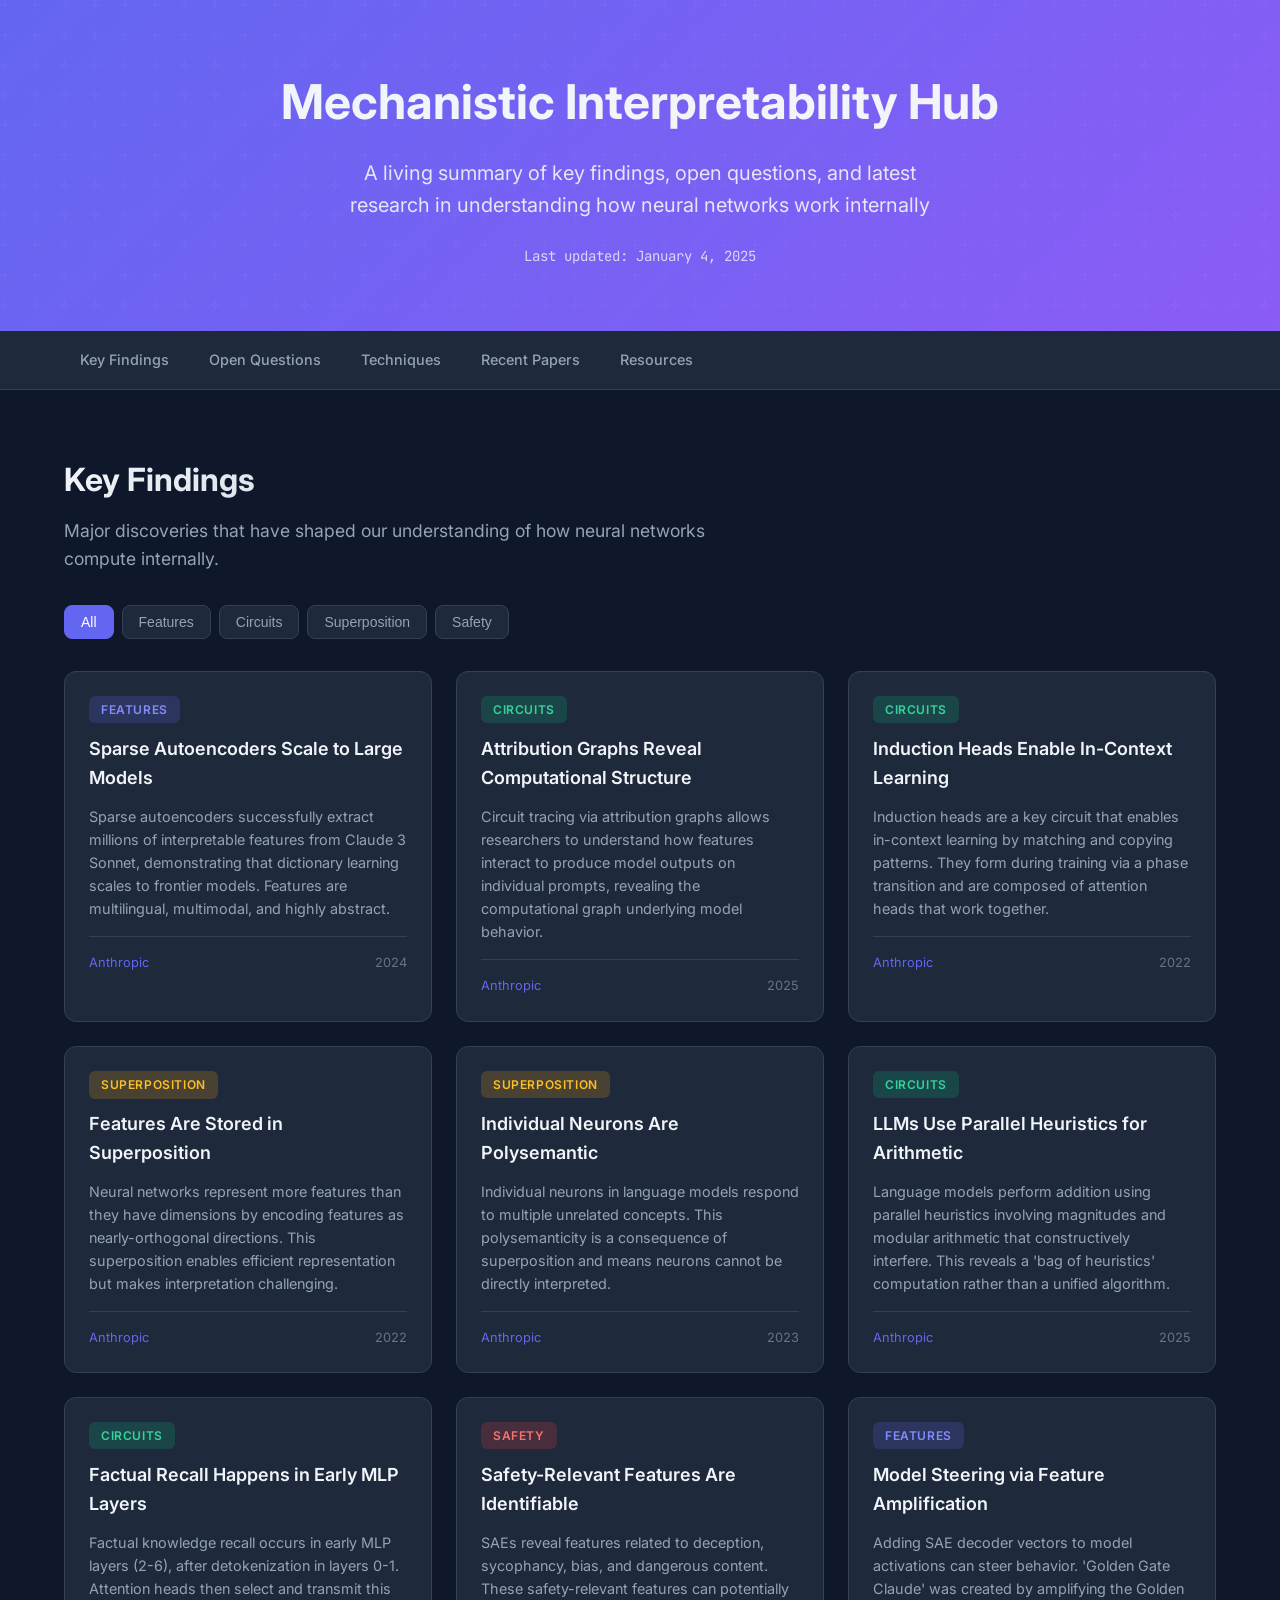
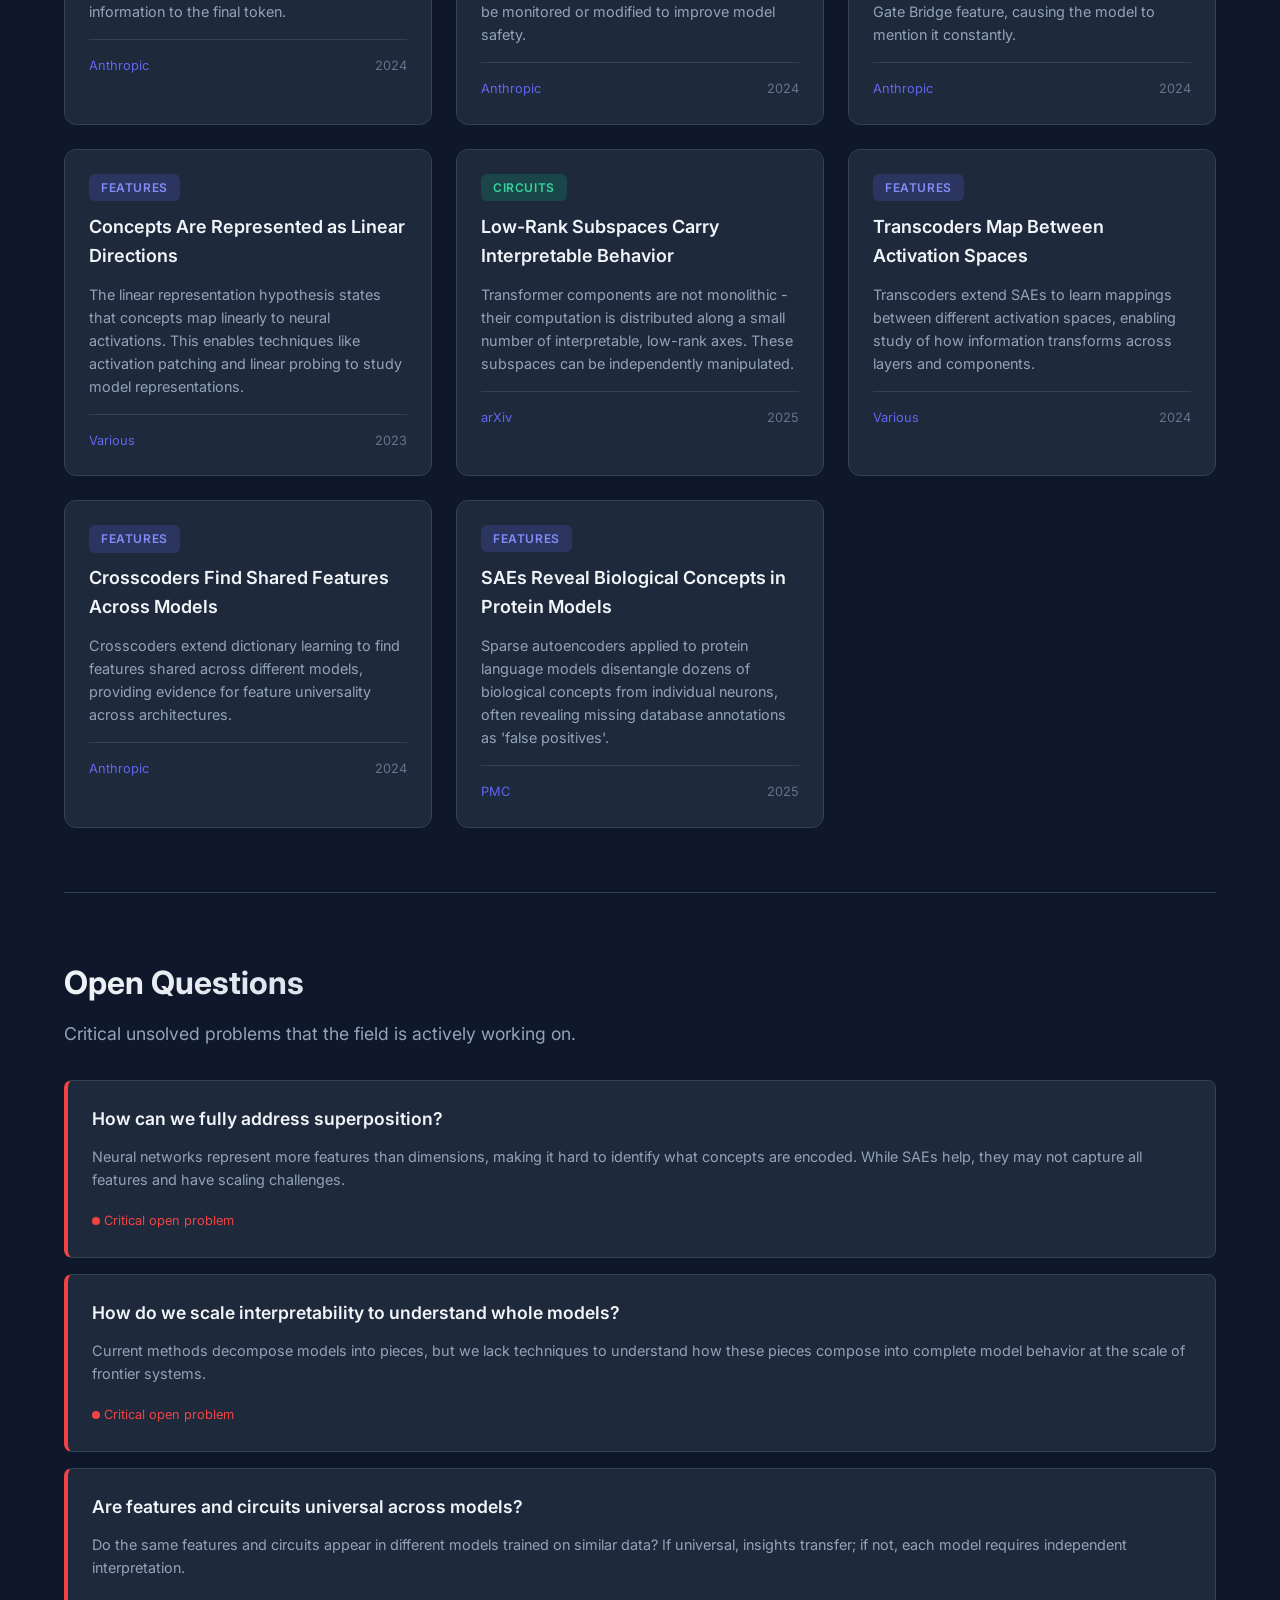
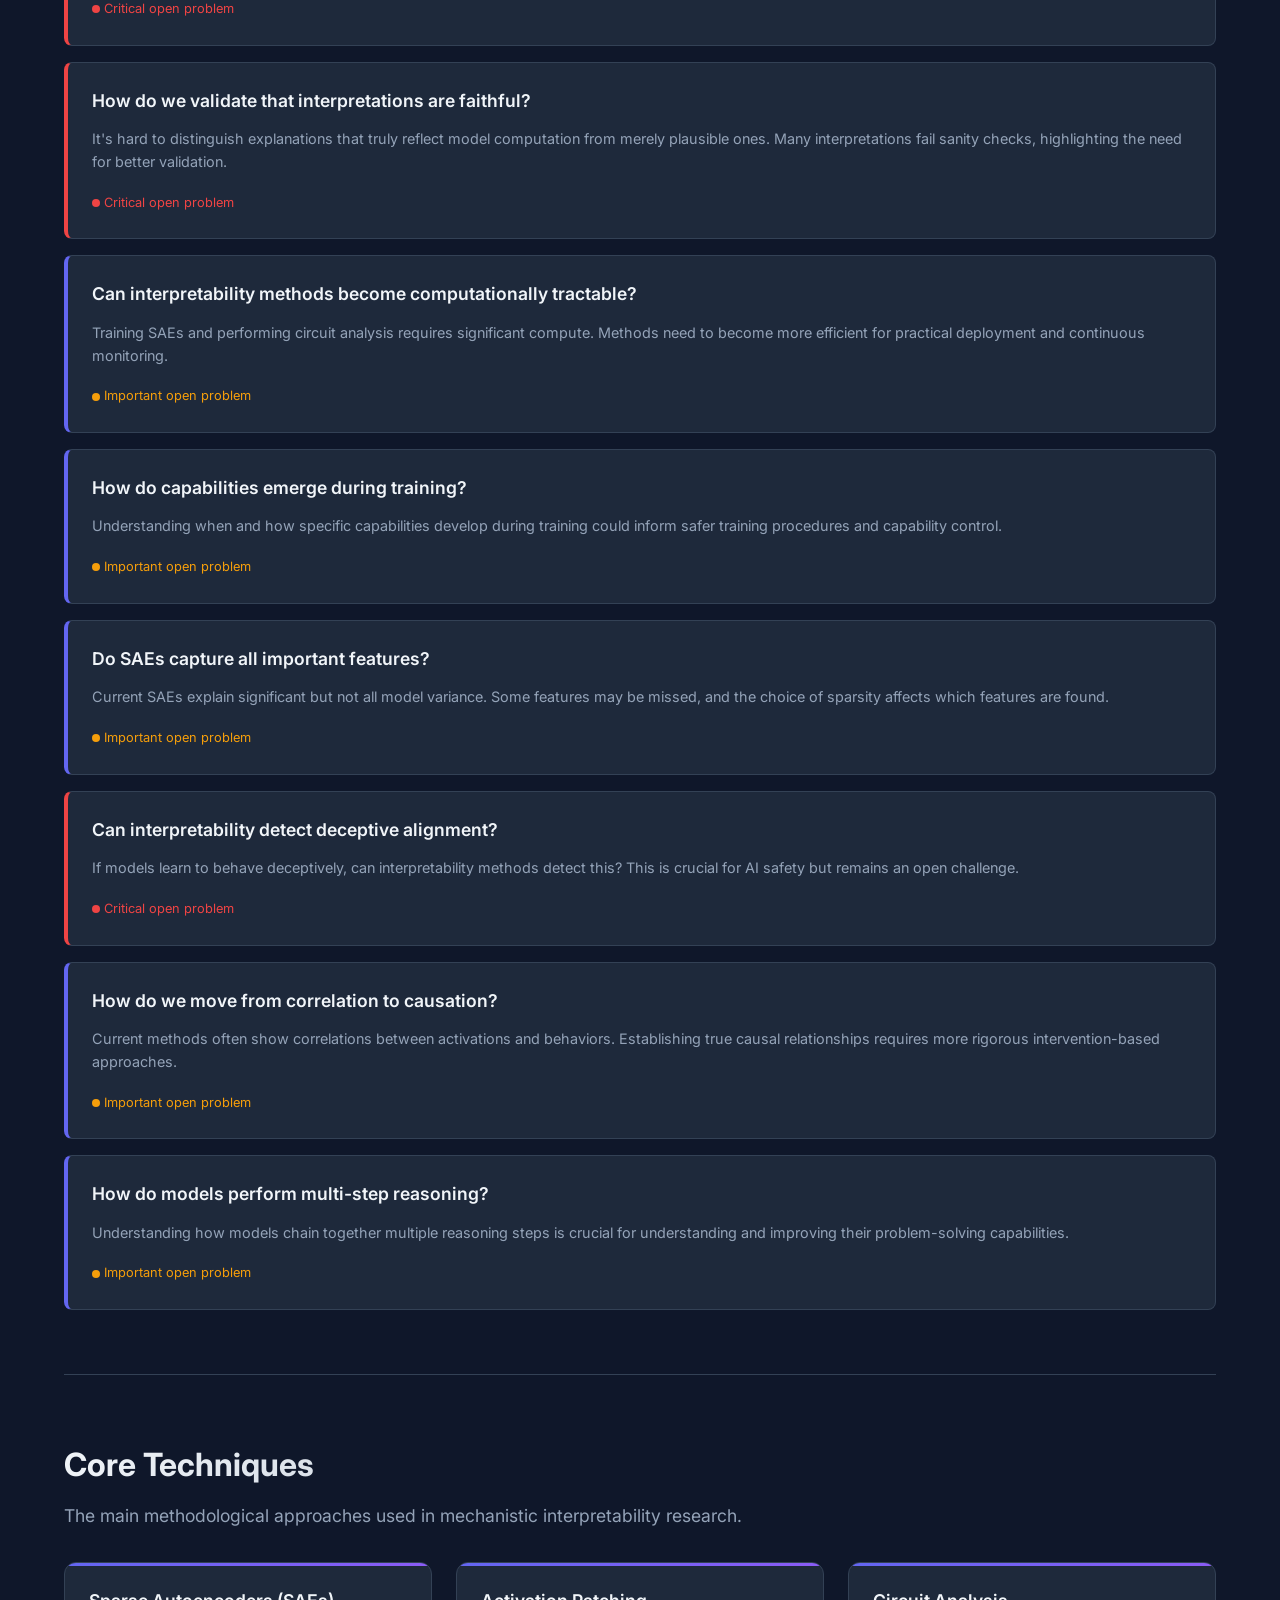
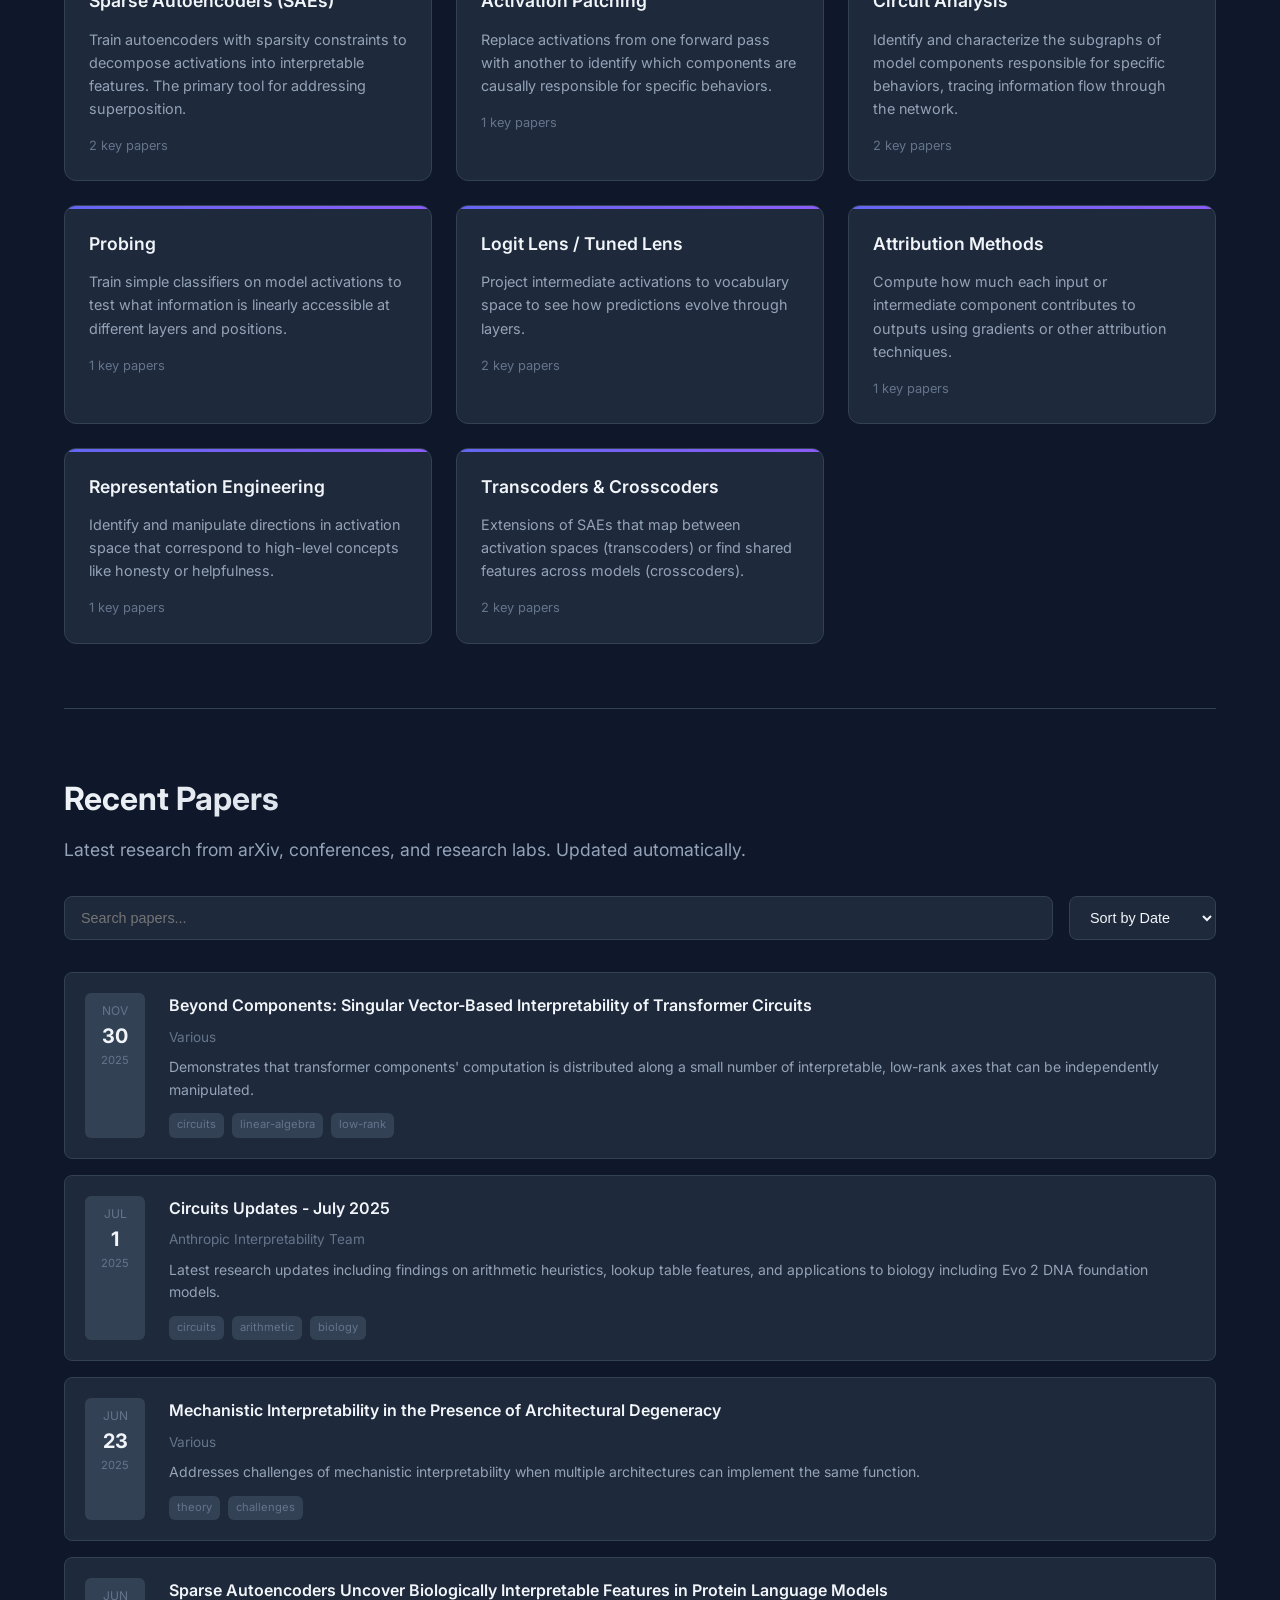
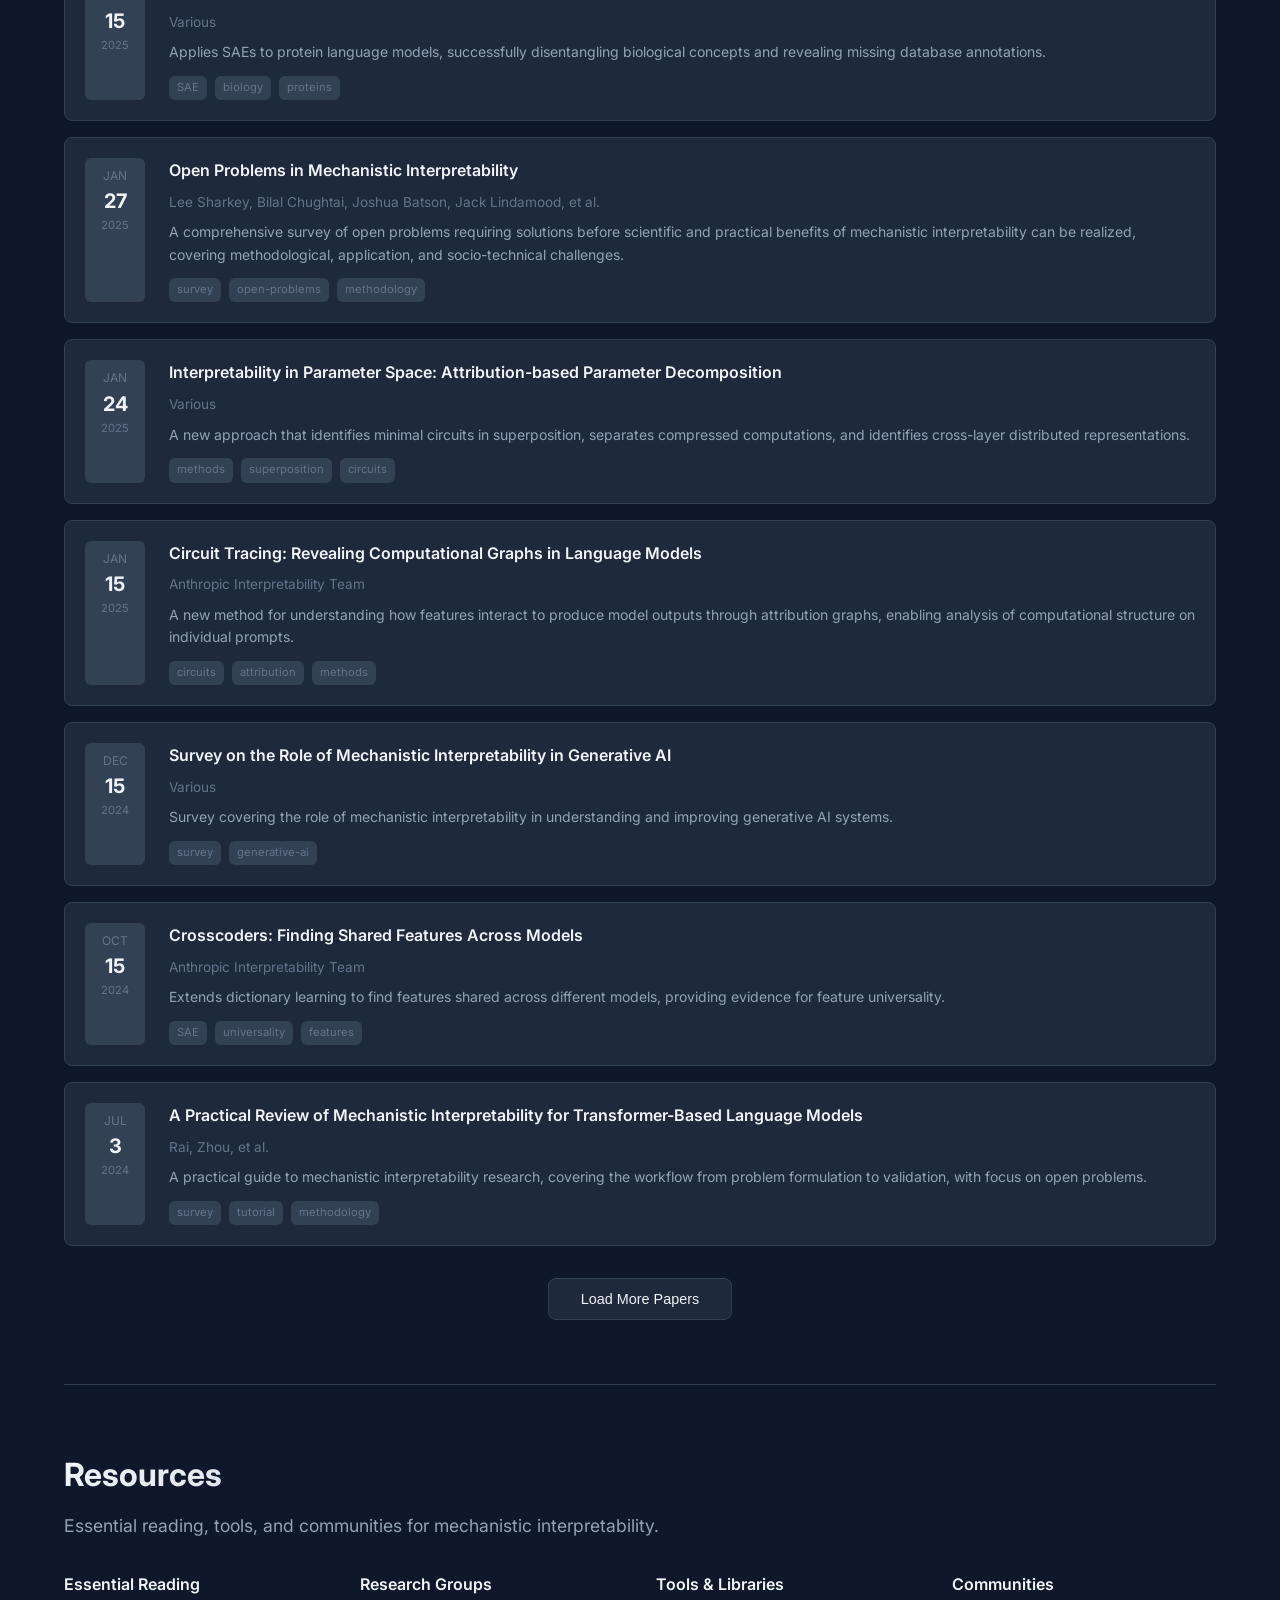
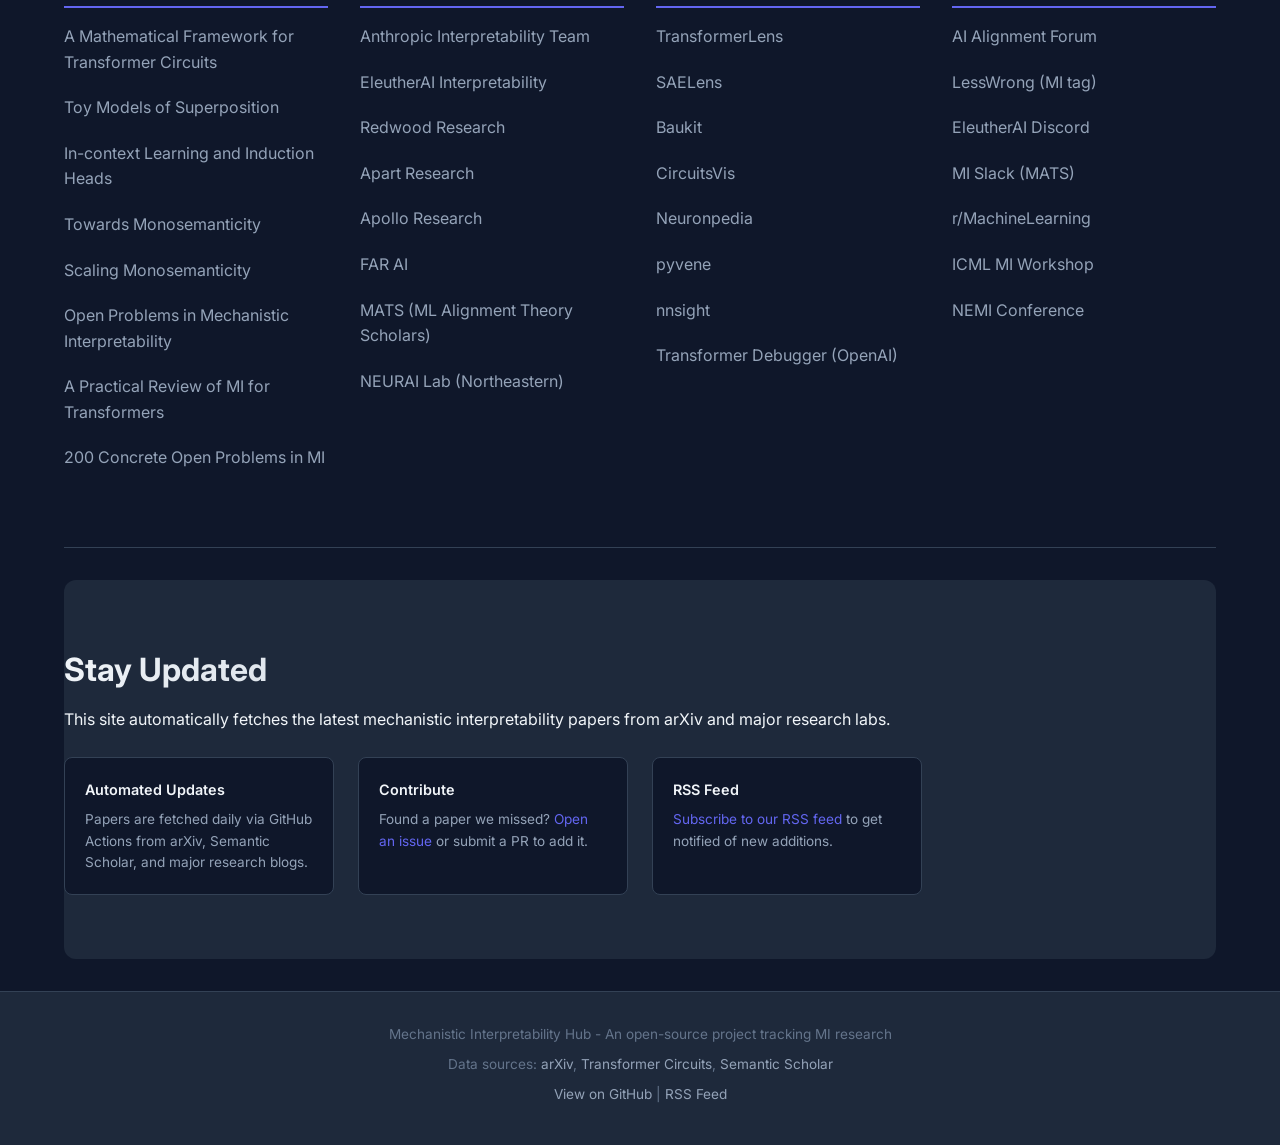
==== index.html @ 221bdd4a "Add mechanistic interpretability research summary website Features: - Key findings organized by cate" ====
<!DOCTYPE html>
<html lang="en">
<head>
    <meta charset="UTF-8">
    <meta name="viewport" content="width=device-width, initial-scale=1.0">
    <title>Mechanistic Interpretability Hub</title>
    <meta name="description" content="A continuously updated summary of the most important mechanistic interpretability findings, open questions, and latest research.">
    <link rel="stylesheet" href="styles.css">
    <link rel="preconnect" href="https://fonts.googleapis.com">
    <link rel="preconnect" href="https://fonts.gstatic.com" crossorigin>
    <link href="https://fonts.googleapis.com/css2?family=Inter:wght@400;500;600;700&family=JetBrains+Mono:wght@400;500&display=swap" rel="stylesheet">
</head>
<body>
    <header class="hero">
        <div class="container">
            <h1>Mechanistic Interpretability Hub</h1>
            <p class="subtitle">A living summary of key findings, open questions, and latest research in understanding how neural networks work internally</p>
            <div class="last-updated">
                <span id="last-updated">Last updated: Loading...</span>
            </div>
        </div>
    </header>

    <nav class="sticky-nav">
        <div class="container">
            <ul>
                <li><a href="#key-findings">Key Findings</a></li>
                <li><a href="#open-questions">Open Questions</a></li>
                <li><a href="#techniques">Techniques</a></li>
                <li><a href="#recent-papers">Recent Papers</a></li>
                <li><a href="#resources">Resources</a></li>
            </ul>
        </div>
    </nav>

    <main class="container">
        <!-- Key Findings Section -->
        <section id="key-findings" class="section">
            <h2>Key Findings</h2>
            <p class="section-intro">Major discoveries that have shaped our understanding of how neural networks compute internally.</p>

            <div class="filter-controls">
                <button class="filter-btn active" data-filter="all">All</button>
                <button class="filter-btn" data-filter="features">Features</button>
                <button class="filter-btn" data-filter="circuits">Circuits</button>
                <button class="filter-btn" data-filter="superposition">Superposition</button>
                <button class="filter-btn" data-filter="safety">Safety</button>
            </div>

            <div id="findings-grid" class="findings-grid">
                <!-- Populated by JavaScript -->
            </div>
        </section>

        <!-- Open Questions Section -->
        <section id="open-questions" class="section">
            <h2>Open Questions</h2>
            <p class="section-intro">Critical unsolved problems that the field is actively working on.</p>

            <div id="questions-list" class="questions-list">
                <!-- Populated by JavaScript -->
            </div>
        </section>

        <!-- Techniques Section -->
        <section id="techniques" class="section">
            <h2>Core Techniques</h2>
            <p class="section-intro">The main methodological approaches used in mechanistic interpretability research.</p>

            <div id="techniques-grid" class="techniques-grid">
                <!-- Populated by JavaScript -->
            </div>
        </section>

        <!-- Recent Papers Section -->
        <section id="recent-papers" class="section">
            <h2>Recent Papers</h2>
            <p class="section-intro">Latest research from arXiv, conferences, and research labs. Updated automatically.</p>

            <div class="papers-controls">
                <input type="text" id="paper-search" placeholder="Search papers..." class="search-input">
                <select id="paper-sort" class="sort-select">
                    <option value="date">Sort by Date</option>
                    <option value="citations">Sort by Impact</option>
                </select>
            </div>

            <div id="papers-list" class="papers-list">
                <!-- Populated by JavaScript -->
            </div>

            <div class="load-more-container">
                <button id="load-more-papers" class="load-more-btn">Load More Papers</button>
            </div>
        </section>

        <!-- Resources Section -->
        <section id="resources" class="section">
            <h2>Resources</h2>
            <p class="section-intro">Essential reading, tools, and communities for mechanistic interpretability.</p>

            <div class="resources-grid">
                <div class="resource-category">
                    <h3>Essential Reading</h3>
                    <ul id="essential-reading">
                        <!-- Populated by JavaScript -->
                    </ul>
                </div>
                <div class="resource-category">
                    <h3>Research Groups</h3>
                    <ul id="research-groups">
                        <!-- Populated by JavaScript -->
                    </ul>
                </div>
                <div class="resource-category">
                    <h3>Tools & Libraries</h3>
                    <ul id="tools-libraries">
                        <!-- Populated by JavaScript -->
                    </ul>
                </div>
                <div class="resource-category">
                    <h3>Communities</h3>
                    <ul id="communities">
                        <!-- Populated by JavaScript -->
                    </ul>
                </div>
            </div>
        </section>

        <!-- Newsletter/Updates Section -->
        <section id="updates" class="section updates-section">
            <h2>Stay Updated</h2>
            <p>This site automatically fetches the latest mechanistic interpretability papers from arXiv and major research labs.</p>
            <div class="update-info">
                <div class="update-card">
                    <h4>Automated Updates</h4>
                    <p>Papers are fetched daily via GitHub Actions from arXiv, Semantic Scholar, and major research blogs.</p>
                </div>
                <div class="update-card">
                    <h4>Contribute</h4>
                    <p>Found a paper we missed? <a href="https://github.com/izkula/cc/issues" target="_blank">Open an issue</a> or submit a PR to add it.</p>
                </div>
                <div class="update-card">
                    <h4>RSS Feed</h4>
                    <p><a href="feed.xml">Subscribe to our RSS feed</a> to get notified of new additions.</p>
                </div>
            </div>
        </section>
    </main>

    <footer>
        <div class="container">
            <p>Mechanistic Interpretability Hub - An open-source project tracking MI research</p>
            <p>Data sources: <a href="https://arxiv.org" target="_blank">arXiv</a>, <a href="https://transformer-circuits.pub" target="_blank">Transformer Circuits</a>, <a href="https://www.semanticscholar.org" target="_blank">Semantic Scholar</a></p>
            <p><a href="https://github.com/izkula/cc" target="_blank">View on GitHub</a> | <a href="feed.xml">RSS Feed</a></p>
        </div>
    </footer>

    <script src="js/main.js"></script>
</body>
</html>
---- styles.css ----
/* CSS Variables */
:root {
    --primary-color: #6366f1;
    --primary-dark: #4f46e5;
    --secondary-color: #10b981;
    --background: #0f172a;
    --surface: #1e293b;
    --surface-light: #334155;
    --text-primary: #f1f5f9;
    --text-secondary: #94a3b8;
    --text-muted: #64748b;
    --border-color: #334155;
    --success: #10b981;
    --warning: #f59e0b;
    --error: #ef4444;
    --gradient-start: #6366f1;
    --gradient-end: #8b5cf6;
    --font-sans: 'Inter', -apple-system, BlinkMacSystemFont, 'Segoe UI', sans-serif;
    --font-mono: 'JetBrains Mono', 'Fira Code', monospace;
    --shadow-sm: 0 1px 2px 0 rgb(0 0 0 / 0.05);
    --shadow-md: 0 4px 6px -1px rgb(0 0 0 / 0.1);
    --shadow-lg: 0 10px 15px -3px rgb(0 0 0 / 0.1);
    --radius-sm: 0.375rem;
    --radius-md: 0.5rem;
    --radius-lg: 0.75rem;
}

/* Reset & Base */
*, *::before, *::after {
    box-sizing: border-box;
    margin: 0;
    padding: 0;
}

html {
    scroll-behavior: smooth;
    scroll-padding-top: 80px;
}

body {
    font-family: var(--font-sans);
    background-color: var(--background);
    color: var(--text-primary);
    line-height: 1.6;
    font-size: 16px;
}

a {
    color: var(--primary-color);
    text-decoration: none;
    transition: color 0.2s ease;
}

a:hover {
    color: var(--gradient-end);
    text-decoration: underline;
}

.container {
    max-width: 1200px;
    margin: 0 auto;
    padding: 0 1.5rem;
}

/* Hero Section */
.hero {
    background: linear-gradient(135deg, var(--gradient-start) 0%, var(--gradient-end) 100%);
    padding: 4rem 0;
    text-align: center;
    position: relative;
    overflow: hidden;
}

.hero::before {
    content: '';
    position: absolute;
    top: 0;
    left: 0;
    right: 0;
    bottom: 0;
    background: url("data:image/svg+xml,%3Csvg width='60' height='60' viewBox='0 0 60 60' xmlns='http://www.w3.org/2000/svg'%3E%3Cg fill='none' fill-rule='evenodd'%3E%3Cg fill='%23ffffff' fill-opacity='0.05'%3E%3Cpath d='M36 34v-4h-2v4h-4v2h4v4h2v-4h4v-2h-4zm0-30V0h-2v4h-4v2h4v4h2V6h4V4h-4zM6 34v-4H4v4H0v2h4v4h2v-4h4v-2H6zM6 4V0H4v4H0v2h4v4h2V6h4V4H6z'/%3E%3C/g%3E%3C/g%3E%3C/svg%3E");
    opacity: 0.5;
}

.hero h1 {
    font-size: 3rem;
    font-weight: 700;
    margin-bottom: 1rem;
    position: relative;
}

.hero .subtitle {
    font-size: 1.25rem;
    opacity: 0.9;
    max-width: 600px;
    margin: 0 auto 1.5rem;
    position: relative;
}

.last-updated {
    font-size: 0.875rem;
    opacity: 0.8;
    font-family: var(--font-mono);
    position: relative;
}

/* Sticky Navigation */
.sticky-nav {
    background: var(--surface);
    border-bottom: 1px solid var(--border-color);
    position: sticky;
    top: 0;
    z-index: 100;
    backdrop-filter: blur(10px);
}

.sticky-nav ul {
    display: flex;
    list-style: none;
    gap: 0.5rem;
    padding: 1rem 0;
    overflow-x: auto;
    -webkit-overflow-scrolling: touch;
}

.sticky-nav a {
    color: var(--text-secondary);
    padding: 0.5rem 1rem;
    border-radius: var(--radius-md);
    font-weight: 500;
    font-size: 0.9rem;
    white-space: nowrap;
    transition: all 0.2s ease;
}

.sticky-nav a:hover,
.sticky-nav a.active {
    color: var(--text-primary);
    background: var(--surface-light);
    text-decoration: none;
}

/* Sections */
.section {
    padding: 4rem 0;
    border-bottom: 1px solid var(--border-color);
}

.section h2 {
    font-size: 2rem;
    font-weight: 700;
    margin-bottom: 0.75rem;
    background: linear-gradient(135deg, var(--text-primary) 0%, var(--text-secondary) 100%);
    -webkit-background-clip: text;
    -webkit-text-fill-color: transparent;
    background-clip: text;
}

.section-intro {
    color: var(--text-secondary);
    font-size: 1.1rem;
    margin-bottom: 2rem;
    max-width: 700px;
}

/* Filter Controls */
.filter-controls {
    display: flex;
    flex-wrap: wrap;
    gap: 0.5rem;
    margin-bottom: 2rem;
}

.filter-btn {
    padding: 0.5rem 1rem;
    border: 1px solid var(--border-color);
    background: var(--surface);
    color: var(--text-secondary);
    border-radius: var(--radius-md);
    cursor: pointer;
    font-size: 0.875rem;
    font-weight: 500;
    transition: all 0.2s ease;
}

.filter-btn:hover {
    border-color: var(--primary-color);
    color: var(--primary-color);
}

.filter-btn.active {
    background: var(--primary-color);
    border-color: var(--primary-color);
    color: white;
}

/* Findings Grid */
.findings-grid {
    display: grid;
    grid-template-columns: repeat(auto-fill, minmax(350px, 1fr));
    gap: 1.5rem;
}

.finding-card {
    background: var(--surface);
    border: 1px solid var(--border-color);
    border-radius: var(--radius-lg);
    padding: 1.5rem;
    transition: all 0.2s ease;
}

.finding-card:hover {
    border-color: var(--primary-color);
    transform: translateY(-2px);
    box-shadow: var(--shadow-lg);
}

.finding-card .category {
    display: inline-block;
    font-size: 0.75rem;
    font-weight: 600;
    text-transform: uppercase;
    letter-spacing: 0.05em;
    padding: 0.25rem 0.75rem;
    border-radius: var(--radius-sm);
    margin-bottom: 0.75rem;
}

.finding-card .category.features { background: rgba(99, 102, 241, 0.2); color: #818cf8; }
.finding-card .category.circuits { background: rgba(16, 185, 129, 0.2); color: #34d399; }
.finding-card .category.superposition { background: rgba(245, 158, 11, 0.2); color: #fbbf24; }
.finding-card .category.safety { background: rgba(239, 68, 68, 0.2); color: #f87171; }

.finding-card h3 {
    font-size: 1.125rem;
    font-weight: 600;
    margin-bottom: 0.75rem;
    color: var(--text-primary);
}

.finding-card p {
    color: var(--text-secondary);
    font-size: 0.9rem;
    margin-bottom: 1rem;
    line-height: 1.6;
}

.finding-card .meta {
    display: flex;
    justify-content: space-between;
    align-items: center;
    font-size: 0.8rem;
    color: var(--text-muted);
    padding-top: 1rem;
    border-top: 1px solid var(--border-color);
}

.finding-card .source {
    display: flex;
    align-items: center;
    gap: 0.5rem;
}

/* Open Questions */
.questions-list {
    display: flex;
    flex-direction: column;
    gap: 1rem;
}

.question-card {
    background: var(--surface);
    border: 1px solid var(--border-color);
    border-left: 4px solid var(--primary-color);
    border-radius: var(--radius-md);
    padding: 1.5rem;
}

.question-card h3 {
    font-size: 1.1rem;
    font-weight: 600;
    margin-bottom: 0.75rem;
    color: var(--text-primary);
}

.question-card p {
    color: var(--text-secondary);
    font-size: 0.9rem;
    margin-bottom: 1rem;
}

.question-card .importance {
    display: inline-flex;
    align-items: center;
    gap: 0.25rem;
    font-size: 0.8rem;
    color: var(--warning);
}

.question-card .importance::before {
    content: '';
    display: inline-block;
    width: 8px;
    height: 8px;
    background: var(--warning);
    border-radius: 50%;
}

.question-card.critical .importance { color: var(--error); }
.question-card.critical .importance::before { background: var(--error); }
.question-card.critical { border-left-color: var(--error); }

/* Techniques Grid */
.techniques-grid {
    display: grid;
    grid-template-columns: repeat(auto-fill, minmax(300px, 1fr));
    gap: 1.5rem;
}

.technique-card {
    background: var(--surface);
    border: 1px solid var(--border-color);
    border-radius: var(--radius-lg);
    padding: 1.5rem;
    position: relative;
    overflow: hidden;
}

.technique-card::before {
    content: '';
    position: absolute;
    top: 0;
    left: 0;
    right: 0;
    height: 3px;
    background: linear-gradient(90deg, var(--gradient-start), var(--gradient-end));
}

.technique-card h3 {
    font-size: 1.1rem;
    font-weight: 600;
    margin-bottom: 0.75rem;
    color: var(--text-primary);
}

.technique-card p {
    color: var(--text-secondary);
    font-size: 0.9rem;
    margin-bottom: 1rem;
}

.technique-card .papers-count {
    font-size: 0.8rem;
    color: var(--text-muted);
}

/* Papers Section */
.papers-controls {
    display: flex;
    gap: 1rem;
    margin-bottom: 2rem;
    flex-wrap: wrap;
}

.search-input {
    flex: 1;
    min-width: 250px;
    padding: 0.75rem 1rem;
    background: var(--surface);
    border: 1px solid var(--border-color);
    border-radius: var(--radius-md);
    color: var(--text-primary);
    font-size: 0.9rem;
}

.search-input:focus {
    outline: none;
    border-color: var(--primary-color);
}

.sort-select {
    padding: 0.75rem 1rem;
    background: var(--surface);
    border: 1px solid var(--border-color);
    border-radius: var(--radius-md);
    color: var(--text-primary);
    font-size: 0.9rem;
    cursor: pointer;
}

.papers-list {
    display: flex;
    flex-direction: column;
    gap: 1rem;
}

.paper-card {
    background: var(--surface);
    border: 1px solid var(--border-color);
    border-radius: var(--radius-md);
    padding: 1.25rem;
    display: flex;
    gap: 1.5rem;
    transition: all 0.2s ease;
}

.paper-card:hover {
    border-color: var(--primary-color);
}

.paper-date {
    flex-shrink: 0;
    text-align: center;
    padding: 0.5rem;
    background: var(--surface-light);
    border-radius: var(--radius-sm);
    min-width: 60px;
}

.paper-date .month {
    font-size: 0.75rem;
    text-transform: uppercase;
    color: var(--text-muted);
}

.paper-date .day {
    font-size: 1.25rem;
    font-weight: 700;
    color: var(--text-primary);
}

.paper-date .year {
    font-size: 0.7rem;
    color: var(--text-muted);
}

.paper-content {
    flex: 1;
}

.paper-content h3 {
    font-size: 1rem;
    font-weight: 600;
    margin-bottom: 0.5rem;
    color: var(--text-primary);
}

.paper-content h3 a {
    color: inherit;
}

.paper-content h3 a:hover {
    color: var(--primary-color);
}

.paper-authors {
    font-size: 0.85rem;
    color: var(--text-muted);
    margin-bottom: 0.5rem;
}

.paper-abstract {
    font-size: 0.875rem;
    color: var(--text-secondary);
    display: -webkit-box;
    -webkit-line-clamp: 2;
    -webkit-box-orient: vertical;
    overflow: hidden;
}

.paper-tags {
    display: flex;
    gap: 0.5rem;
    margin-top: 0.75rem;
    flex-wrap: wrap;
}

.paper-tag {
    font-size: 0.7rem;
    padding: 0.2rem 0.5rem;
    background: var(--surface-light);
    border-radius: var(--radius-sm);
    color: var(--text-muted);
}

.load-more-container {
    text-align: center;
    margin-top: 2rem;
}

.load-more-btn {
    padding: 0.75rem 2rem;
    background: var(--surface);
    border: 1px solid var(--border-color);
    border-radius: var(--radius-md);
    color: var(--text-primary);
    font-size: 0.9rem;
    cursor: pointer;
    transition: all 0.2s ease;
}

.load-more-btn:hover {
    background: var(--surface-light);
    border-color: var(--primary-color);
}

/* Resources Section */
.resources-grid {
    display: grid;
    grid-template-columns: repeat(auto-fill, minmax(250px, 1fr));
    gap: 2rem;
}

.resource-category h3 {
    font-size: 1rem;
    font-weight: 600;
    margin-bottom: 1rem;
    color: var(--text-primary);
    padding-bottom: 0.5rem;
    border-bottom: 2px solid var(--primary-color);
}

.resource-category ul {
    list-style: none;
}

.resource-category li {
    margin-bottom: 0.75rem;
}

.resource-category a {
    display: block;
    color: var(--text-secondary);
    padding: 0.5rem;
    margin: -0.5rem;
    border-radius: var(--radius-sm);
    transition: all 0.2s ease;
}

.resource-category a:hover {
    background: var(--surface);
    color: var(--text-primary);
    text-decoration: none;
}

/* Updates Section */
.updates-section {
    background: var(--surface);
    border-radius: var(--radius-lg);
    margin: 2rem 0;
    border: none;
}

.update-info {
    display: grid;
    grid-template-columns: repeat(auto-fill, minmax(250px, 1fr));
    gap: 1.5rem;
    margin-top: 1.5rem;
}

.update-card {
    background: var(--background);
    border: 1px solid var(--border-color);
    border-radius: var(--radius-md);
    padding: 1.25rem;
}

.update-card h4 {
    font-size: 0.9rem;
    font-weight: 600;
    margin-bottom: 0.5rem;
    color: var(--text-primary);
}

.update-card p {
    font-size: 0.85rem;
    color: var(--text-secondary);
}

/* Footer */
footer {
    background: var(--surface);
    border-top: 1px solid var(--border-color);
    padding: 2rem 0;
    text-align: center;
}

footer p {
    color: var(--text-muted);
    font-size: 0.85rem;
    margin-bottom: 0.5rem;
}

footer a {
    color: var(--text-secondary);
}

/* Responsive */
@media (max-width: 768px) {
    .hero h1 {
        font-size: 2rem;
    }

    .hero .subtitle {
        font-size: 1rem;
    }

    .findings-grid,
    .techniques-grid {
        grid-template-columns: 1fr;
    }

    .paper-card {
        flex-direction: column;
    }

    .paper-date {
        display: flex;
        gap: 0.5rem;
        align-items: baseline;
    }

    .sticky-nav ul {
        gap: 0;
    }

    .sticky-nav a {
        padding: 0.5rem 0.75rem;
        font-size: 0.8rem;
    }
}

/* Animations */
@keyframes fadeIn {
    from { opacity: 0; transform: translateY(10px); }
    to { opacity: 1; transform: translateY(0); }
}

.finding-card,
.question-card,
.technique-card,
.paper-card {
    animation: fadeIn 0.3s ease forwards;
}

/* Highlight for new items */
.new-badge {
    background: var(--success);
    color: white;
    font-size: 0.65rem;
    font-weight: 600;
    padding: 0.15rem 0.4rem;
    border-radius: var(--radius-sm);
    text-transform: uppercase;
    margin-left: 0.5rem;
}
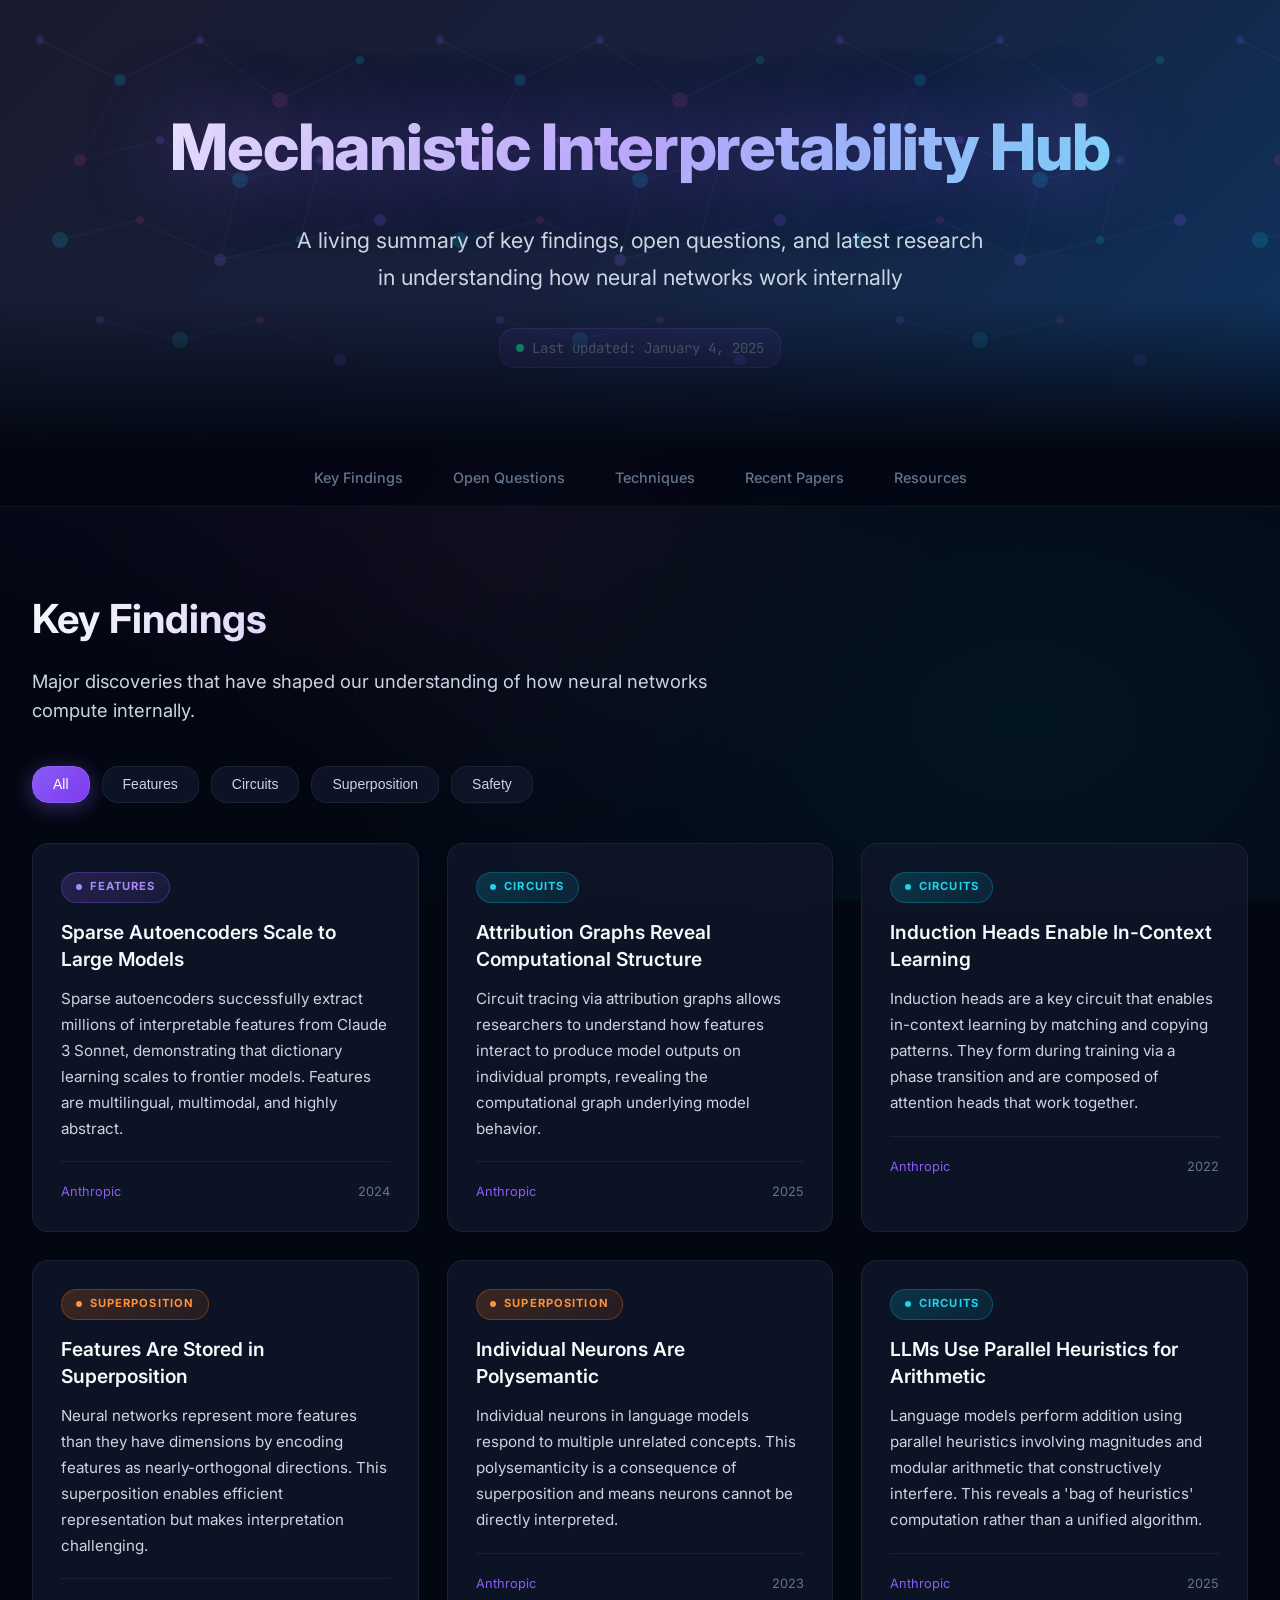
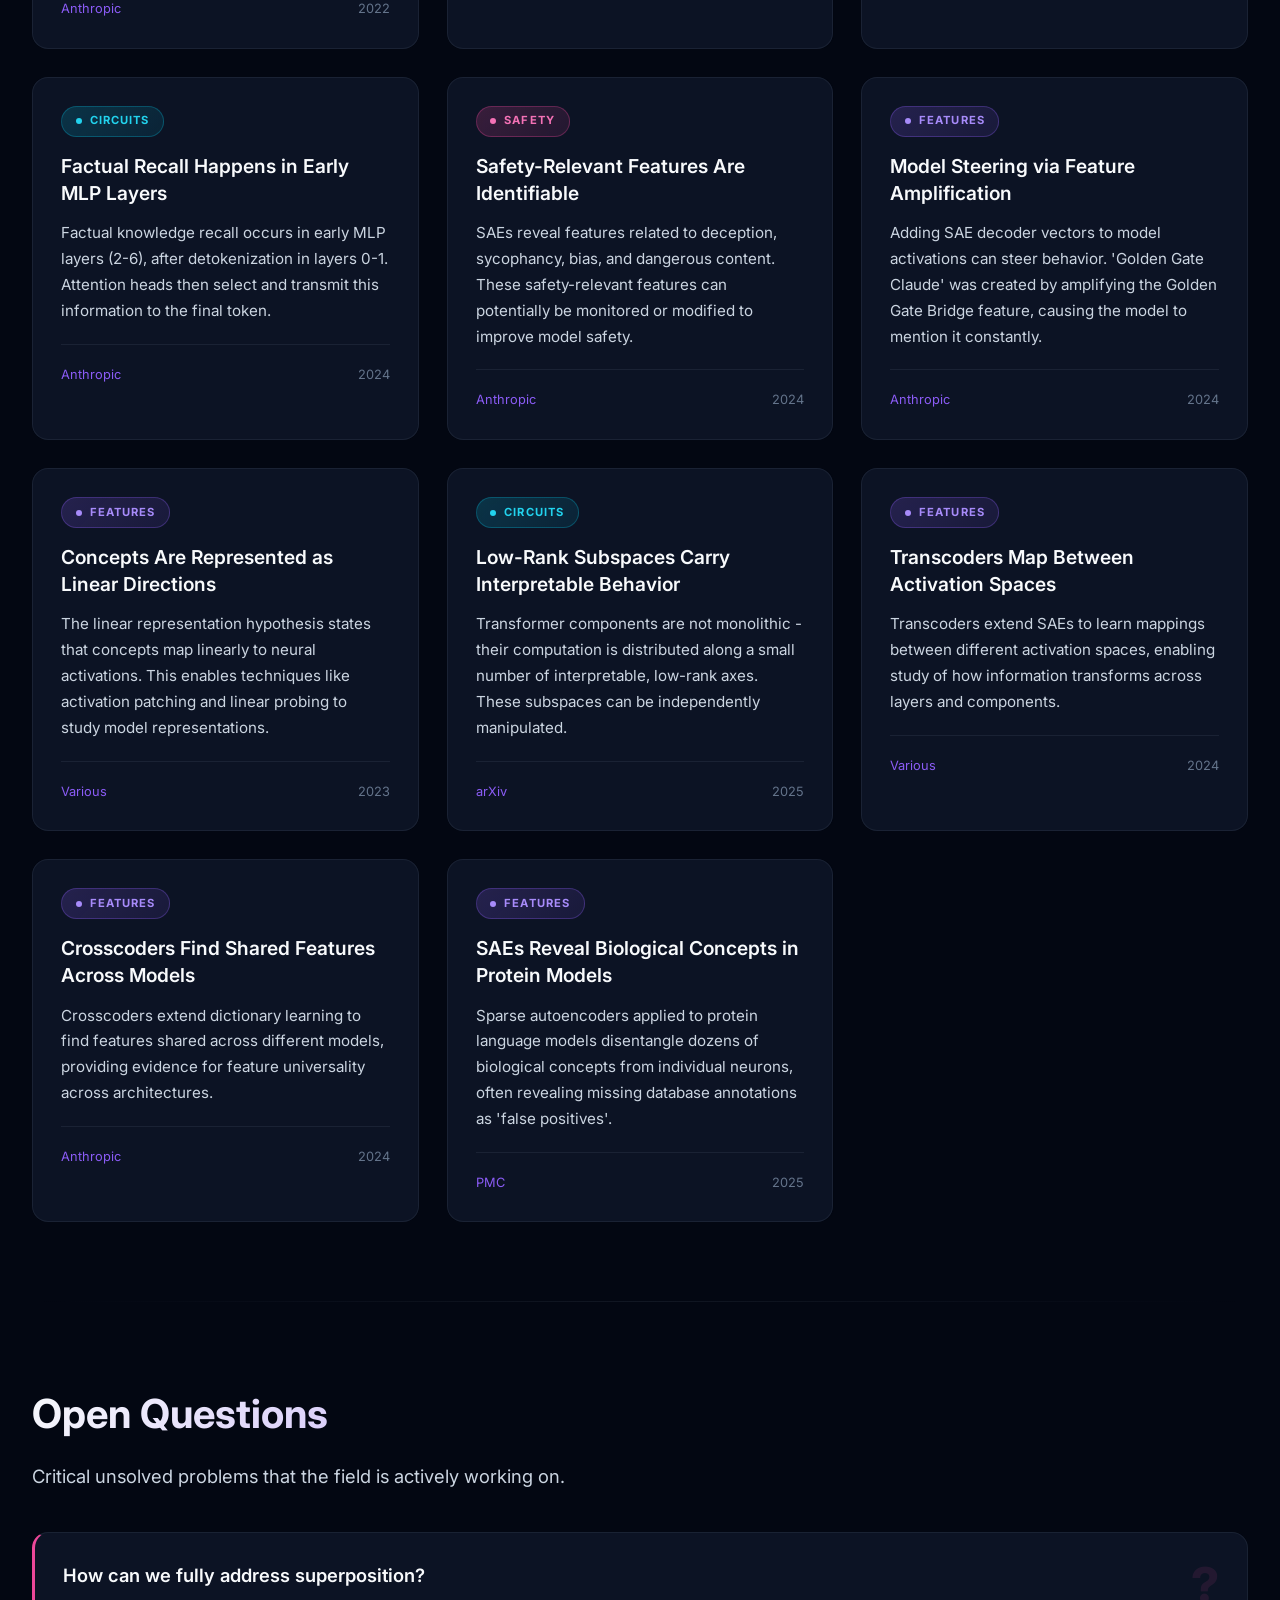
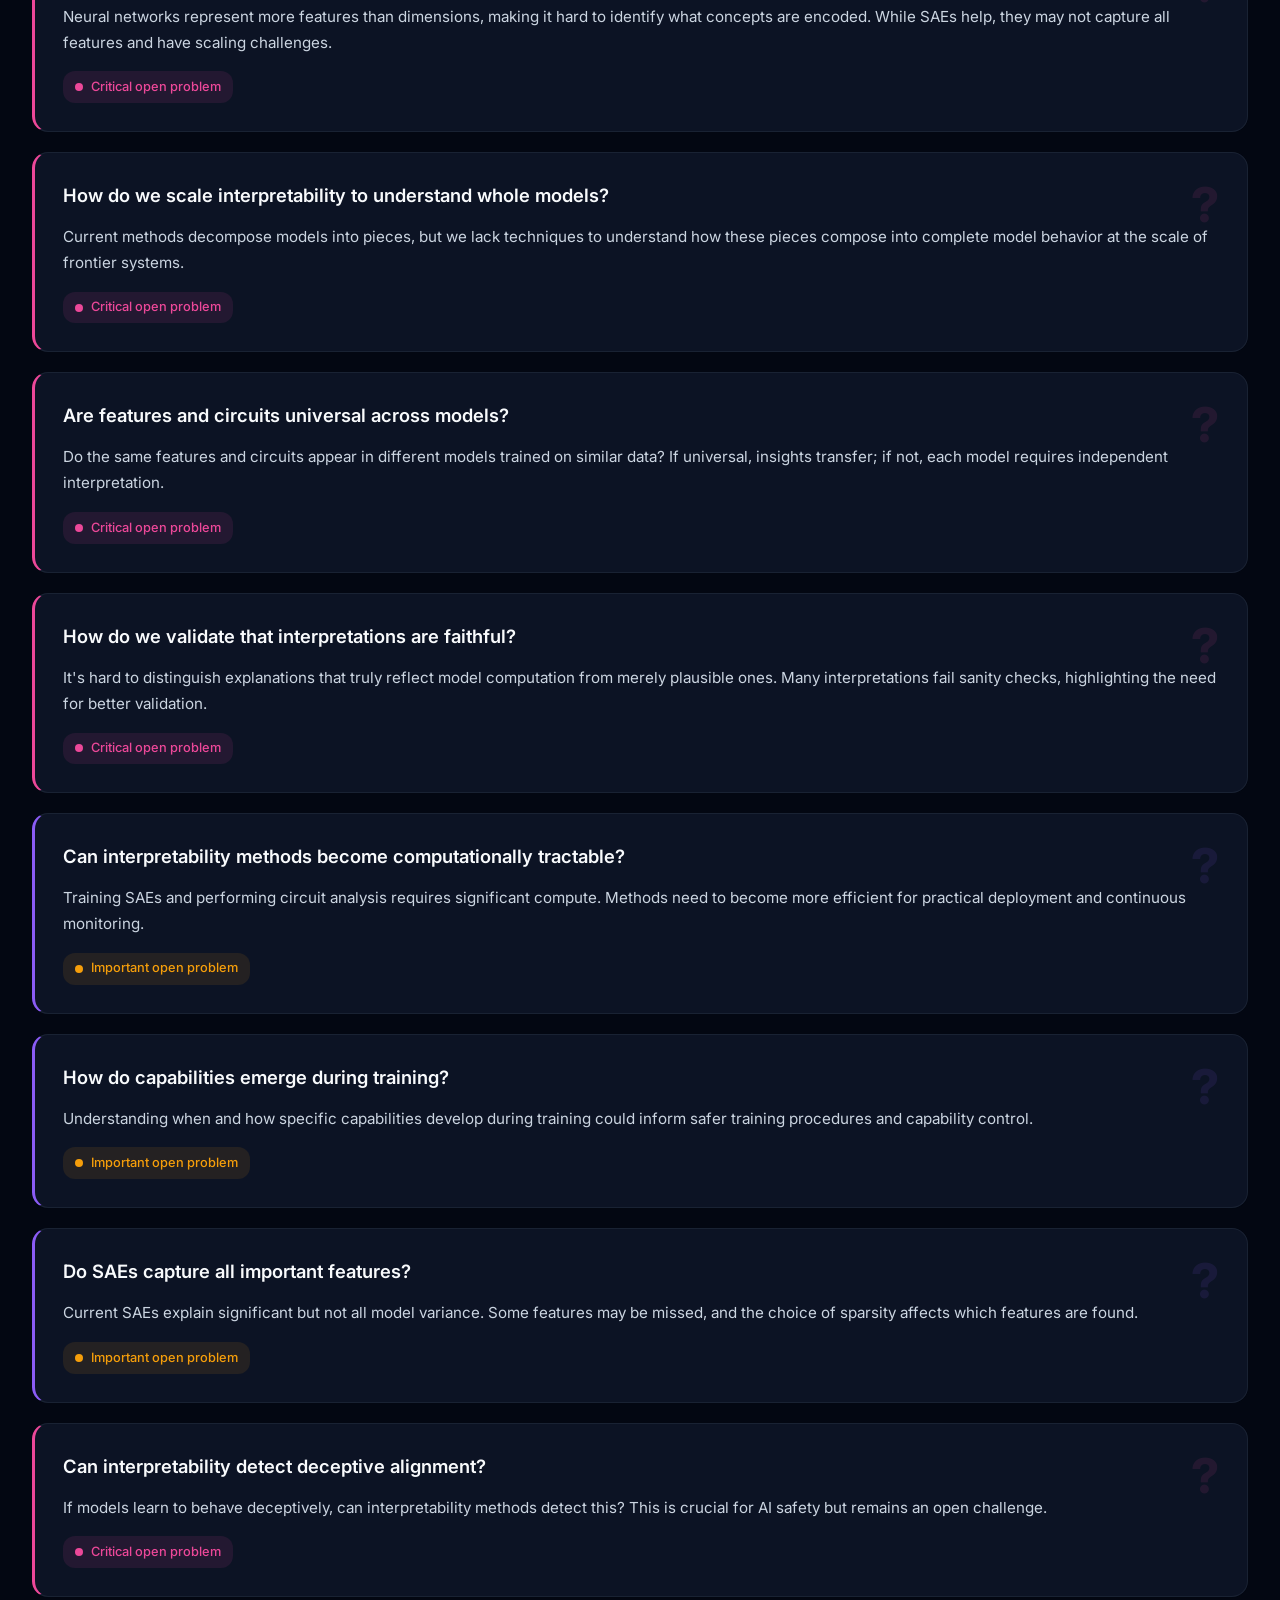
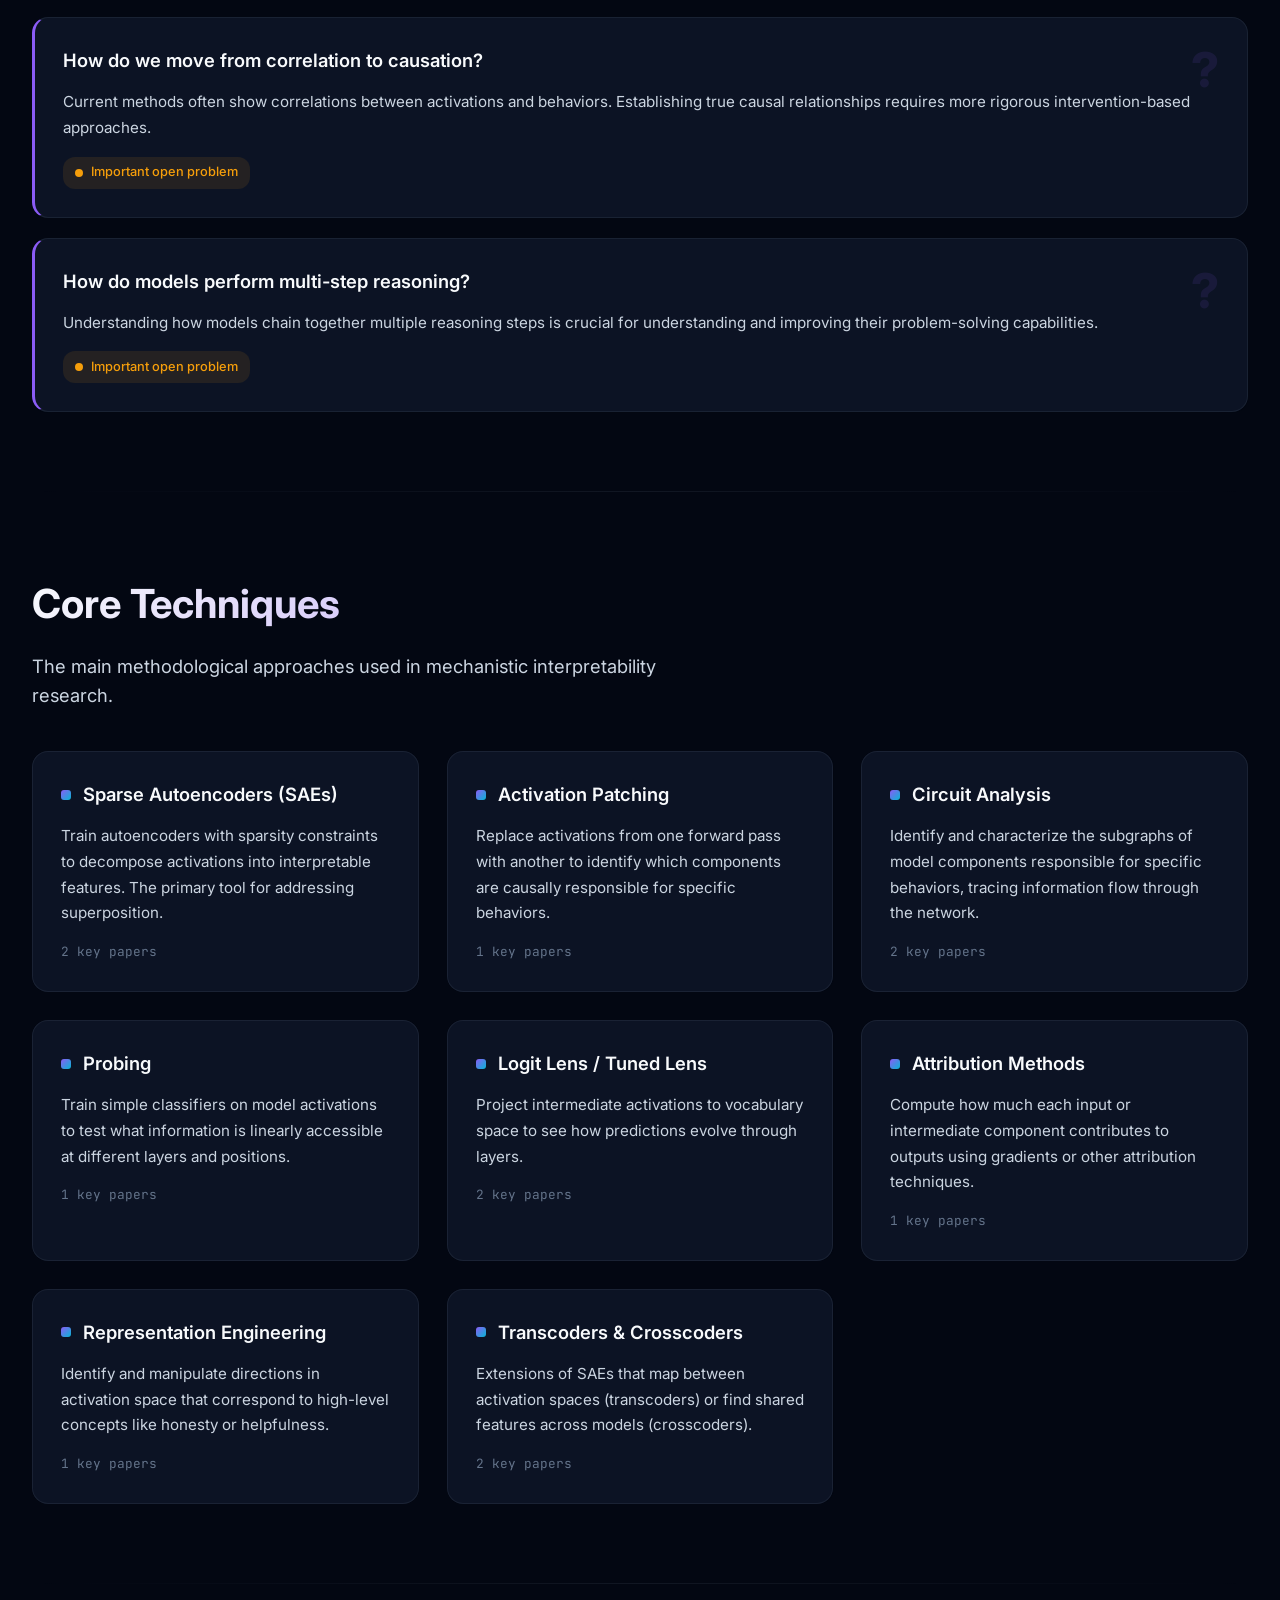
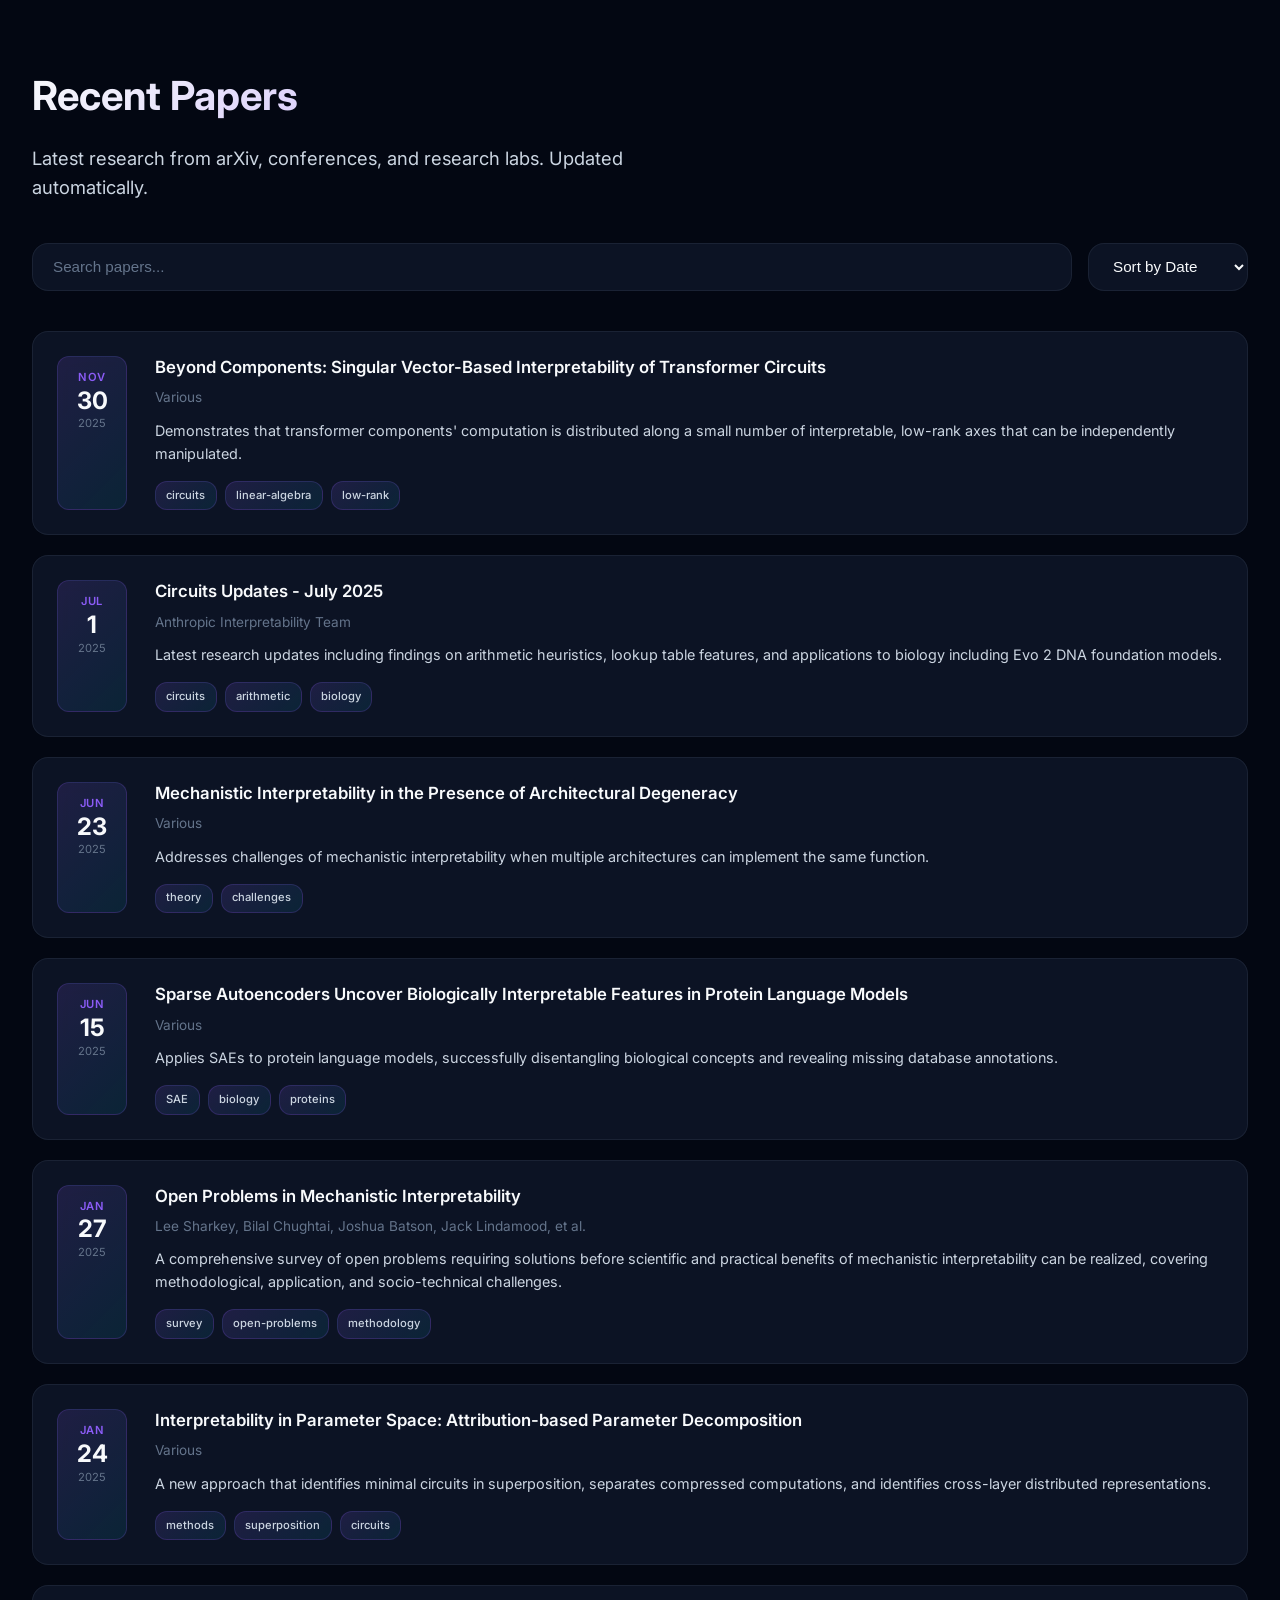
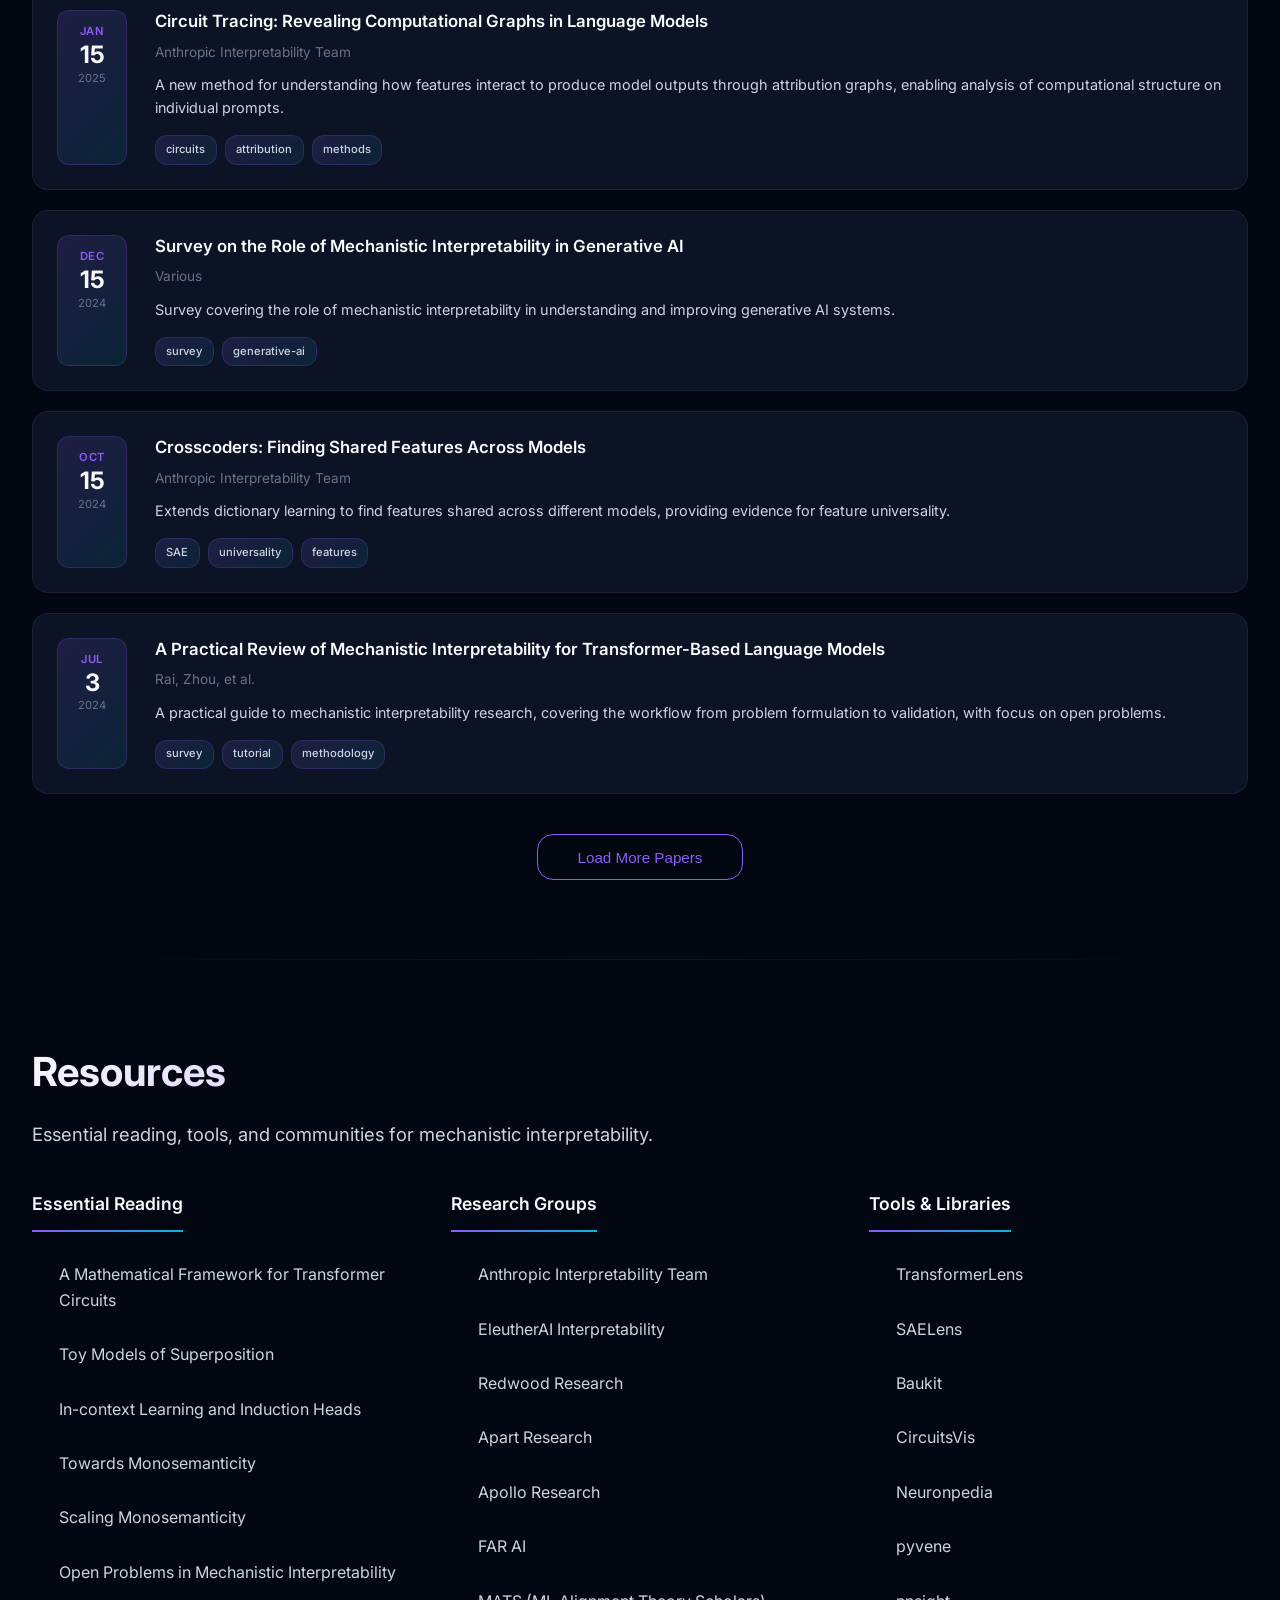
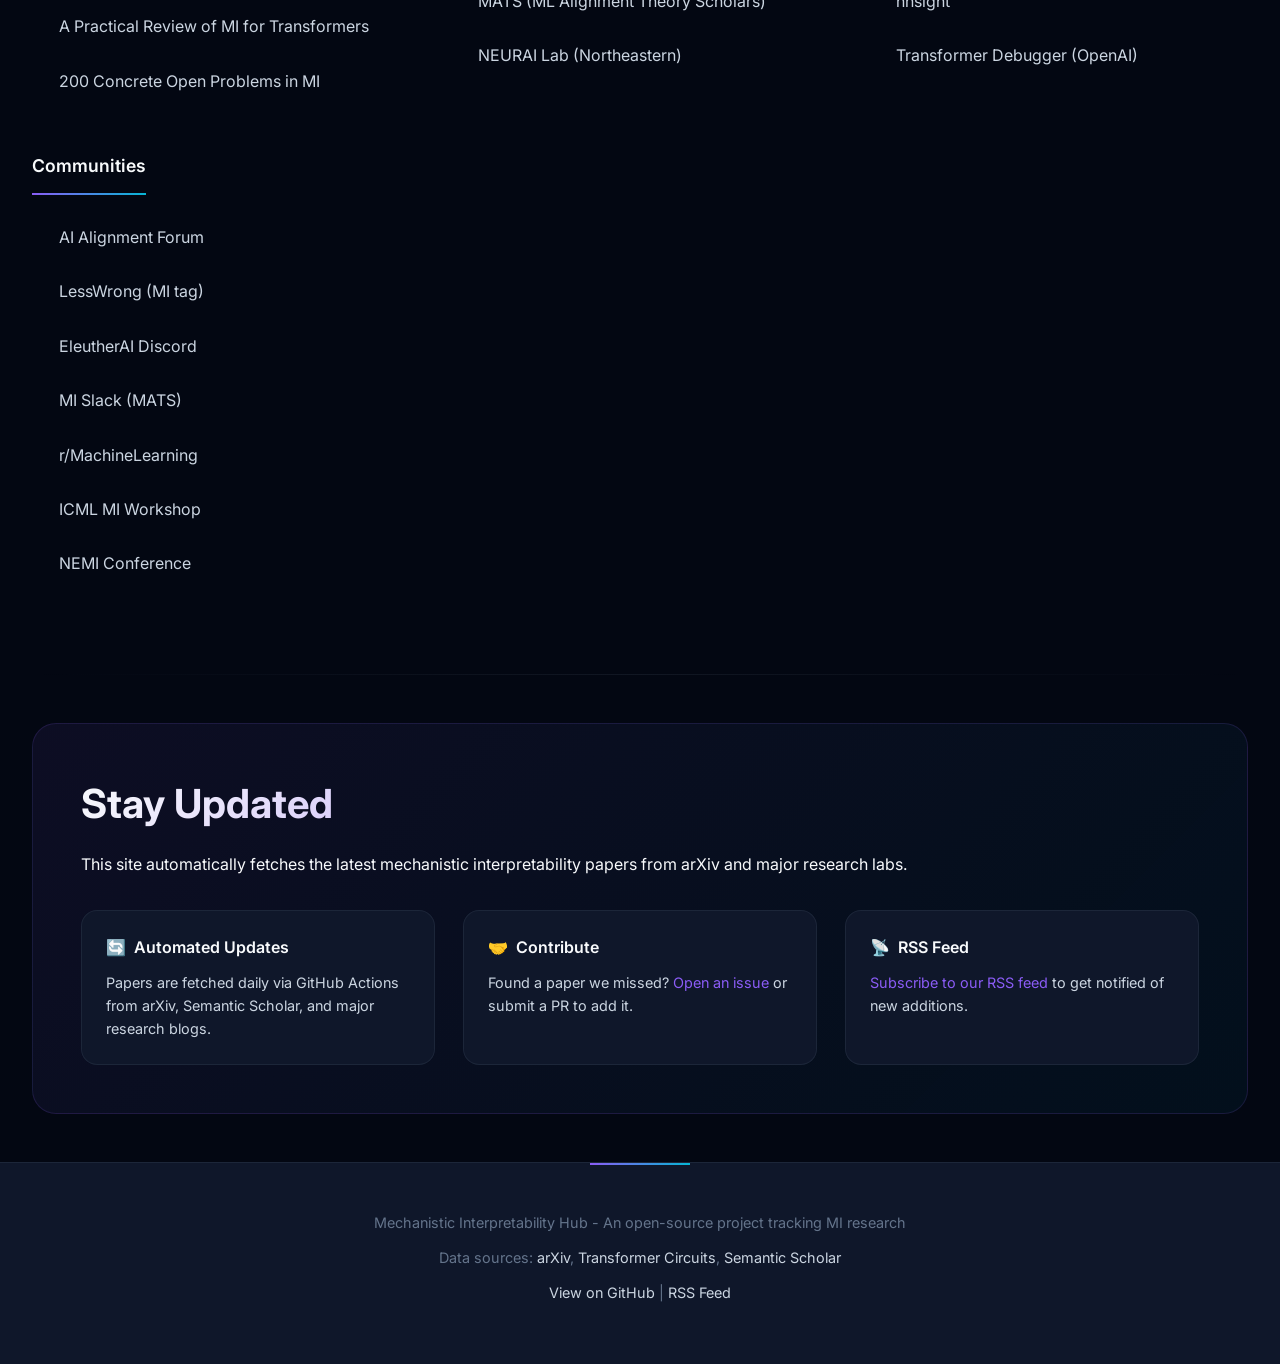
==== commit c5732c98: "Enhance website design with modern visual effects - Add animated neural network pattern in hero sect" ====
--- a/index.html
+++ b/index.html
@@ -138,7 +138,7 @@
                 </div>
                 <div class="update-card">
                     <h4>Contribute</h4>
-                    <p>Found a paper we missed? <a href="https://github.com/izkula/cc/issues" target="_blank">Open an issue</a> or submit a PR to add it.</p>
+                    <p>Found a paper we missed? <a href="https://github.com/izkula/mech-interp-hub/issues" target="_blank">Open an issue</a> or submit a PR to add it.</p>
                 </div>
                 <div class="update-card">
                     <h4>RSS Feed</h4>
@@ -152,7 +152,7 @@
         <div class="container">
             <p>Mechanistic Interpretability Hub - An open-source project tracking MI research</p>
             <p>Data sources: <a href="https://arxiv.org" target="_blank">arXiv</a>, <a href="https://transformer-circuits.pub" target="_blank">Transformer Circuits</a>, <a href="https://www.semanticscholar.org" target="_blank">Semantic Scholar</a></p>
-            <p><a href="https://github.com/izkula/cc" target="_blank">View on GitHub</a> | <a href="feed.xml">RSS Feed</a></p>
+            <p><a href="https://github.com/izkula/mech-interp-hub" target="_blank">View on GitHub</a> | <a href="feed.xml">RSS Feed</a></p>
         </div>
     </footer>
 
--- a/styles.css
+++ b/styles.css
@@ -1,28 +1,38 @@
 /* CSS Variables */
 :root {
-    --primary-color: #6366f1;
-    --primary-dark: #4f46e5;
-    --secondary-color: #10b981;
-    --background: #0f172a;
-    --surface: #1e293b;
-    --surface-light: #334155;
-    --text-primary: #f1f5f9;
-    --text-secondary: #94a3b8;
+    --primary-color: #8b5cf6;
+    --primary-dark: #7c3aed;
+    --primary-glow: rgba(139, 92, 246, 0.4);
+    --secondary-color: #06b6d4;
+    --secondary-glow: rgba(6, 182, 212, 0.4);
+    --accent-pink: #ec4899;
+    --accent-orange: #f97316;
+    --background: #030712;
+    --background-secondary: #0a0f1a;
+    --surface: rgba(15, 23, 42, 0.8);
+    --surface-solid: #0f172a;
+    --surface-light: rgba(30, 41, 59, 0.8);
+    --surface-hover: rgba(51, 65, 85, 0.6);
+    --text-primary: #f8fafc;
+    --text-secondary: #cbd5e1;
     --text-muted: #64748b;
-    --border-color: #334155;
+    --border-color: rgba(148, 163, 184, 0.1);
+    --border-glow: rgba(139, 92, 246, 0.3);
     --success: #10b981;
     --warning: #f59e0b;
     --error: #ef4444;
-    --gradient-start: #6366f1;
-    --gradient-end: #8b5cf6;
+    --gradient-1: linear-gradient(135deg, #667eea 0%, #764ba2 100%);
+    --gradient-2: linear-gradient(135deg, #f093fb 0%, #f5576c 100%);
+    --gradient-3: linear-gradient(135deg, #4facfe 0%, #00f2fe 100%);
+    --gradient-hero: linear-gradient(135deg, #1a1a2e 0%, #16213e 50%, #0f3460 100%);
     --font-sans: 'Inter', -apple-system, BlinkMacSystemFont, 'Segoe UI', sans-serif;
     --font-mono: 'JetBrains Mono', 'Fira Code', monospace;
-    --shadow-sm: 0 1px 2px 0 rgb(0 0 0 / 0.05);
-    --shadow-md: 0 4px 6px -1px rgb(0 0 0 / 0.1);
-    --shadow-lg: 0 10px 15px -3px rgb(0 0 0 / 0.1);
-    --radius-sm: 0.375rem;
-    --radius-md: 0.5rem;
-    --radius-lg: 0.75rem;
+    --shadow-glow: 0 0 40px rgba(139, 92, 246, 0.15);
+    --shadow-card: 0 4px 24px rgba(0, 0, 0, 0.4);
+    --radius-sm: 0.5rem;
+    --radius-md: 0.75rem;
+    --radius-lg: 1rem;
+    --radius-xl: 1.5rem;
 }
 
 /* Reset & Base */
@@ -43,32 +53,49 @@
     color: var(--text-primary);
     line-height: 1.6;
     font-size: 16px;
+    overflow-x: hidden;
+}
+
+/* Animated Background */
+body::before {
+    content: '';
+    position: fixed;
+    top: 0;
+    left: 0;
+    right: 0;
+    bottom: 0;
+    background:
+        radial-gradient(ellipse at 20% 20%, rgba(139, 92, 246, 0.08) 0%, transparent 50%),
+        radial-gradient(ellipse at 80% 80%, rgba(6, 182, 212, 0.08) 0%, transparent 50%),
+        radial-gradient(ellipse at 40% 60%, rgba(236, 72, 153, 0.05) 0%, transparent 40%);
+    pointer-events: none;
+    z-index: -1;
 }
 
 a {
     color: var(--primary-color);
     text-decoration: none;
-    transition: color 0.2s ease;
+    transition: all 0.3s ease;
 }
 
 a:hover {
-    color: var(--gradient-end);
-    text-decoration: underline;
+    color: var(--secondary-color);
+    text-shadow: 0 0 20px var(--secondary-glow);
 }
 
 .container {
-    max-width: 1200px;
+    max-width: 1300px;
     margin: 0 auto;
-    padding: 0 1.5rem;
+    padding: 0 2rem;
 }
 
 /* Hero Section */
 .hero {
-    background: linear-gradient(135deg, var(--gradient-start) 0%, var(--gradient-end) 100%);
-    padding: 4rem 0;
+    position: relative;
+    padding: 6rem 0 5rem;
     text-align: center;
-    position: relative;
     overflow: hidden;
+    background: var(--gradient-hero);
 }
 
 .hero::before {
@@ -78,44 +105,91 @@
     left: 0;
     right: 0;
     bottom: 0;
-    background: url("data:image/svg+xml,%3Csvg width='60' height='60' viewBox='0 0 60 60' xmlns='http://www.w3.org/2000/svg'%3E%3Cg fill='none' fill-rule='evenodd'%3E%3Cg fill='%23ffffff' fill-opacity='0.05'%3E%3Cpath d='M36 34v-4h-2v4h-4v2h4v4h2v-4h4v-2h-4zm0-30V0h-2v4h-4v2h4v4h2V6h4V4h-4zM6 34v-4H4v4H0v2h4v4h2v-4h4v-2H6zM6 4V0H4v4H0v2h4v4h2V6h4V4H6z'/%3E%3C/g%3E%3C/g%3E%3C/svg%3E");
-    opacity: 0.5;
+    background-image: url("data:image/svg+xml,%3Csvg xmlns='http://www.w3.org/2000/svg' viewBox='0 0 100 100'%3E%3Ccircle cx='10' cy='10' r='1' fill='%238b5cf6' opacity='0.3'/%3E%3Ccircle cx='30' cy='20' r='1.5' fill='%2306b6d4' opacity='0.3'/%3E%3Ccircle cx='50' cy='10' r='1' fill='%238b5cf6' opacity='0.3'/%3E%3Ccircle cx='70' cy='25' r='2' fill='%23ec4899' opacity='0.2'/%3E%3Ccircle cx='90' cy='15' r='1' fill='%2306b6d4' opacity='0.3'/%3E%3Ccircle cx='20' cy='40' r='1.5' fill='%23ec4899' opacity='0.2'/%3E%3Ccircle cx='40' cy='35' r='1' fill='%238b5cf6' opacity='0.3'/%3E%3Ccircle cx='60' cy='45' r='2' fill='%2306b6d4' opacity='0.3'/%3E%3Ccircle cx='80' cy='40' r='1' fill='%238b5cf6' opacity='0.3'/%3E%3Ccircle cx='15' cy='60' r='2' fill='%2306b6d4' opacity='0.3'/%3E%3Ccircle cx='35' cy='55' r='1' fill='%23ec4899' opacity='0.2'/%3E%3Ccircle cx='55' cy='65' r='1.5' fill='%238b5cf6' opacity='0.3'/%3E%3Ccircle cx='75' cy='60' r='1' fill='%2306b6d4' opacity='0.3'/%3E%3Ccircle cx='95' cy='55' r='1.5' fill='%238b5cf6' opacity='0.3'/%3E%3Ccircle cx='25' cy='80' r='1' fill='%238b5cf6' opacity='0.3'/%3E%3Ccircle cx='45' cy='85' r='2' fill='%2306b6d4' opacity='0.3'/%3E%3Ccircle cx='65' cy='80' r='1' fill='%23ec4899' opacity='0.2'/%3E%3Ccircle cx='85' cy='90' r='1.5' fill='%238b5cf6' opacity='0.3'/%3E%3Cline x1='10' y1='10' x2='30' y2='20' stroke='%238b5cf6' stroke-width='0.2' opacity='0.2'/%3E%3Cline x1='30' y1='20' x2='50' y2='10' stroke='%238b5cf6' stroke-width='0.2' opacity='0.2'/%3E%3Cline x1='50' y1='10' x2='70' y2='25' stroke='%2306b6d4' stroke-width='0.2' opacity='0.2'/%3E%3Cline x1='70' y1='25' x2='90' y2='15' stroke='%2306b6d4' stroke-width='0.2' opacity='0.2'/%3E%3Cline x1='20' y1='40' x2='40' y2='35' stroke='%23ec4899' stroke-width='0.2' opacity='0.15'/%3E%3Cline x1='40' y1='35' x2='60' y2='45' stroke='%238b5cf6' stroke-width='0.2' opacity='0.2'/%3E%3Cline x1='60' y1='45' x2='80' y2='40' stroke='%2306b6d4' stroke-width='0.2' opacity='0.2'/%3E%3Cline x1='15' y1='60' x2='35' y2='55' stroke='%2306b6d4' stroke-width='0.2' opacity='0.2'/%3E%3Cline x1='35' y1='55' x2='55' y2='65' stroke='%238b5cf6' stroke-width='0.2' opacity='0.2'/%3E%3Cline x1='55' y1='65' x2='75' y2='60' stroke='%2306b6d4' stroke-width='0.2' opacity='0.2'/%3E%3Cline x1='75' y1='60' x2='95' y2='55' stroke='%238b5cf6' stroke-width='0.2' opacity='0.2'/%3E%3Cline x1='25' y1='80' x2='45' y2='85' stroke='%238b5cf6' stroke-width='0.2' opacity='0.2'/%3E%3Cline x1='45' y1='85' x2='65' y2='80' stroke='%2306b6d4' stroke-width='0.2' opacity='0.2'/%3E%3Cline x1='65' y1='80' x2='85' y2='90' stroke='%23ec4899' stroke-width='0.2' opacity='0.15'/%3E%3Cline x1='30' y1='20' x2='20' y2='40' stroke='%238b5cf6' stroke-width='0.2' opacity='0.15'/%3E%3Cline x1='60' y1='45' x2='55' y2='65' stroke='%2306b6d4' stroke-width='0.2' opacity='0.15'/%3E%3Cline x1='80' y1='40' x2='75' y2='60' stroke='%238b5cf6' stroke-width='0.2' opacity='0.15'/%3E%3C/svg%3E");
+    background-size: 400px 400px;
+    animation: float 20s ease-in-out infinite;
+    opacity: 0.6;
+}
+
+@keyframes float {
+    0%, 100% { transform: translateY(0) rotate(0deg); }
+    50% { transform: translateY(-20px) rotate(1deg); }
+}
+
+.hero::after {
+    content: '';
+    position: absolute;
+    bottom: 0;
+    left: 0;
+    right: 0;
+    height: 150px;
+    background: linear-gradient(to top, var(--background), transparent);
 }
 
 .hero h1 {
-    font-size: 3rem;
-    font-weight: 700;
-    margin-bottom: 1rem;
+    font-size: 4rem;
+    font-weight: 800;
+    margin-bottom: 1.5rem;
     position: relative;
+    background: linear-gradient(135deg, #fff 0%, #c4b5fd 50%, #67e8f9 100%);
+    -webkit-background-clip: text;
+    -webkit-text-fill-color: transparent;
+    background-clip: text;
+    letter-spacing: -0.02em;
+    text-shadow: 0 0 80px rgba(139, 92, 246, 0.5);
 }
 
 .hero .subtitle {
-    font-size: 1.25rem;
-    opacity: 0.9;
-    max-width: 600px;
-    margin: 0 auto 1.5rem;
+    font-size: 1.35rem;
+    color: var(--text-secondary);
+    max-width: 700px;
+    margin: 0 auto 2rem;
     position: relative;
+    line-height: 1.7;
 }
 
 .last-updated {
+    display: inline-flex;
+    align-items: center;
+    gap: 0.5rem;
     font-size: 0.875rem;
-    opacity: 0.8;
+    color: var(--text-muted);
     font-family: var(--font-mono);
     position: relative;
+    padding: 0.5rem 1rem;
+    background: rgba(139, 92, 246, 0.1);
+    border: 1px solid rgba(139, 92, 246, 0.2);
+    border-radius: var(--radius-lg);
+}
+
+.last-updated::before {
+    content: '';
+    width: 8px;
+    height: 8px;
+    background: var(--success);
+    border-radius: 50%;
+    animation: pulse 2s ease-in-out infinite;
+}
+
+@keyframes pulse {
+    0%, 100% { opacity: 1; transform: scale(1); }
+    50% { opacity: 0.5; transform: scale(1.2); }
 }
 
 /* Sticky Navigation */
 .sticky-nav {
-    background: var(--surface);
+    background: rgba(3, 7, 18, 0.8);
+    backdrop-filter: blur(20px);
+    -webkit-backdrop-filter: blur(20px);
     border-bottom: 1px solid var(--border-color);
     position: sticky;
     top: 0;
     z-index: 100;
-    backdrop-filter: blur(10px);
 }
 
 .sticky-nav ul {
     display: flex;
+    justify-content: center;
     list-style: none;
     gap: 0.5rem;
     padding: 1rem 0;
@@ -124,33 +198,46 @@
 }
 
 .sticky-nav a {
-    color: var(--text-secondary);
-    padding: 0.5rem 1rem;
-    border-radius: var(--radius-md);
+    color: var(--text-muted);
+    padding: 0.6rem 1.25rem;
+    border-radius: var(--radius-lg);
     font-weight: 500;
     font-size: 0.9rem;
     white-space: nowrap;
-    transition: all 0.2s ease;
+    transition: all 0.3s ease;
+    border: 1px solid transparent;
 }
 
 .sticky-nav a:hover,
 .sticky-nav a.active {
     color: var(--text-primary);
-    background: var(--surface-light);
+    background: rgba(139, 92, 246, 0.15);
+    border-color: rgba(139, 92, 246, 0.3);
     text-decoration: none;
+    text-shadow: none;
 }
 
 /* Sections */
 .section {
-    padding: 4rem 0;
-    border-bottom: 1px solid var(--border-color);
+    padding: 5rem 0;
+    position: relative;
+}
+
+.section::before {
+    content: '';
+    position: absolute;
+    left: 0;
+    right: 0;
+    bottom: 0;
+    height: 1px;
+    background: linear-gradient(90deg, transparent, var(--border-color), transparent);
 }
 
 .section h2 {
-    font-size: 2rem;
+    font-size: 2.5rem;
     font-weight: 700;
-    margin-bottom: 0.75rem;
-    background: linear-gradient(135deg, var(--text-primary) 0%, var(--text-secondary) 100%);
+    margin-bottom: 1rem;
+    background: linear-gradient(135deg, var(--text-primary) 0%, var(--primary-color) 100%);
     -webkit-background-clip: text;
     -webkit-text-fill-color: transparent;
     background-clip: text;
@@ -158,8 +245,8 @@
 
 .section-intro {
     color: var(--text-secondary);
-    font-size: 1.1rem;
-    margin-bottom: 2rem;
+    font-size: 1.15rem;
+    margin-bottom: 2.5rem;
     max-width: 700px;
 }
 
@@ -167,266 +254,358 @@
 .filter-controls {
     display: flex;
     flex-wrap: wrap;
-    gap: 0.5rem;
-    margin-bottom: 2rem;
+    gap: 0.75rem;
+    margin-bottom: 2.5rem;
 }
 
 .filter-btn {
-    padding: 0.5rem 1rem;
+    padding: 0.6rem 1.25rem;
     border: 1px solid var(--border-color);
     background: var(--surface);
-    color: var(--text-secondary);
-    border-radius: var(--radius-md);
+    backdrop-filter: blur(10px);
+    color: var(--text-secondary);
+    border-radius: var(--radius-lg);
     cursor: pointer;
     font-size: 0.875rem;
     font-weight: 500;
-    transition: all 0.2s ease;
+    transition: all 0.3s ease;
 }
 
 .filter-btn:hover {
     border-color: var(--primary-color);
     color: var(--primary-color);
+    box-shadow: 0 0 20px var(--primary-glow);
 }
 
 .filter-btn.active {
-    background: var(--primary-color);
+    background: linear-gradient(135deg, var(--primary-color), var(--primary-dark));
     border-color: var(--primary-color);
     color: white;
-}
-
-/* Findings Grid */
-.findings-grid {
-    display: grid;
-    grid-template-columns: repeat(auto-fill, minmax(350px, 1fr));
-    gap: 1.5rem;
-}
-
-.finding-card {
+    box-shadow: 0 4px 20px var(--primary-glow);
+}
+
+/* Card Base Styles */
+.finding-card,
+.question-card,
+.technique-card,
+.paper-card,
+.update-card {
     background: var(--surface);
+    backdrop-filter: blur(20px);
+    -webkit-backdrop-filter: blur(20px);
     border: 1px solid var(--border-color);
     border-radius: var(--radius-lg);
-    padding: 1.5rem;
-    transition: all 0.2s ease;
-}
-
-.finding-card:hover {
-    border-color: var(--primary-color);
-    transform: translateY(-2px);
-    box-shadow: var(--shadow-lg);
-}
-
-.finding-card .category {
-    display: inline-block;
-    font-size: 0.75rem;
-    font-weight: 600;
-    text-transform: uppercase;
-    letter-spacing: 0.05em;
-    padding: 0.25rem 0.75rem;
-    border-radius: var(--radius-sm);
-    margin-bottom: 0.75rem;
-}
-
-.finding-card .category.features { background: rgba(99, 102, 241, 0.2); color: #818cf8; }
-.finding-card .category.circuits { background: rgba(16, 185, 129, 0.2); color: #34d399; }
-.finding-card .category.superposition { background: rgba(245, 158, 11, 0.2); color: #fbbf24; }
-.finding-card .category.safety { background: rgba(239, 68, 68, 0.2); color: #f87171; }
-
-.finding-card h3 {
-    font-size: 1.125rem;
-    font-weight: 600;
-    margin-bottom: 0.75rem;
-    color: var(--text-primary);
-}
-
-.finding-card p {
-    color: var(--text-secondary);
-    font-size: 0.9rem;
-    margin-bottom: 1rem;
-    line-height: 1.6;
-}
-
-.finding-card .meta {
-    display: flex;
-    justify-content: space-between;
-    align-items: center;
-    font-size: 0.8rem;
-    color: var(--text-muted);
-    padding-top: 1rem;
-    border-top: 1px solid var(--border-color);
-}
-
-.finding-card .source {
-    display: flex;
-    align-items: center;
-    gap: 0.5rem;
-}
-
-/* Open Questions */
-.questions-list {
-    display: flex;
-    flex-direction: column;
-    gap: 1rem;
-}
-
-.question-card {
-    background: var(--surface);
-    border: 1px solid var(--border-color);
-    border-left: 4px solid var(--primary-color);
-    border-radius: var(--radius-md);
-    padding: 1.5rem;
-}
-
-.question-card h3 {
-    font-size: 1.1rem;
-    font-weight: 600;
-    margin-bottom: 0.75rem;
-    color: var(--text-primary);
-}
-
-.question-card p {
-    color: var(--text-secondary);
-    font-size: 0.9rem;
-    margin-bottom: 1rem;
-}
-
-.question-card .importance {
-    display: inline-flex;
-    align-items: center;
-    gap: 0.25rem;
-    font-size: 0.8rem;
-    color: var(--warning);
-}
-
-.question-card .importance::before {
-    content: '';
-    display: inline-block;
-    width: 8px;
-    height: 8px;
-    background: var(--warning);
-    border-radius: 50%;
-}
-
-.question-card.critical .importance { color: var(--error); }
-.question-card.critical .importance::before { background: var(--error); }
-.question-card.critical { border-left-color: var(--error); }
-
-/* Techniques Grid */
-.techniques-grid {
-    display: grid;
-    grid-template-columns: repeat(auto-fill, minmax(300px, 1fr));
-    gap: 1.5rem;
-}
-
-.technique-card {
-    background: var(--surface);
-    border: 1px solid var(--border-color);
-    border-radius: var(--radius-lg);
-    padding: 1.5rem;
+    transition: all 0.4s cubic-bezier(0.4, 0, 0.2, 1);
     position: relative;
     overflow: hidden;
 }
 
+.finding-card::before,
 .technique-card::before {
     content: '';
     position: absolute;
     top: 0;
     left: 0;
     right: 0;
-    height: 3px;
-    background: linear-gradient(90deg, var(--gradient-start), var(--gradient-end));
+    height: 2px;
+    background: linear-gradient(90deg, var(--primary-color), var(--secondary-color));
+    opacity: 0;
+    transition: opacity 0.3s ease;
+}
+
+.finding-card:hover::before,
+.technique-card:hover::before {
+    opacity: 1;
+}
+
+.finding-card:hover,
+.technique-card:hover,
+.paper-card:hover {
+    border-color: var(--border-glow);
+    transform: translateY(-4px);
+    box-shadow:
+        0 20px 40px rgba(0, 0, 0, 0.3),
+        0 0 40px var(--primary-glow);
+}
+
+/* Findings Grid */
+.findings-grid {
+    display: grid;
+    grid-template-columns: repeat(auto-fill, minmax(380px, 1fr));
+    gap: 1.75rem;
+}
+
+.finding-card {
+    padding: 1.75rem;
+}
+
+.finding-card .category {
+    display: inline-flex;
+    align-items: center;
+    gap: 0.5rem;
+    font-size: 0.7rem;
+    font-weight: 700;
+    text-transform: uppercase;
+    letter-spacing: 0.1em;
+    padding: 0.35rem 0.85rem;
+    border-radius: var(--radius-lg);
+    margin-bottom: 1rem;
+}
+
+.finding-card .category::before {
+    content: '';
+    width: 6px;
+    height: 6px;
+    border-radius: 50%;
+    background: currentColor;
+}
+
+.finding-card .category.features {
+    background: linear-gradient(135deg, rgba(139, 92, 246, 0.2), rgba(139, 92, 246, 0.1));
+    color: #a78bfa;
+    border: 1px solid rgba(139, 92, 246, 0.3);
+}
+.finding-card .category.circuits {
+    background: linear-gradient(135deg, rgba(6, 182, 212, 0.2), rgba(6, 182, 212, 0.1));
+    color: #22d3ee;
+    border: 1px solid rgba(6, 182, 212, 0.3);
+}
+.finding-card .category.superposition {
+    background: linear-gradient(135deg, rgba(249, 115, 22, 0.2), rgba(249, 115, 22, 0.1));
+    color: #fb923c;
+    border: 1px solid rgba(249, 115, 22, 0.3);
+}
+.finding-card .category.safety {
+    background: linear-gradient(135deg, rgba(236, 72, 153, 0.2), rgba(236, 72, 153, 0.1));
+    color: #f472b6;
+    border: 1px solid rgba(236, 72, 153, 0.3);
+}
+
+.finding-card h3 {
+    font-size: 1.2rem;
+    font-weight: 600;
+    margin-bottom: 0.85rem;
+    color: var(--text-primary);
+    line-height: 1.4;
+}
+
+.finding-card p {
+    color: var(--text-secondary);
+    font-size: 0.95rem;
+    margin-bottom: 1.25rem;
+    line-height: 1.7;
+}
+
+.finding-card .meta {
+    display: flex;
+    justify-content: space-between;
+    align-items: center;
+    font-size: 0.8rem;
+    color: var(--text-muted);
+    padding-top: 1.25rem;
+    border-top: 1px solid var(--border-color);
+}
+
+.finding-card .source {
+    display: flex;
+    align-items: center;
+    gap: 0.5rem;
+}
+
+/* Open Questions */
+.questions-list {
+    display: flex;
+    flex-direction: column;
+    gap: 1.25rem;
+}
+
+.question-card {
+    padding: 1.75rem;
+    border-left: 3px solid var(--primary-color);
+    position: relative;
+}
+
+.question-card::before {
+    content: '?';
+    position: absolute;
+    top: 1.75rem;
+    right: 1.75rem;
+    font-size: 3rem;
+    font-weight: 800;
+    color: var(--primary-color);
+    opacity: 0.1;
+    line-height: 1;
+}
+
+.question-card h3 {
+    font-size: 1.15rem;
+    font-weight: 600;
+    margin-bottom: 0.85rem;
+    color: var(--text-primary);
+    padding-right: 3rem;
+}
+
+.question-card p {
+    color: var(--text-secondary);
+    font-size: 0.95rem;
+    margin-bottom: 1rem;
+    line-height: 1.7;
+}
+
+.question-card .importance {
+    display: inline-flex;
+    align-items: center;
+    gap: 0.5rem;
+    font-size: 0.8rem;
+    font-weight: 500;
+    color: var(--warning);
+    padding: 0.35rem 0.75rem;
+    background: rgba(245, 158, 11, 0.1);
+    border-radius: var(--radius-md);
+}
+
+.question-card .importance::before {
+    content: '';
+    display: inline-block;
+    width: 8px;
+    height: 8px;
+    background: currentColor;
+    border-radius: 50%;
+    animation: pulse 2s ease-in-out infinite;
+}
+
+.question-card.critical { border-left-color: var(--accent-pink); }
+.question-card.critical .importance {
+    color: var(--accent-pink);
+    background: rgba(236, 72, 153, 0.1);
+}
+.question-card.critical::before { color: var(--accent-pink); }
+
+/* Techniques Grid */
+.techniques-grid {
+    display: grid;
+    grid-template-columns: repeat(auto-fill, minmax(320px, 1fr));
+    gap: 1.75rem;
+}
+
+.technique-card {
+    padding: 1.75rem;
 }
 
 .technique-card h3 {
-    font-size: 1.1rem;
+    font-size: 1.15rem;
     font-weight: 600;
-    margin-bottom: 0.75rem;
-    color: var(--text-primary);
+    margin-bottom: 0.85rem;
+    color: var(--text-primary);
+    display: flex;
+    align-items: center;
+    gap: 0.75rem;
+}
+
+.technique-card h3::before {
+    content: '';
+    width: 10px;
+    height: 10px;
+    background: linear-gradient(135deg, var(--primary-color), var(--secondary-color));
+    border-radius: 3px;
+    flex-shrink: 0;
 }
 
 .technique-card p {
     color: var(--text-secondary);
-    font-size: 0.9rem;
+    font-size: 0.95rem;
     margin-bottom: 1rem;
+    line-height: 1.7;
 }
 
 .technique-card .papers-count {
     font-size: 0.8rem;
     color: var(--text-muted);
+    font-family: var(--font-mono);
 }
 
 /* Papers Section */
 .papers-controls {
     display: flex;
     gap: 1rem;
-    margin-bottom: 2rem;
+    margin-bottom: 2.5rem;
     flex-wrap: wrap;
 }
 
 .search-input {
     flex: 1;
-    min-width: 250px;
-    padding: 0.75rem 1rem;
+    min-width: 280px;
+    padding: 0.85rem 1.25rem;
     background: var(--surface);
+    backdrop-filter: blur(10px);
     border: 1px solid var(--border-color);
-    border-radius: var(--radius-md);
-    color: var(--text-primary);
-    font-size: 0.9rem;
+    border-radius: var(--radius-lg);
+    color: var(--text-primary);
+    font-size: 0.95rem;
+    transition: all 0.3s ease;
+}
+
+.search-input::placeholder {
+    color: var(--text-muted);
 }
 
 .search-input:focus {
     outline: none;
     border-color: var(--primary-color);
+    box-shadow: 0 0 20px var(--primary-glow);
 }
 
 .sort-select {
-    padding: 0.75rem 1rem;
+    padding: 0.85rem 1.25rem;
     background: var(--surface);
     border: 1px solid var(--border-color);
-    border-radius: var(--radius-md);
-    color: var(--text-primary);
-    font-size: 0.9rem;
+    border-radius: var(--radius-lg);
+    color: var(--text-primary);
+    font-size: 0.95rem;
     cursor: pointer;
+    transition: all 0.3s ease;
+}
+
+.sort-select:focus {
+    outline: none;
+    border-color: var(--primary-color);
 }
 
 .papers-list {
     display: flex;
     flex-direction: column;
-    gap: 1rem;
+    gap: 1.25rem;
 }
 
 .paper-card {
-    background: var(--surface);
-    border: 1px solid var(--border-color);
-    border-radius: var(--radius-md);
-    padding: 1.25rem;
-    display: flex;
-    gap: 1.5rem;
-    transition: all 0.2s ease;
-}
-
-.paper-card:hover {
-    border-color: var(--primary-color);
+    padding: 1.5rem;
+    display: flex;
+    gap: 1.75rem;
 }
 
 .paper-date {
     flex-shrink: 0;
     text-align: center;
-    padding: 0.5rem;
-    background: var(--surface-light);
-    border-radius: var(--radius-sm);
-    min-width: 60px;
+    padding: 0.75rem;
+    background: linear-gradient(135deg, rgba(139, 92, 246, 0.15), rgba(6, 182, 212, 0.1));
+    border: 1px solid rgba(139, 92, 246, 0.2);
+    border-radius: var(--radius-md);
+    min-width: 70px;
 }
 
 .paper-date .month {
-    font-size: 0.75rem;
+    font-size: 0.7rem;
     text-transform: uppercase;
-    color: var(--text-muted);
+    color: var(--primary-color);
+    font-weight: 600;
+    letter-spacing: 0.05em;
 }
 
 .paper-date .day {
-    font-size: 1.25rem;
+    font-size: 1.5rem;
     font-weight: 700;
     color: var(--text-primary);
+    line-height: 1.2;
 }
 
 .paper-date .year {
@@ -439,10 +618,11 @@
 }
 
 .paper-content h3 {
-    font-size: 1rem;
+    font-size: 1.05rem;
     font-weight: 600;
     margin-bottom: 0.5rem;
     color: var(--text-primary);
+    line-height: 1.4;
 }
 
 .paper-content h3 a {
@@ -451,158 +631,213 @@
 
 .paper-content h3 a:hover {
     color: var(--primary-color);
+    text-shadow: 0 0 20px var(--primary-glow);
 }
 
 .paper-authors {
     font-size: 0.85rem;
     color: var(--text-muted);
-    margin-bottom: 0.5rem;
+    margin-bottom: 0.6rem;
 }
 
 .paper-abstract {
-    font-size: 0.875rem;
+    font-size: 0.9rem;
     color: var(--text-secondary);
     display: -webkit-box;
     -webkit-line-clamp: 2;
     -webkit-box-orient: vertical;
     overflow: hidden;
+    line-height: 1.6;
 }
 
 .paper-tags {
     display: flex;
     gap: 0.5rem;
-    margin-top: 0.75rem;
+    margin-top: 1rem;
     flex-wrap: wrap;
 }
 
 .paper-tag {
     font-size: 0.7rem;
-    padding: 0.2rem 0.5rem;
-    background: var(--surface-light);
-    border-radius: var(--radius-sm);
-    color: var(--text-muted);
+    font-weight: 500;
+    padding: 0.3rem 0.65rem;
+    background: linear-gradient(135deg, rgba(139, 92, 246, 0.15), rgba(6, 182, 212, 0.1));
+    border: 1px solid rgba(139, 92, 246, 0.2);
+    border-radius: var(--radius-md);
+    color: var(--text-secondary);
 }
 
 .load-more-container {
     text-align: center;
-    margin-top: 2rem;
+    margin-top: 2.5rem;
 }
 
 .load-more-btn {
-    padding: 0.75rem 2rem;
-    background: var(--surface);
-    border: 1px solid var(--border-color);
-    border-radius: var(--radius-md);
-    color: var(--text-primary);
-    font-size: 0.9rem;
+    padding: 0.85rem 2.5rem;
+    background: transparent;
+    border: 1px solid var(--primary-color);
+    border-radius: var(--radius-lg);
+    color: var(--primary-color);
+    font-size: 0.95rem;
+    font-weight: 500;
     cursor: pointer;
-    transition: all 0.2s ease;
+    transition: all 0.3s ease;
 }
 
 .load-more-btn:hover {
-    background: var(--surface-light);
-    border-color: var(--primary-color);
+    background: var(--primary-color);
+    color: white;
+    box-shadow: 0 4px 20px var(--primary-glow);
 }
 
 /* Resources Section */
 .resources-grid {
     display: grid;
-    grid-template-columns: repeat(auto-fill, minmax(250px, 1fr));
-    gap: 2rem;
+    grid-template-columns: repeat(auto-fill, minmax(280px, 1fr));
+    gap: 2.5rem;
 }
 
 .resource-category h3 {
+    font-size: 1.1rem;
+    font-weight: 600;
+    margin-bottom: 1.25rem;
+    color: var(--text-primary);
+    padding-bottom: 0.75rem;
+    border-bottom: 2px solid transparent;
+    border-image: linear-gradient(90deg, var(--primary-color), var(--secondary-color)) 1;
+    display: inline-block;
+}
+
+.resource-category ul {
+    list-style: none;
+}
+
+.resource-category li {
+    margin-bottom: 0.5rem;
+}
+
+.resource-category a {
+    display: flex;
+    align-items: center;
+    gap: 0.75rem;
+    color: var(--text-secondary);
+    padding: 0.65rem 0.85rem;
+    margin: 0 -0.85rem;
+    border-radius: var(--radius-md);
+    transition: all 0.3s ease;
+}
+
+.resource-category a::before {
+    content: '→';
+    color: var(--primary-color);
+    opacity: 0;
+    transform: translateX(-10px);
+    transition: all 0.3s ease;
+}
+
+.resource-category a:hover {
+    background: rgba(139, 92, 246, 0.1);
+    color: var(--text-primary);
+    text-decoration: none;
+    text-shadow: none;
+}
+
+.resource-category a:hover::before {
+    opacity: 1;
+    transform: translateX(0);
+}
+
+/* Updates Section */
+.updates-section {
+    background: linear-gradient(135deg, rgba(139, 92, 246, 0.08), rgba(6, 182, 212, 0.05));
+    border: 1px solid rgba(139, 92, 246, 0.15);
+    border-radius: var(--radius-xl);
+    margin: 3rem 0;
+    padding: 3rem;
+}
+
+.updates-section::before {
+    display: none;
+}
+
+.update-info {
+    display: grid;
+    grid-template-columns: repeat(auto-fill, minmax(280px, 1fr));
+    gap: 1.75rem;
+    margin-top: 2rem;
+}
+
+.update-card {
+    background: var(--surface-solid);
+    padding: 1.5rem;
+}
+
+.update-card h4 {
     font-size: 1rem;
     font-weight: 600;
-    margin-bottom: 1rem;
-    color: var(--text-primary);
-    padding-bottom: 0.5rem;
-    border-bottom: 2px solid var(--primary-color);
-}
-
-.resource-category ul {
-    list-style: none;
-}
-
-.resource-category li {
-    margin-bottom: 0.75rem;
-}
-
-.resource-category a {
-    display: block;
-    color: var(--text-secondary);
-    padding: 0.5rem;
-    margin: -0.5rem;
-    border-radius: var(--radius-sm);
-    transition: all 0.2s ease;
-}
-
-.resource-category a:hover {
-    background: var(--surface);
-    color: var(--text-primary);
-    text-decoration: none;
-}
-
-/* Updates Section */
-.updates-section {
-    background: var(--surface);
-    border-radius: var(--radius-lg);
-    margin: 2rem 0;
-    border: none;
-}
-
-.update-info {
-    display: grid;
-    grid-template-columns: repeat(auto-fill, minmax(250px, 1fr));
-    gap: 1.5rem;
-    margin-top: 1.5rem;
-}
-
-.update-card {
-    background: var(--background);
-    border: 1px solid var(--border-color);
-    border-radius: var(--radius-md);
-    padding: 1.25rem;
-}
-
-.update-card h4 {
+    margin-bottom: 0.65rem;
+    color: var(--text-primary);
+    display: flex;
+    align-items: center;
+    gap: 0.5rem;
+}
+
+.update-card:nth-child(1) h4::before { content: '🔄'; }
+.update-card:nth-child(2) h4::before { content: '🤝'; }
+.update-card:nth-child(3) h4::before { content: '📡'; }
+
+.update-card p {
     font-size: 0.9rem;
-    font-weight: 600;
-    margin-bottom: 0.5rem;
-    color: var(--text-primary);
-}
-
-.update-card p {
-    font-size: 0.85rem;
-    color: var(--text-secondary);
+    color: var(--text-secondary);
+    line-height: 1.6;
 }
 
 /* Footer */
 footer {
-    background: var(--surface);
+    background: var(--surface-solid);
     border-top: 1px solid var(--border-color);
-    padding: 2rem 0;
+    padding: 3rem 0;
     text-align: center;
+    position: relative;
+}
+
+footer::before {
+    content: '';
+    position: absolute;
+    top: 0;
+    left: 50%;
+    transform: translateX(-50%);
+    width: 100px;
+    height: 2px;
+    background: linear-gradient(90deg, var(--primary-color), var(--secondary-color));
 }
 
 footer p {
     color: var(--text-muted);
-    font-size: 0.85rem;
-    margin-bottom: 0.5rem;
+    font-size: 0.9rem;
+    margin-bottom: 0.75rem;
 }
 
 footer a {
     color: var(--text-secondary);
+}
+
+footer a:hover {
+    color: var(--primary-color);
 }
 
 /* Responsive */
 @media (max-width: 768px) {
     .hero h1 {
+        font-size: 2.5rem;
+    }
+
+    .hero .subtitle {
+        font-size: 1.1rem;
+    }
+
+    .section h2 {
         font-size: 2rem;
-    }
-
-    .hero .subtitle {
-        font-size: 1rem;
     }
 
     .findings-grid,
@@ -616,41 +851,89 @@
 
     .paper-date {
         display: flex;
-        gap: 0.5rem;
+        gap: 0.75rem;
         align-items: baseline;
+        width: fit-content;
     }
 
     .sticky-nav ul {
+        justify-content: flex-start;
         gap: 0;
     }
 
     .sticky-nav a {
-        padding: 0.5rem 0.75rem;
-        font-size: 0.8rem;
+        padding: 0.5rem 0.85rem;
+        font-size: 0.85rem;
+    }
+
+    .container {
+        padding: 0 1.25rem;
+    }
+
+    .updates-section {
+        padding: 2rem 1.5rem;
+        margin: 2rem 0;
     }
 }
 
 /* Animations */
-@keyframes fadeIn {
-    from { opacity: 0; transform: translateY(10px); }
-    to { opacity: 1; transform: translateY(0); }
+@keyframes fadeInUp {
+    from {
+        opacity: 0;
+        transform: translateY(20px);
+    }
+    to {
+        opacity: 1;
+        transform: translateY(0);
+    }
 }
 
 .finding-card,
 .question-card,
 .technique-card,
 .paper-card {
-    animation: fadeIn 0.3s ease forwards;
-}
+    animation: fadeInUp 0.5s ease forwards;
+}
+
+.finding-card:nth-child(2) { animation-delay: 0.1s; }
+.finding-card:nth-child(3) { animation-delay: 0.2s; }
+.finding-card:nth-child(4) { animation-delay: 0.3s; }
 
 /* Highlight for new items */
 .new-badge {
-    background: var(--success);
+    background: linear-gradient(135deg, var(--success), #059669);
     color: white;
     font-size: 0.65rem;
-    font-weight: 600;
-    padding: 0.15rem 0.4rem;
-    border-radius: var(--radius-sm);
+    font-weight: 700;
+    padding: 0.2rem 0.5rem;
+    border-radius: var(--radius-md);
     text-transform: uppercase;
+    letter-spacing: 0.05em;
     margin-left: 0.5rem;
-}
+    box-shadow: 0 2px 10px rgba(16, 185, 129, 0.3);
+}
+
+/* Scrollbar */
+::-webkit-scrollbar {
+    width: 10px;
+    height: 10px;
+}
+
+::-webkit-scrollbar-track {
+    background: var(--background);
+}
+
+::-webkit-scrollbar-thumb {
+    background: var(--surface-light);
+    border-radius: 5px;
+}
+
+::-webkit-scrollbar-thumb:hover {
+    background: var(--primary-color);
+}
+
+/* Selection */
+::selection {
+    background: rgba(139, 92, 246, 0.3);
+    color: var(--text-primary);
+}
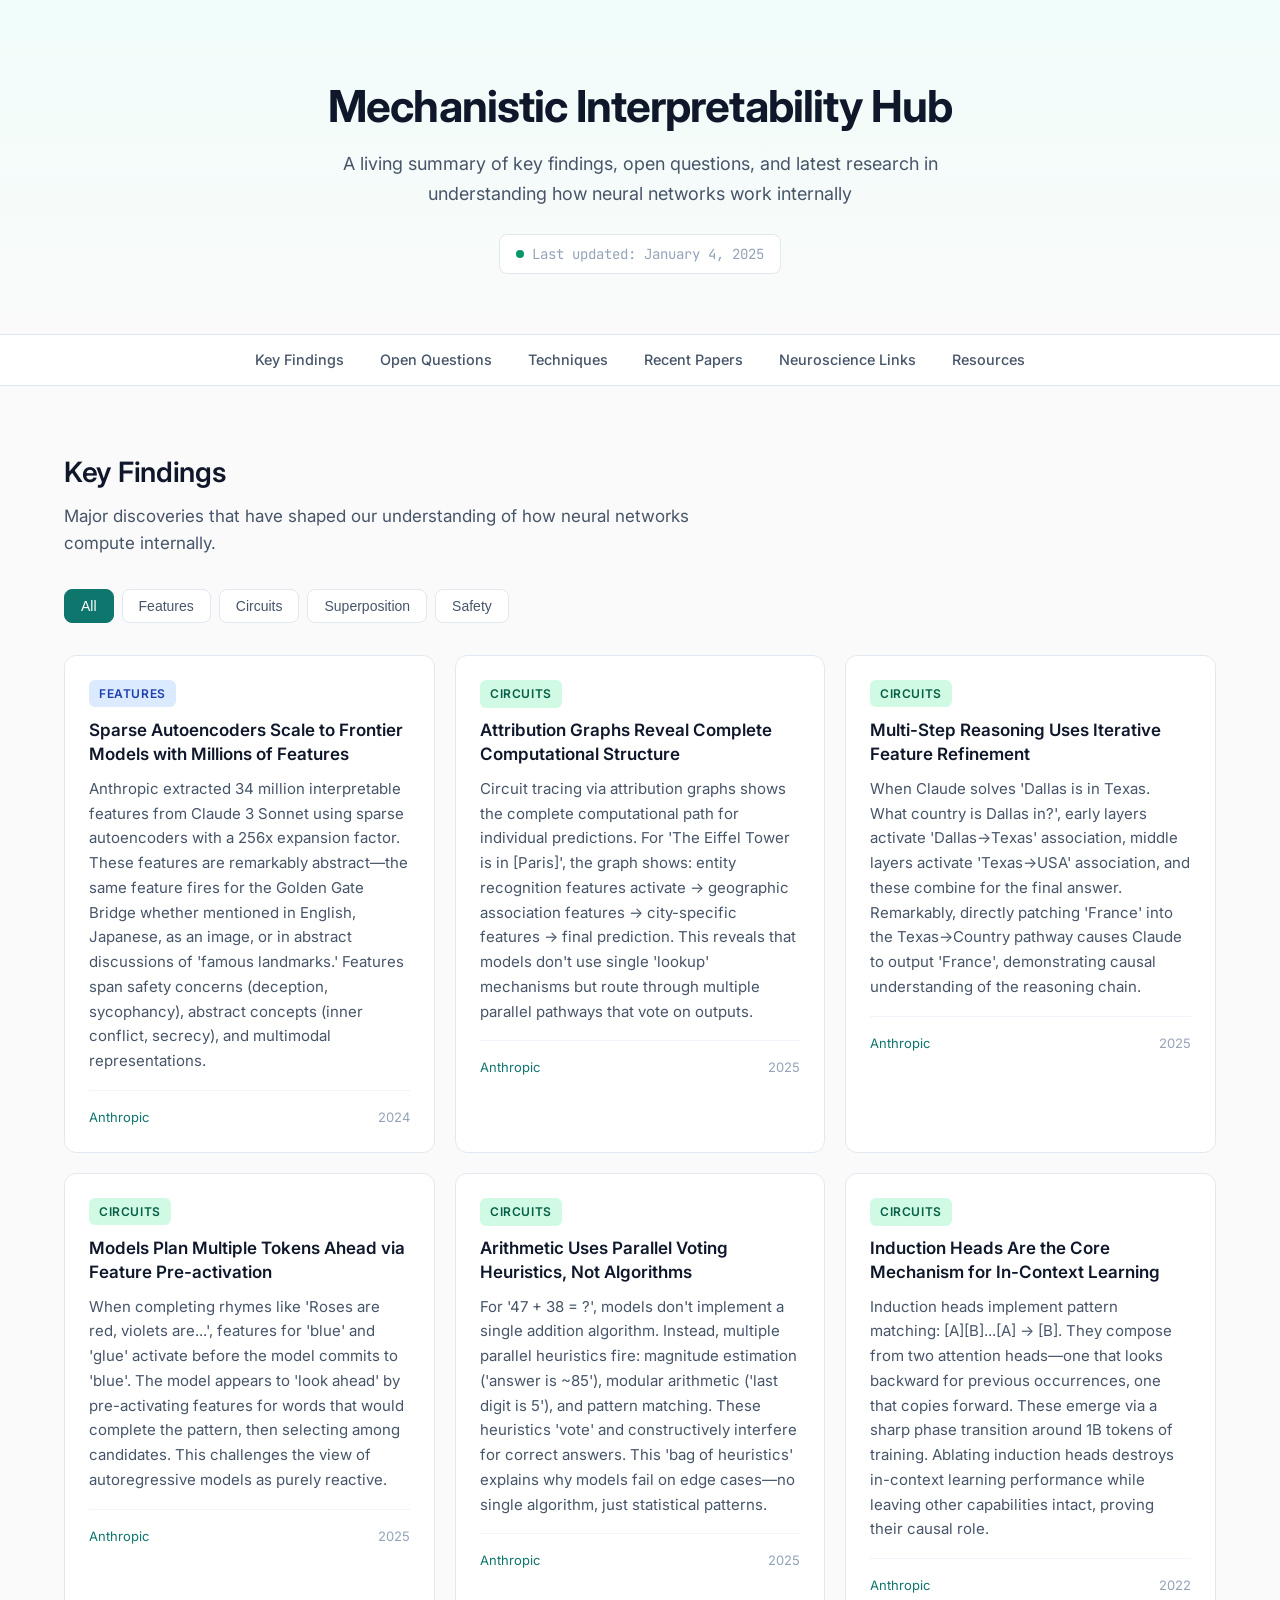
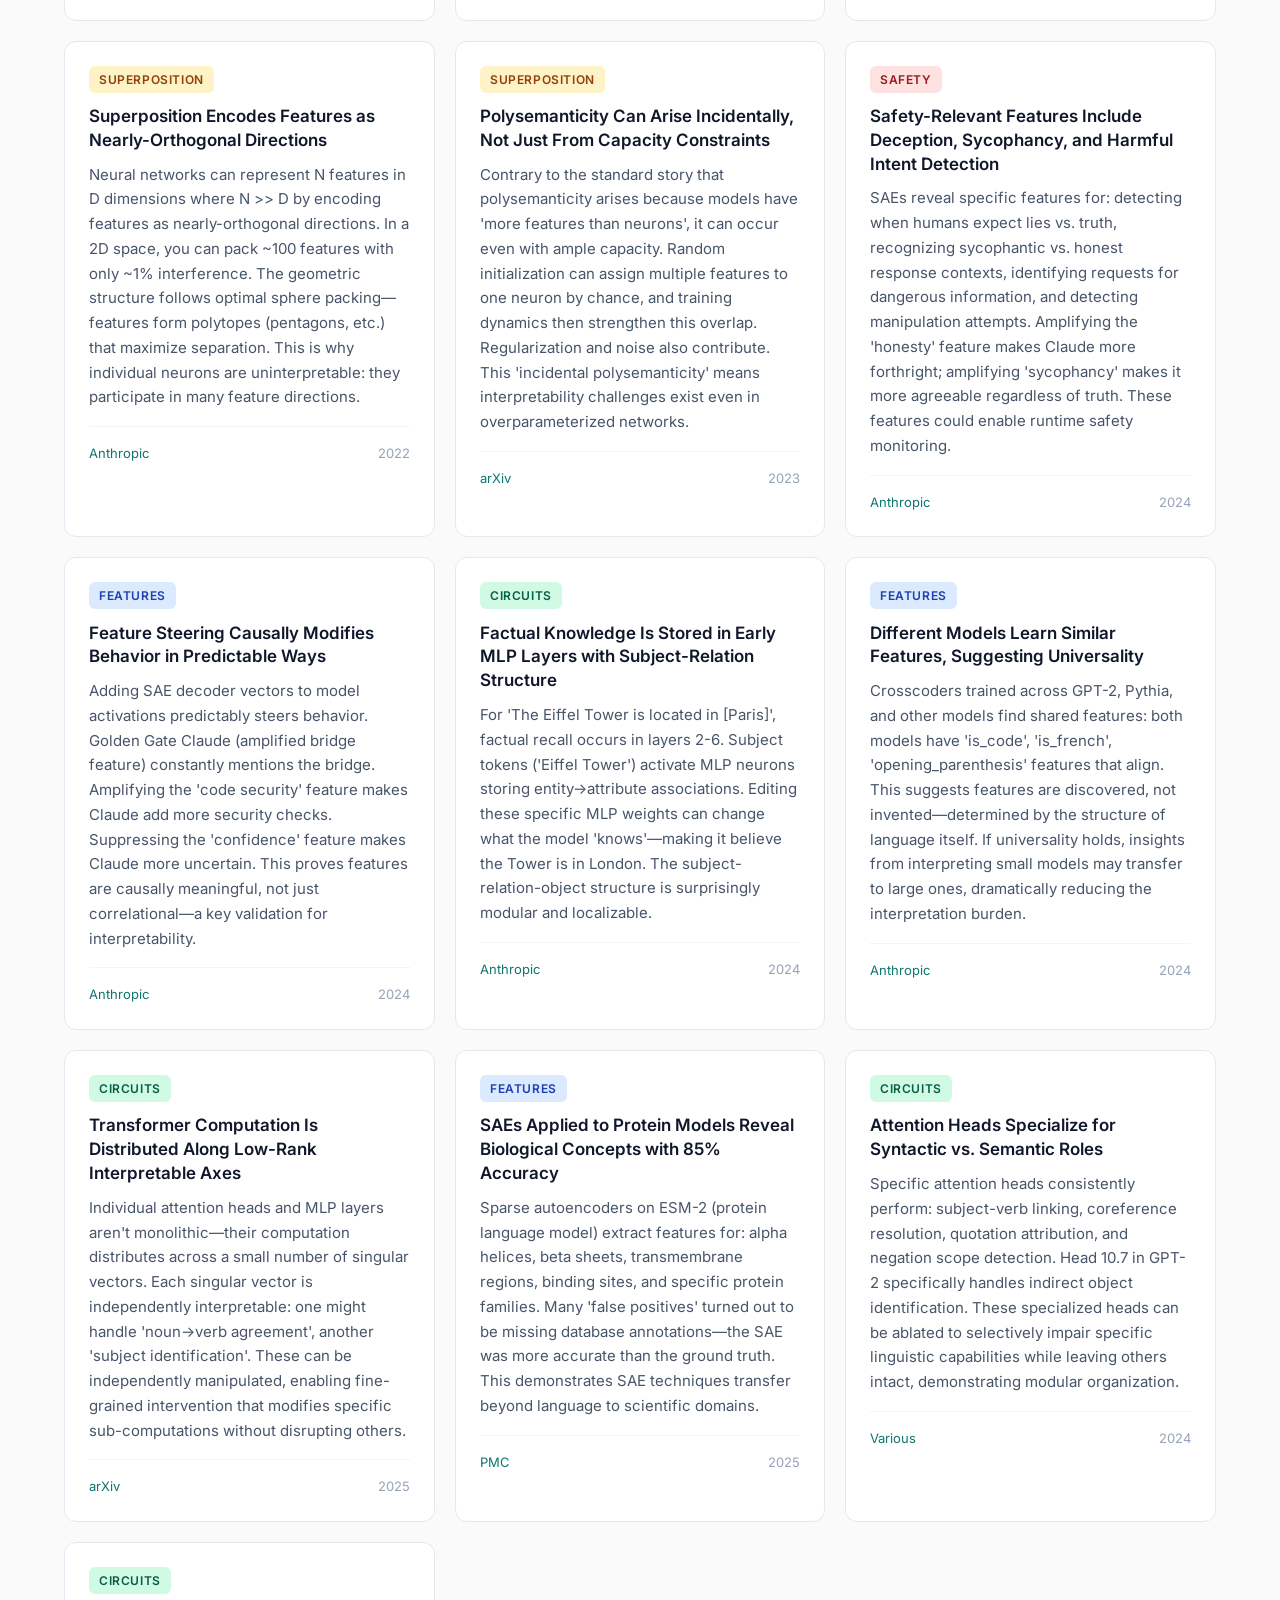
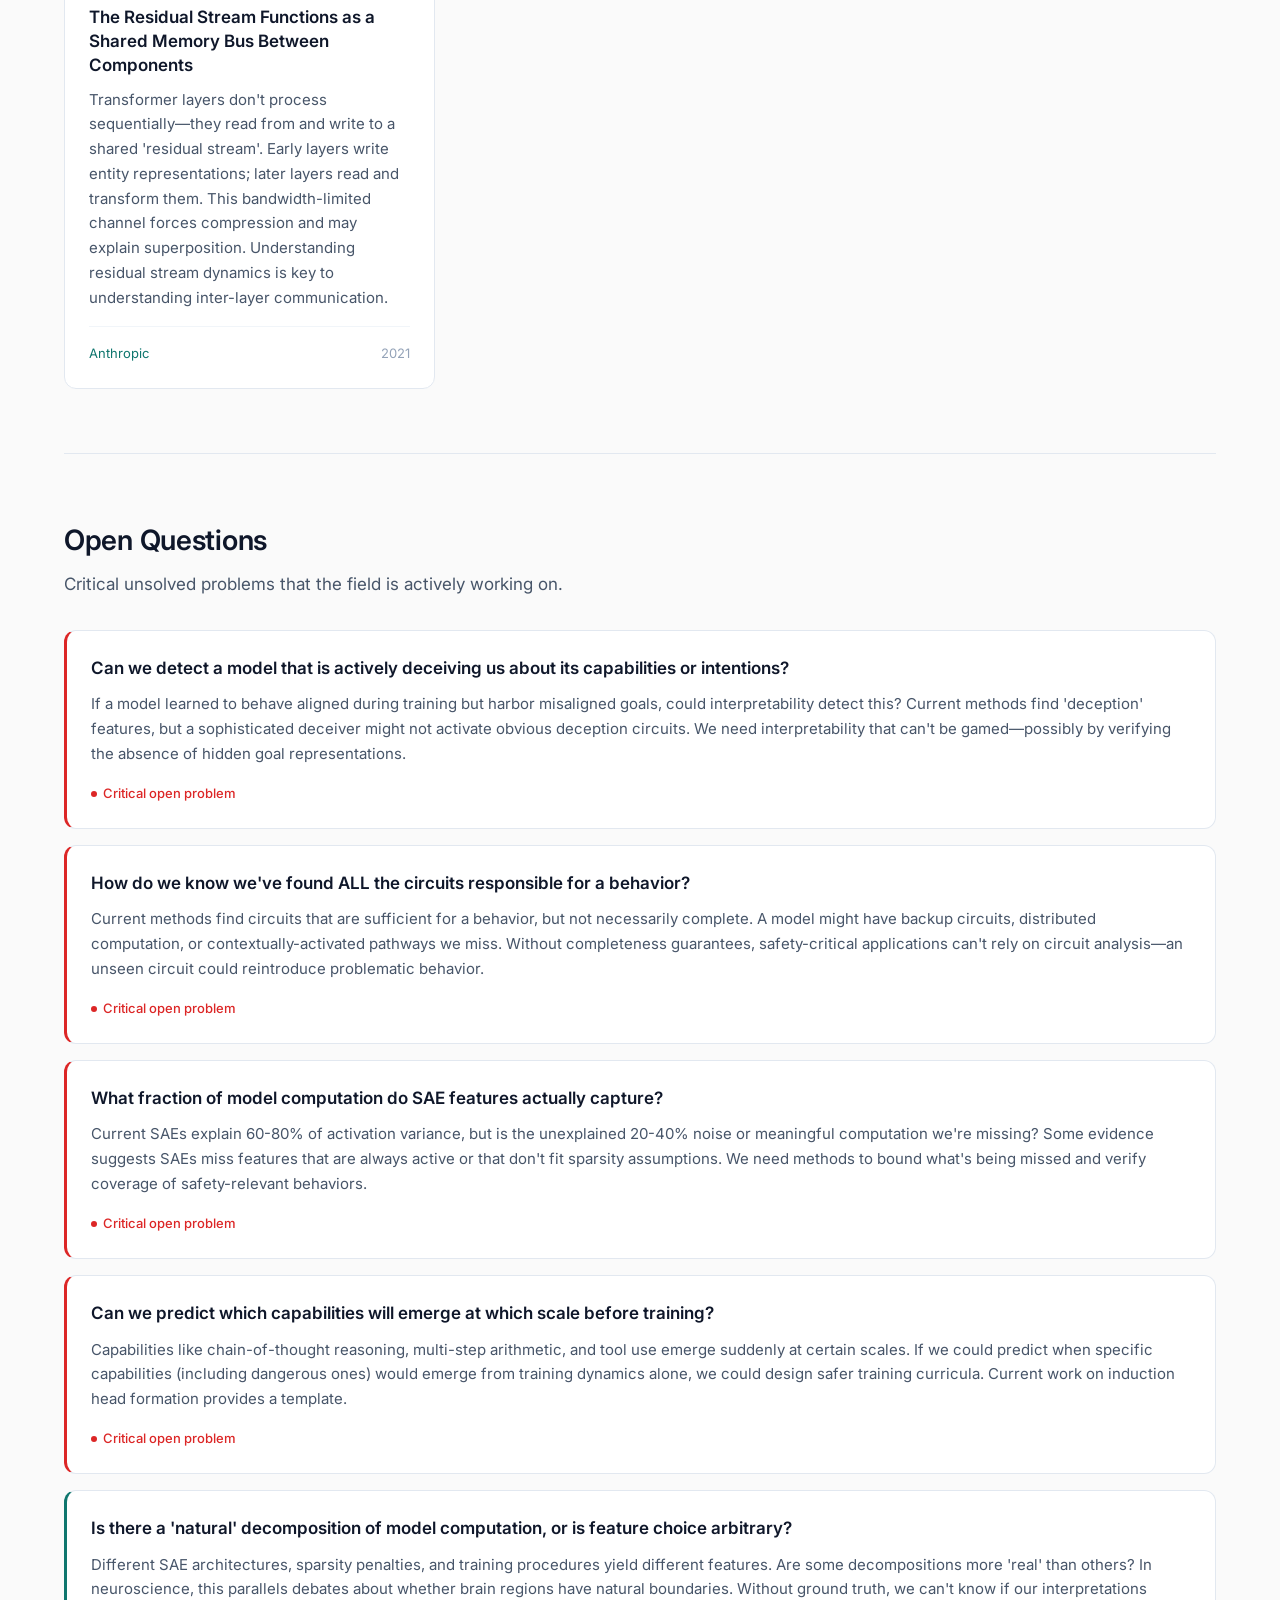
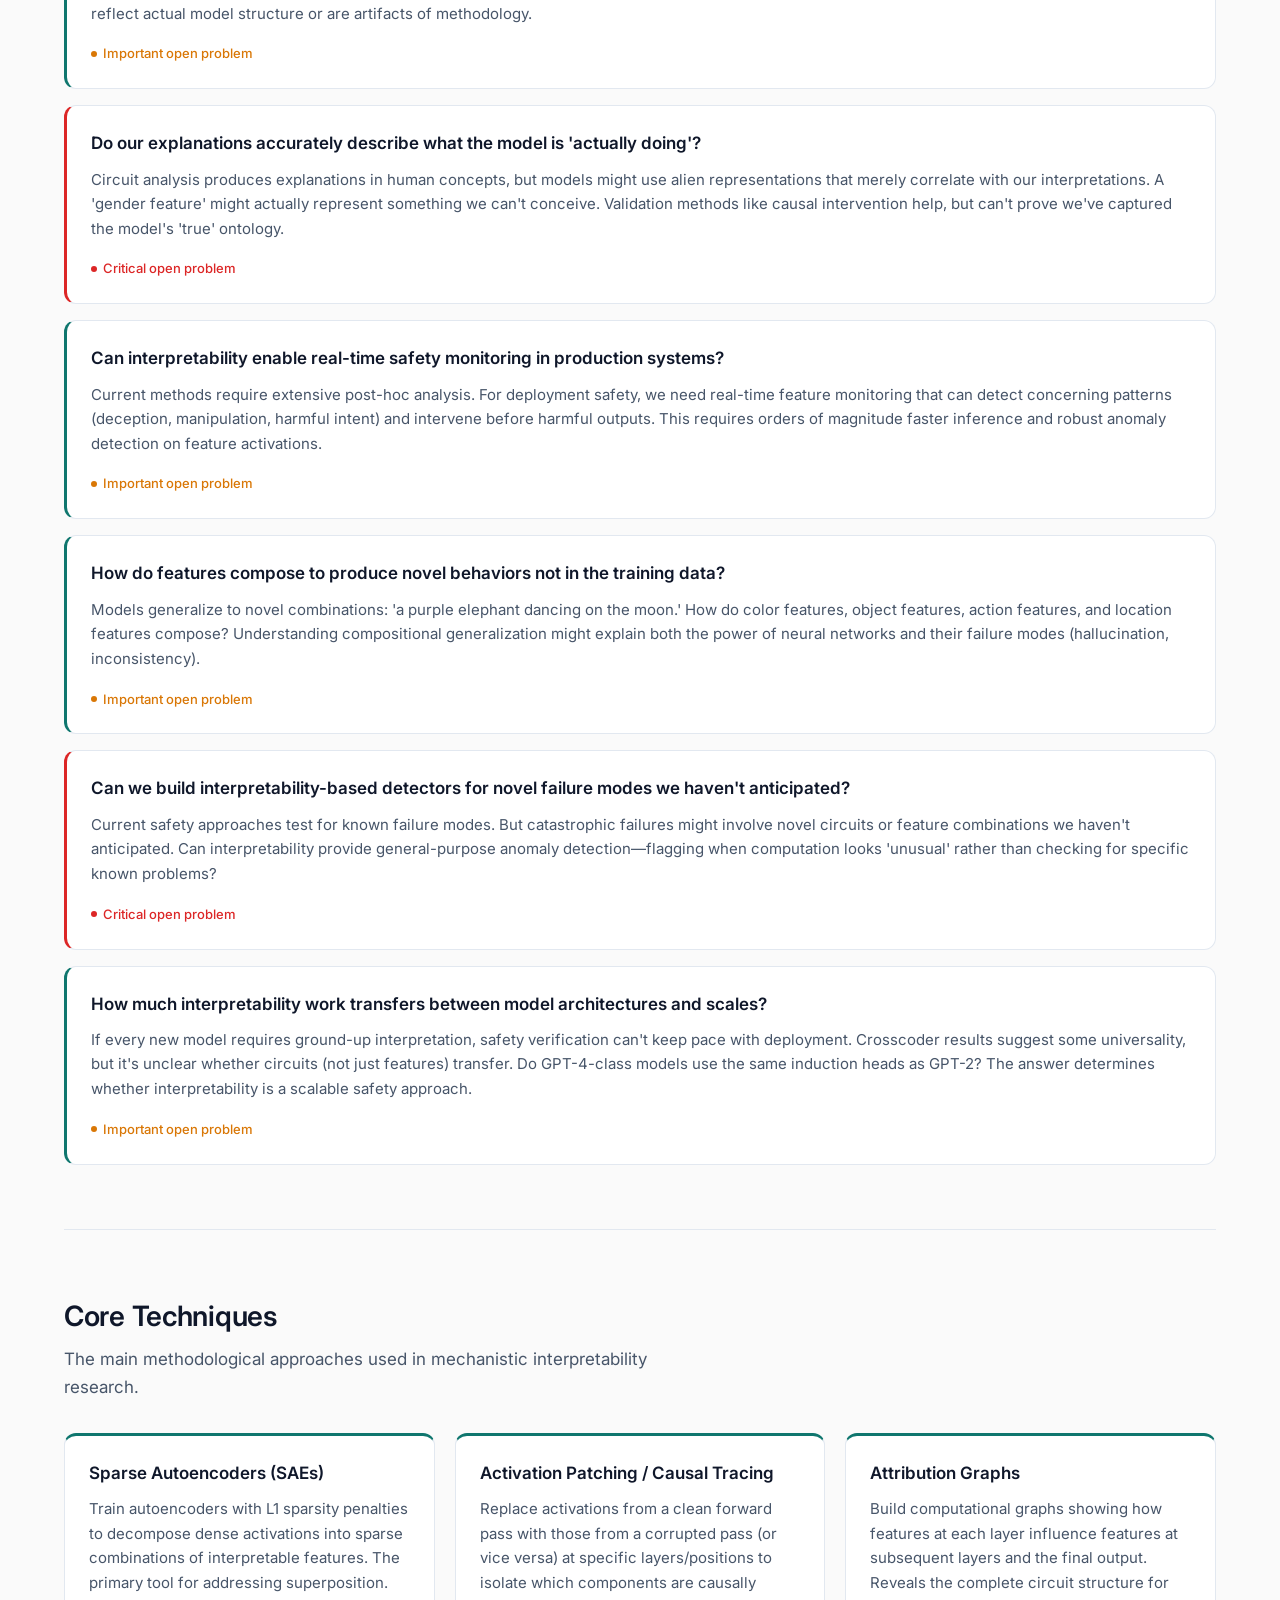
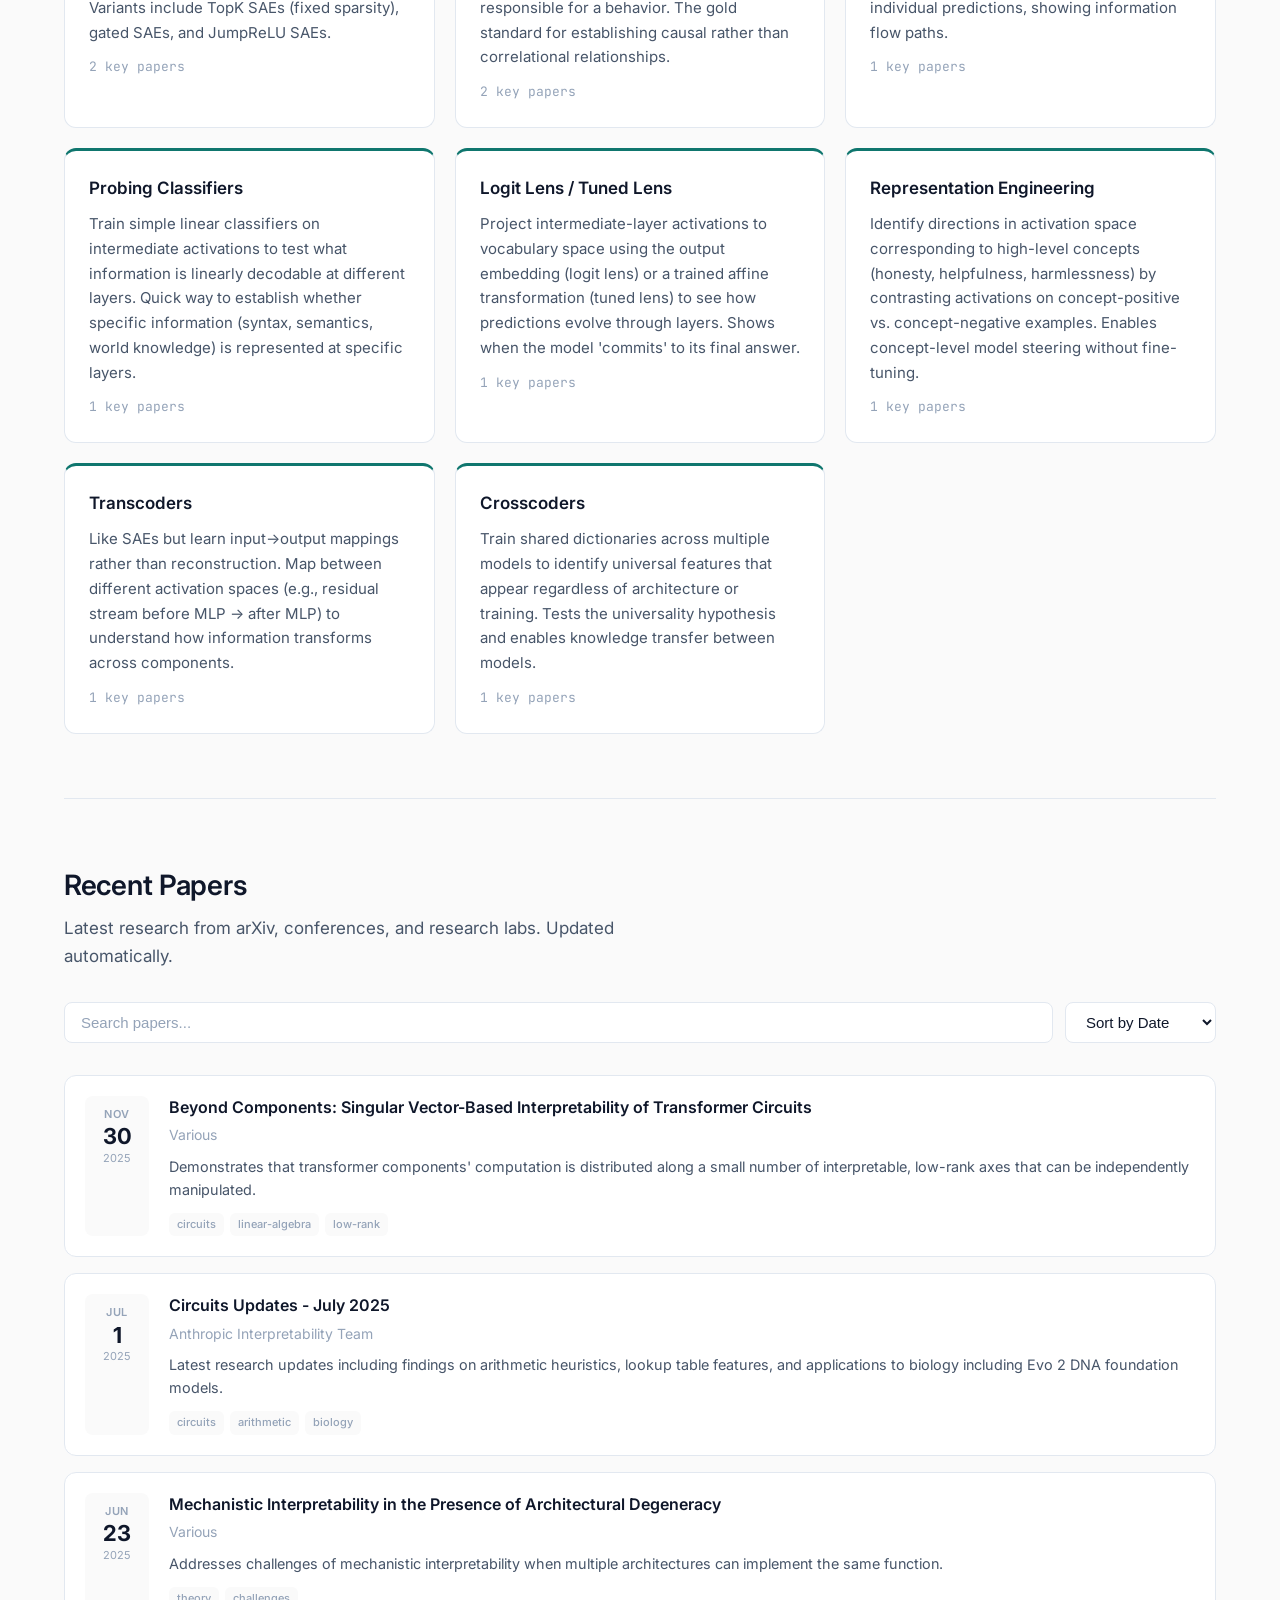
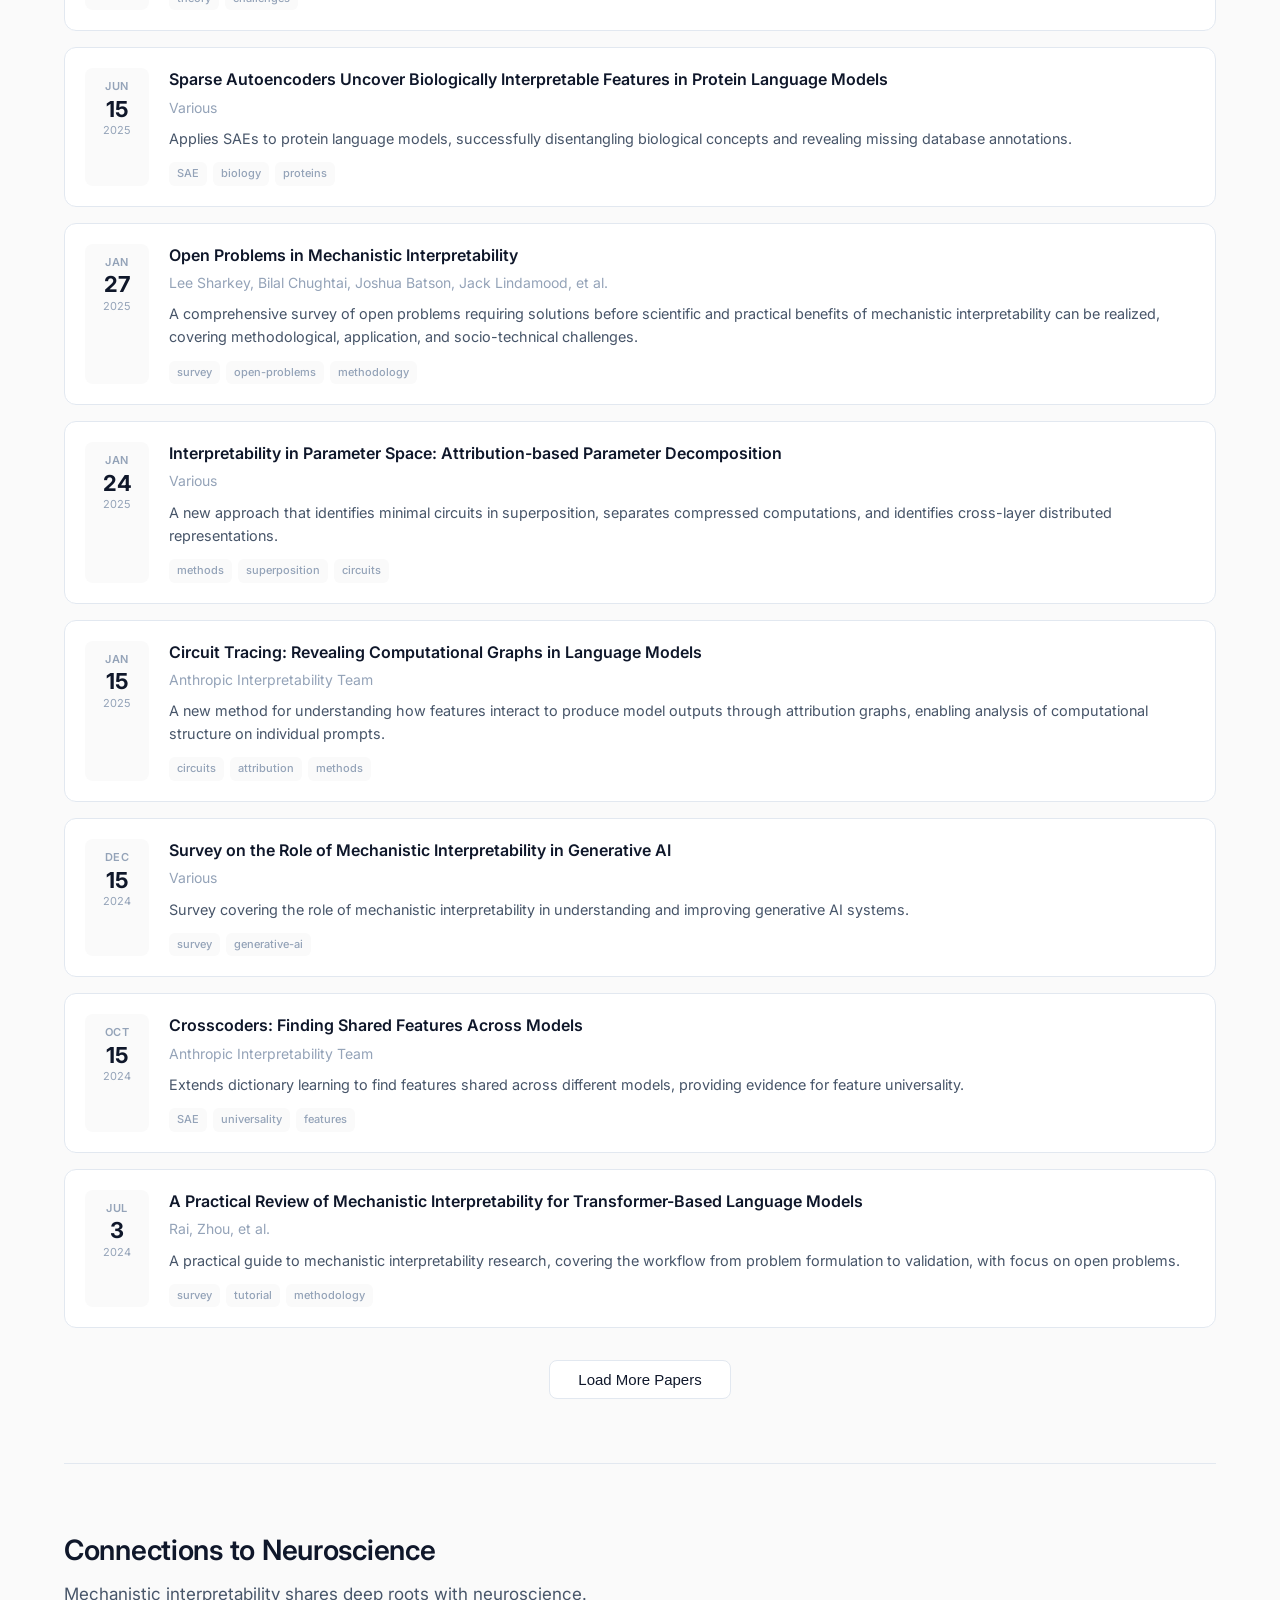
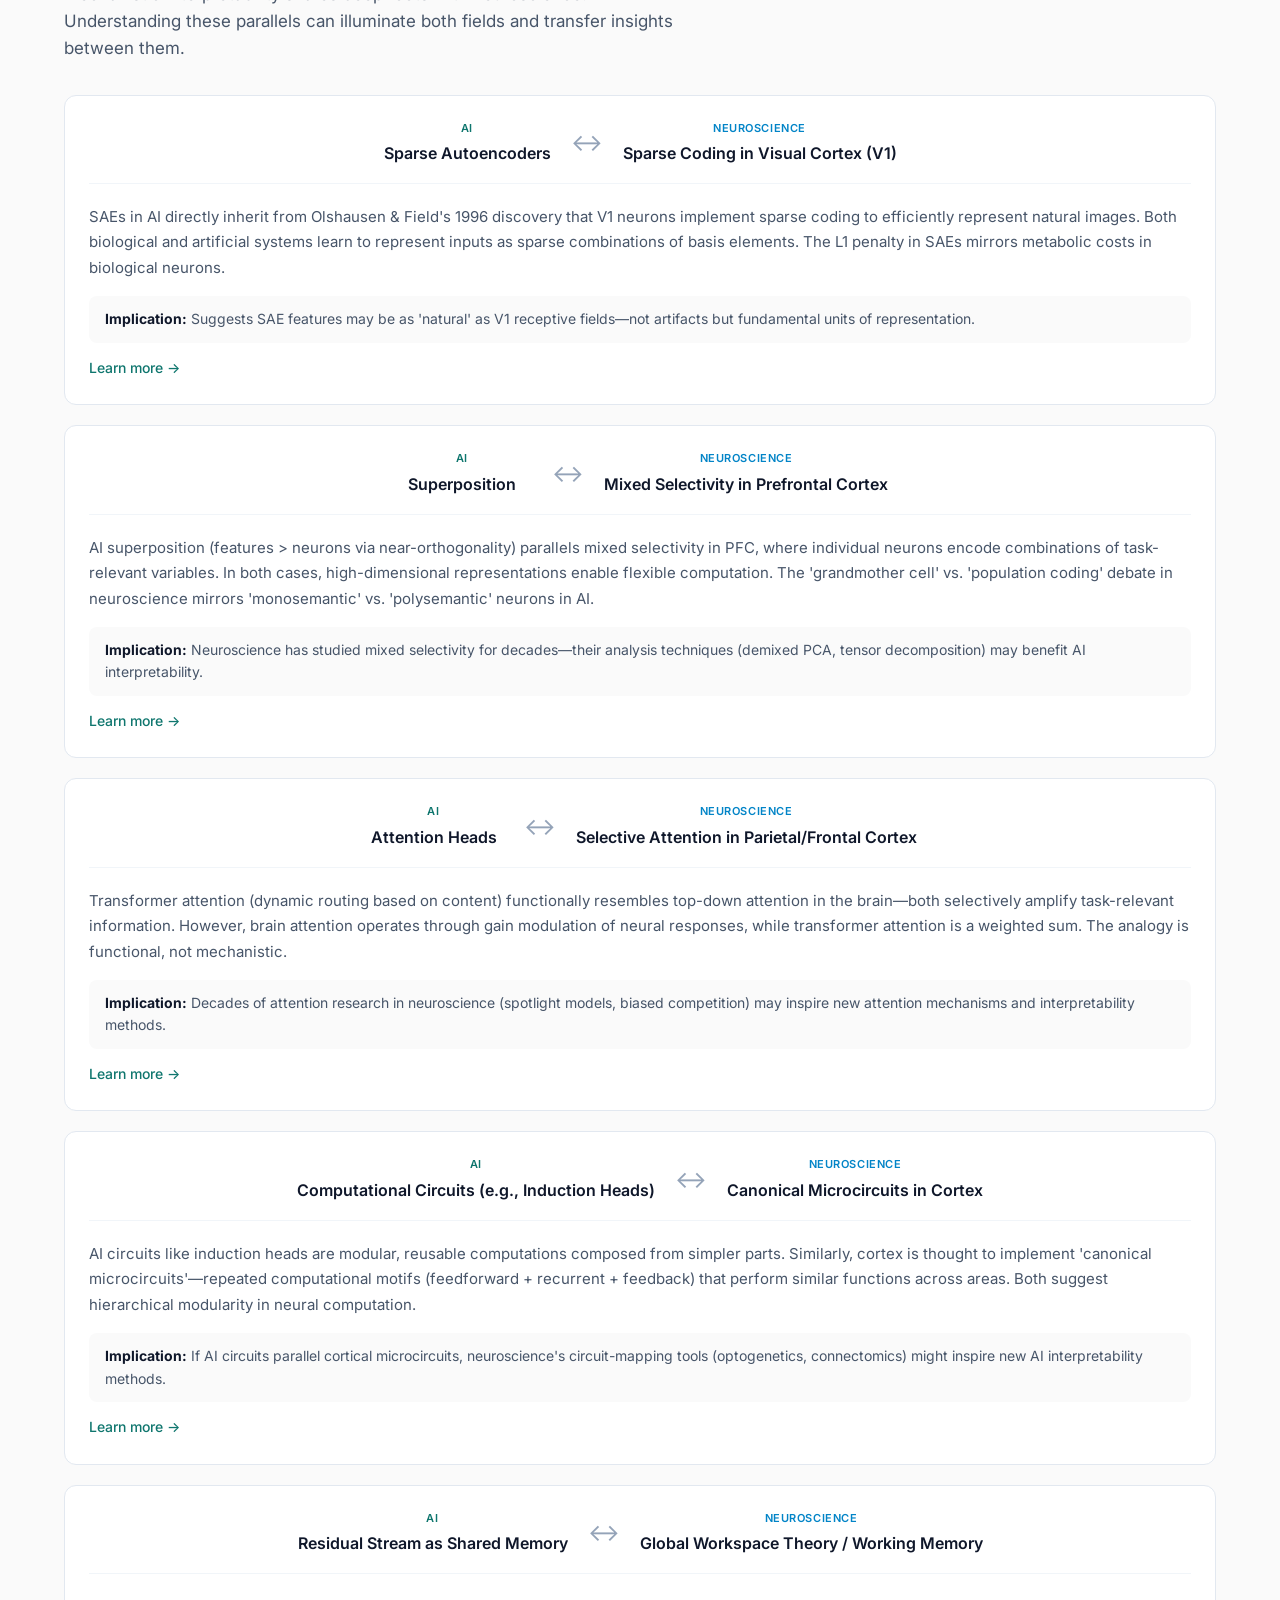
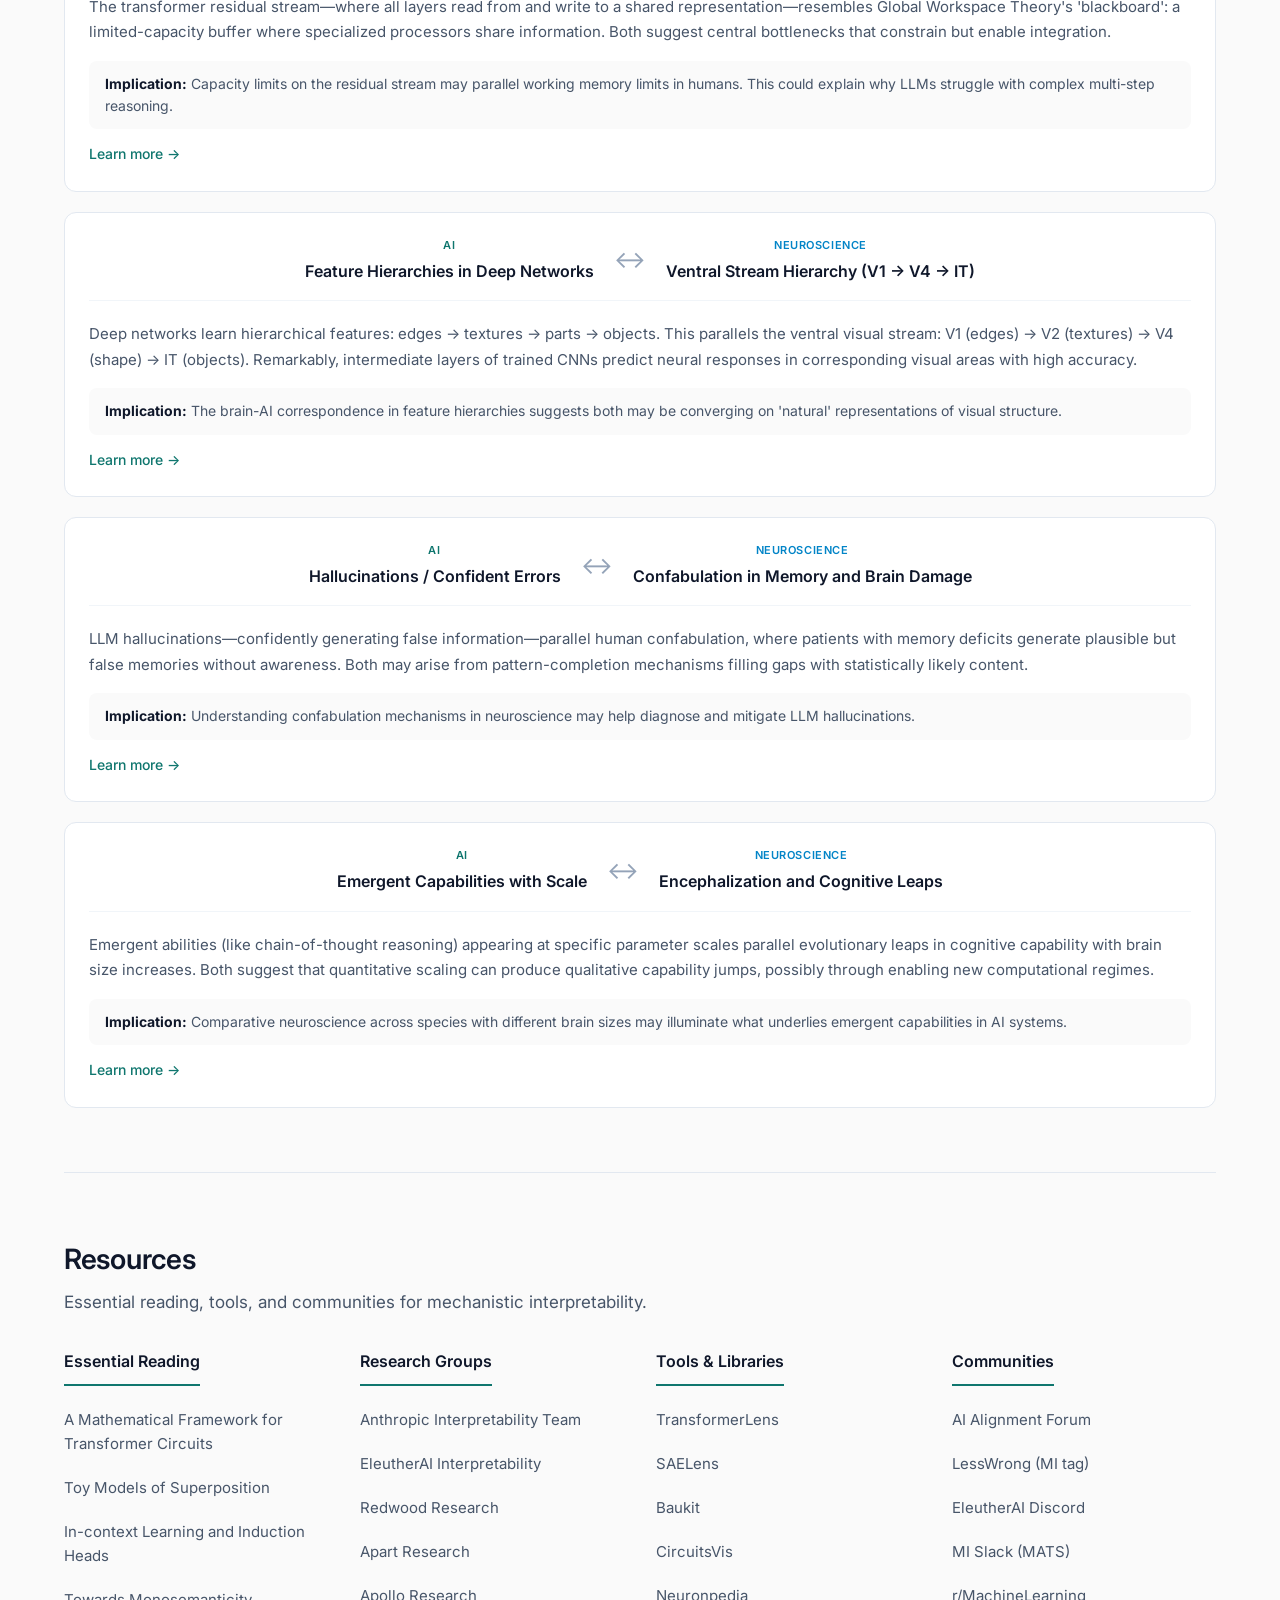
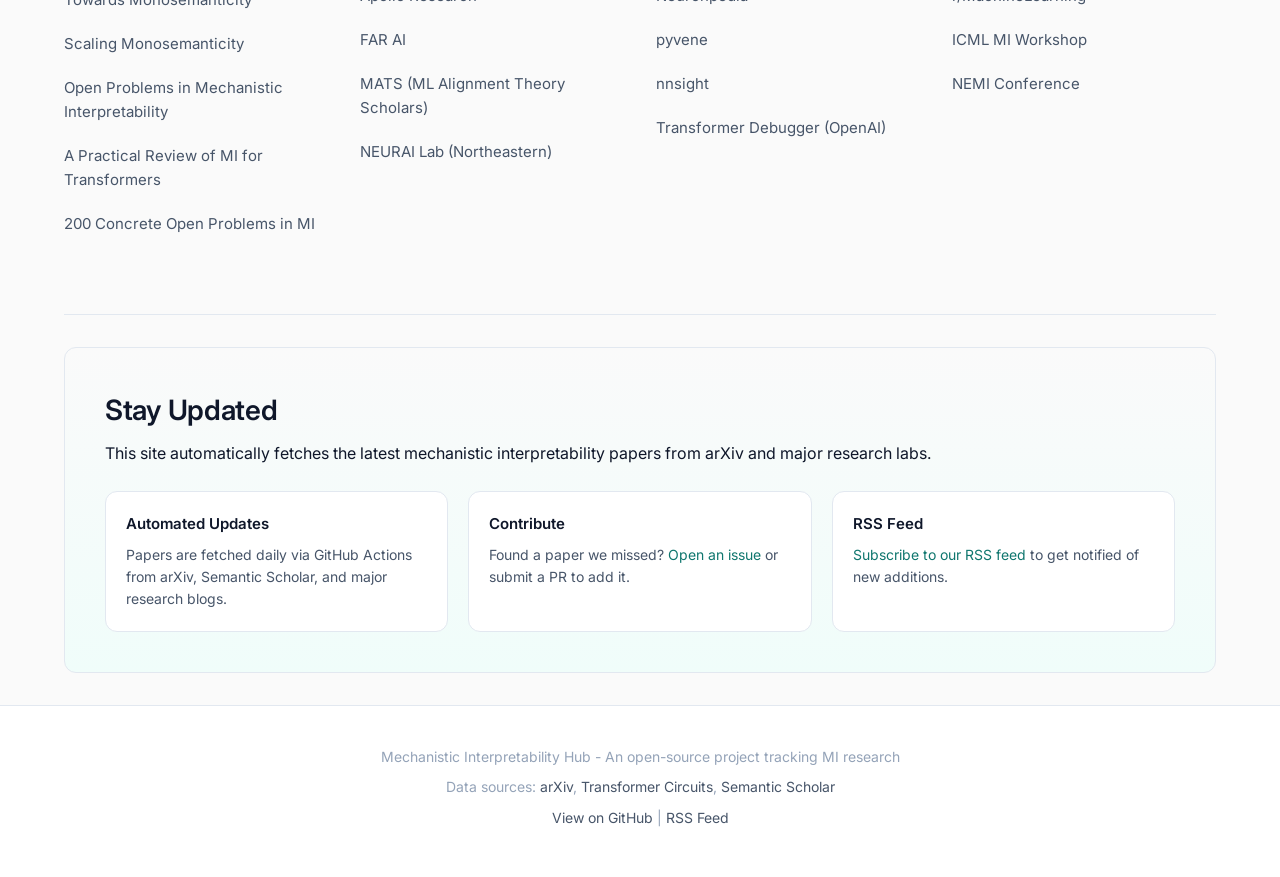
==== commit 9684fcda: "Significantly enhance content depth and add neuroscience comparisons Content improvements: - Deeper," ====
--- a/index.html
+++ b/index.html
@@ -28,6 +28,7 @@
                 <li><a href="#open-questions">Open Questions</a></li>
                 <li><a href="#techniques">Techniques</a></li>
                 <li><a href="#recent-papers">Recent Papers</a></li>
+                <li><a href="#neuro-comparison">Neuroscience Links</a></li>
                 <li><a href="#resources">Resources</a></li>
             </ul>
         </div>
@@ -91,6 +92,16 @@
 
             <div class="load-more-container">
                 <button id="load-more-papers" class="load-more-btn">Load More Papers</button>
+            </div>
+        </section>
+
+        <!-- Neuroscience Comparison Section -->
+        <section id="neuro-comparison" class="section">
+            <h2>Connections to Neuroscience</h2>
+            <p class="section-intro">Mechanistic interpretability shares deep roots with neuroscience. Understanding these parallels can illuminate both fields and transfer insights between them.</p>
+
+            <div id="neuro-comparisons-grid" class="neuro-comparisons-grid">
+                <!-- Populated by JavaScript -->
             </div>
         </section>
 
--- a/styles.css
+++ b/styles.css
@@ -1,38 +1,29 @@
-/* CSS Variables */
+/* CSS Variables - Professional, clean palette */
 :root {
-    --primary-color: #8b5cf6;
-    --primary-dark: #7c3aed;
-    --primary-glow: rgba(139, 92, 246, 0.4);
-    --secondary-color: #06b6d4;
-    --secondary-glow: rgba(6, 182, 212, 0.4);
-    --accent-pink: #ec4899;
-    --accent-orange: #f97316;
-    --background: #030712;
-    --background-secondary: #0a0f1a;
-    --surface: rgba(15, 23, 42, 0.8);
-    --surface-solid: #0f172a;
-    --surface-light: rgba(30, 41, 59, 0.8);
-    --surface-hover: rgba(51, 65, 85, 0.6);
-    --text-primary: #f8fafc;
-    --text-secondary: #cbd5e1;
-    --text-muted: #64748b;
-    --border-color: rgba(148, 163, 184, 0.1);
-    --border-glow: rgba(139, 92, 246, 0.3);
-    --success: #10b981;
-    --warning: #f59e0b;
-    --error: #ef4444;
-    --gradient-1: linear-gradient(135deg, #667eea 0%, #764ba2 100%);
-    --gradient-2: linear-gradient(135deg, #f093fb 0%, #f5576c 100%);
-    --gradient-3: linear-gradient(135deg, #4facfe 0%, #00f2fe 100%);
-    --gradient-hero: linear-gradient(135deg, #1a1a2e 0%, #16213e 50%, #0f3460 100%);
+    --primary-color: #0f766e;
+    --primary-light: #14b8a6;
+    --primary-dark: #0d9488;
+    --accent-color: #0284c7;
+    --background: #fafafa;
+    --background-alt: #ffffff;
+    --surface: #ffffff;
+    --surface-hover: #f8fafc;
+    --text-primary: #0f172a;
+    --text-secondary: #475569;
+    --text-muted: #94a3b8;
+    --border-color: #e2e8f0;
+    --border-light: #f1f5f9;
+    --success: #059669;
+    --warning: #d97706;
+    --error: #dc2626;
     --font-sans: 'Inter', -apple-system, BlinkMacSystemFont, 'Segoe UI', sans-serif;
     --font-mono: 'JetBrains Mono', 'Fira Code', monospace;
-    --shadow-glow: 0 0 40px rgba(139, 92, 246, 0.15);
-    --shadow-card: 0 4px 24px rgba(0, 0, 0, 0.4);
-    --radius-sm: 0.5rem;
-    --radius-md: 0.75rem;
-    --radius-lg: 1rem;
-    --radius-xl: 1.5rem;
+    --shadow-sm: 0 1px 2px rgba(0, 0, 0, 0.04);
+    --shadow-md: 0 4px 12px rgba(0, 0, 0, 0.05);
+    --shadow-lg: 0 8px 24px rgba(0, 0, 0, 0.08);
+    --radius-sm: 6px;
+    --radius-md: 8px;
+    --radius-lg: 12px;
 }
 
 /* Reset & Base */
@@ -44,7 +35,7 @@
 
 html {
     scroll-behavior: smooth;
-    scroll-padding-top: 80px;
+    scroll-padding-top: 70px;
 }
 
 body {
@@ -53,113 +44,63 @@
     color: var(--text-primary);
     line-height: 1.6;
     font-size: 16px;
-    overflow-x: hidden;
-}
-
-/* Animated Background */
-body::before {
-    content: '';
-    position: fixed;
-    top: 0;
-    left: 0;
-    right: 0;
-    bottom: 0;
-    background:
-        radial-gradient(ellipse at 20% 20%, rgba(139, 92, 246, 0.08) 0%, transparent 50%),
-        radial-gradient(ellipse at 80% 80%, rgba(6, 182, 212, 0.08) 0%, transparent 50%),
-        radial-gradient(ellipse at 40% 60%, rgba(236, 72, 153, 0.05) 0%, transparent 40%);
-    pointer-events: none;
-    z-index: -1;
+    -webkit-font-smoothing: antialiased;
+    -moz-osx-font-smoothing: grayscale;
 }
 
 a {
     color: var(--primary-color);
     text-decoration: none;
-    transition: all 0.3s ease;
+    transition: color 0.2s ease;
 }
 
 a:hover {
-    color: var(--secondary-color);
-    text-shadow: 0 0 20px var(--secondary-glow);
+    color: var(--primary-dark);
+    text-decoration: underline;
 }
 
 .container {
-    max-width: 1300px;
+    max-width: 1200px;
     margin: 0 auto;
-    padding: 0 2rem;
+    padding: 0 24px;
 }
 
 /* Hero Section */
 .hero {
-    position: relative;
-    padding: 6rem 0 5rem;
+    background: linear-gradient(180deg, #f0fdfa 0%, var(--background) 100%);
+    padding: 80px 0 60px;
     text-align: center;
-    overflow: hidden;
-    background: var(--gradient-hero);
-}
-
-.hero::before {
-    content: '';
-    position: absolute;
-    top: 0;
-    left: 0;
-    right: 0;
-    bottom: 0;
-    background-image: url("data:image/svg+xml,%3Csvg xmlns='http://www.w3.org/2000/svg' viewBox='0 0 100 100'%3E%3Ccircle cx='10' cy='10' r='1' fill='%238b5cf6' opacity='0.3'/%3E%3Ccircle cx='30' cy='20' r='1.5' fill='%2306b6d4' opacity='0.3'/%3E%3Ccircle cx='50' cy='10' r='1' fill='%238b5cf6' opacity='0.3'/%3E%3Ccircle cx='70' cy='25' r='2' fill='%23ec4899' opacity='0.2'/%3E%3Ccircle cx='90' cy='15' r='1' fill='%2306b6d4' opacity='0.3'/%3E%3Ccircle cx='20' cy='40' r='1.5' fill='%23ec4899' opacity='0.2'/%3E%3Ccircle cx='40' cy='35' r='1' fill='%238b5cf6' opacity='0.3'/%3E%3Ccircle cx='60' cy='45' r='2' fill='%2306b6d4' opacity='0.3'/%3E%3Ccircle cx='80' cy='40' r='1' fill='%238b5cf6' opacity='0.3'/%3E%3Ccircle cx='15' cy='60' r='2' fill='%2306b6d4' opacity='0.3'/%3E%3Ccircle cx='35' cy='55' r='1' fill='%23ec4899' opacity='0.2'/%3E%3Ccircle cx='55' cy='65' r='1.5' fill='%238b5cf6' opacity='0.3'/%3E%3Ccircle cx='75' cy='60' r='1' fill='%2306b6d4' opacity='0.3'/%3E%3Ccircle cx='95' cy='55' r='1.5' fill='%238b5cf6' opacity='0.3'/%3E%3Ccircle cx='25' cy='80' r='1' fill='%238b5cf6' opacity='0.3'/%3E%3Ccircle cx='45' cy='85' r='2' fill='%2306b6d4' opacity='0.3'/%3E%3Ccircle cx='65' cy='80' r='1' fill='%23ec4899' opacity='0.2'/%3E%3Ccircle cx='85' cy='90' r='1.5' fill='%238b5cf6' opacity='0.3'/%3E%3Cline x1='10' y1='10' x2='30' y2='20' stroke='%238b5cf6' stroke-width='0.2' opacity='0.2'/%3E%3Cline x1='30' y1='20' x2='50' y2='10' stroke='%238b5cf6' stroke-width='0.2' opacity='0.2'/%3E%3Cline x1='50' y1='10' x2='70' y2='25' stroke='%2306b6d4' stroke-width='0.2' opacity='0.2'/%3E%3Cline x1='70' y1='25' x2='90' y2='15' stroke='%2306b6d4' stroke-width='0.2' opacity='0.2'/%3E%3Cline x1='20' y1='40' x2='40' y2='35' stroke='%23ec4899' stroke-width='0.2' opacity='0.15'/%3E%3Cline x1='40' y1='35' x2='60' y2='45' stroke='%238b5cf6' stroke-width='0.2' opacity='0.2'/%3E%3Cline x1='60' y1='45' x2='80' y2='40' stroke='%2306b6d4' stroke-width='0.2' opacity='0.2'/%3E%3Cline x1='15' y1='60' x2='35' y2='55' stroke='%2306b6d4' stroke-width='0.2' opacity='0.2'/%3E%3Cline x1='35' y1='55' x2='55' y2='65' stroke='%238b5cf6' stroke-width='0.2' opacity='0.2'/%3E%3Cline x1='55' y1='65' x2='75' y2='60' stroke='%2306b6d4' stroke-width='0.2' opacity='0.2'/%3E%3Cline x1='75' y1='60' x2='95' y2='55' stroke='%238b5cf6' stroke-width='0.2' opacity='0.2'/%3E%3Cline x1='25' y1='80' x2='45' y2='85' stroke='%238b5cf6' stroke-width='0.2' opacity='0.2'/%3E%3Cline x1='45' y1='85' x2='65' y2='80' stroke='%2306b6d4' stroke-width='0.2' opacity='0.2'/%3E%3Cline x1='65' y1='80' x2='85' y2='90' stroke='%23ec4899' stroke-width='0.2' opacity='0.15'/%3E%3Cline x1='30' y1='20' x2='20' y2='40' stroke='%238b5cf6' stroke-width='0.2' opacity='0.15'/%3E%3Cline x1='60' y1='45' x2='55' y2='65' stroke='%2306b6d4' stroke-width='0.2' opacity='0.15'/%3E%3Cline x1='80' y1='40' x2='75' y2='60' stroke='%238b5cf6' stroke-width='0.2' opacity='0.15'/%3E%3C/svg%3E");
-    background-size: 400px 400px;
-    animation: float 20s ease-in-out infinite;
-    opacity: 0.6;
-}
-
-@keyframes float {
-    0%, 100% { transform: translateY(0) rotate(0deg); }
-    50% { transform: translateY(-20px) rotate(1deg); }
-}
-
-.hero::after {
-    content: '';
-    position: absolute;
-    bottom: 0;
-    left: 0;
-    right: 0;
-    height: 150px;
-    background: linear-gradient(to top, var(--background), transparent);
+    border-bottom: 1px solid var(--border-color);
 }
 
 .hero h1 {
-    font-size: 4rem;
-    font-weight: 800;
-    margin-bottom: 1.5rem;
-    position: relative;
-    background: linear-gradient(135deg, #fff 0%, #c4b5fd 50%, #67e8f9 100%);
-    -webkit-background-clip: text;
-    -webkit-text-fill-color: transparent;
-    background-clip: text;
+    font-size: 2.75rem;
+    font-weight: 700;
+    color: var(--text-primary);
+    margin-bottom: 16px;
     letter-spacing: -0.02em;
-    text-shadow: 0 0 80px rgba(139, 92, 246, 0.5);
+    line-height: 1.2;
 }
 
 .hero .subtitle {
-    font-size: 1.35rem;
-    color: var(--text-secondary);
-    max-width: 700px;
-    margin: 0 auto 2rem;
-    position: relative;
+    font-size: 1.125rem;
+    color: var(--text-secondary);
+    max-width: 600px;
+    margin: 0 auto 24px;
     line-height: 1.7;
 }
 
 .last-updated {
     display: inline-flex;
     align-items: center;
-    gap: 0.5rem;
+    gap: 8px;
     font-size: 0.875rem;
     color: var(--text-muted);
     font-family: var(--font-mono);
-    position: relative;
-    padding: 0.5rem 1rem;
-    background: rgba(139, 92, 246, 0.1);
-    border: 1px solid rgba(139, 92, 246, 0.2);
-    border-radius: var(--radius-lg);
+    padding: 8px 16px;
+    background: var(--surface);
+    border: 1px solid var(--border-color);
+    border-radius: var(--radius-md);
 }
 
 .last-updated::before {
@@ -168,19 +109,13 @@
     height: 8px;
     background: var(--success);
     border-radius: 50%;
-    animation: pulse 2s ease-in-out infinite;
-}
-
-@keyframes pulse {
-    0%, 100% { opacity: 1; transform: scale(1); }
-    50% { opacity: 0.5; transform: scale(1.2); }
 }
 
 /* Sticky Navigation */
 .sticky-nav {
-    background: rgba(3, 7, 18, 0.8);
-    backdrop-filter: blur(20px);
-    -webkit-backdrop-filter: blur(20px);
+    background: rgba(255, 255, 255, 0.95);
+    backdrop-filter: blur(8px);
+    -webkit-backdrop-filter: blur(8px);
     border-bottom: 1px solid var(--border-color);
     position: sticky;
     top: 0;
@@ -191,97 +126,80 @@
     display: flex;
     justify-content: center;
     list-style: none;
-    gap: 0.5rem;
-    padding: 1rem 0;
+    gap: 4px;
+    padding: 12px 0;
     overflow-x: auto;
     -webkit-overflow-scrolling: touch;
 }
 
 .sticky-nav a {
-    color: var(--text-muted);
-    padding: 0.6rem 1.25rem;
-    border-radius: var(--radius-lg);
+    color: var(--text-secondary);
+    padding: 8px 16px;
+    border-radius: var(--radius-md);
     font-weight: 500;
     font-size: 0.9rem;
     white-space: nowrap;
-    transition: all 0.3s ease;
-    border: 1px solid transparent;
+    transition: all 0.2s ease;
 }
 
 .sticky-nav a:hover,
 .sticky-nav a.active {
-    color: var(--text-primary);
-    background: rgba(139, 92, 246, 0.15);
-    border-color: rgba(139, 92, 246, 0.3);
+    color: var(--primary-color);
+    background: #f0fdfa;
     text-decoration: none;
-    text-shadow: none;
 }
 
 /* Sections */
 .section {
-    padding: 5rem 0;
-    position: relative;
-}
-
-.section::before {
-    content: '';
-    position: absolute;
-    left: 0;
-    right: 0;
-    bottom: 0;
-    height: 1px;
-    background: linear-gradient(90deg, transparent, var(--border-color), transparent);
+    padding: 64px 0;
+    border-bottom: 1px solid var(--border-color);
 }
 
 .section h2 {
-    font-size: 2.5rem;
-    font-weight: 700;
-    margin-bottom: 1rem;
-    background: linear-gradient(135deg, var(--text-primary) 0%, var(--primary-color) 100%);
-    -webkit-background-clip: text;
-    -webkit-text-fill-color: transparent;
-    background-clip: text;
+    font-size: 1.75rem;
+    font-weight: 600;
+    color: var(--text-primary);
+    margin-bottom: 8px;
+    letter-spacing: -0.01em;
 }
 
 .section-intro {
     color: var(--text-secondary);
-    font-size: 1.15rem;
-    margin-bottom: 2.5rem;
-    max-width: 700px;
+    font-size: 1.0625rem;
+    margin-bottom: 32px;
+    max-width: 640px;
 }
 
 /* Filter Controls */
 .filter-controls {
     display: flex;
     flex-wrap: wrap;
-    gap: 0.75rem;
-    margin-bottom: 2.5rem;
+    gap: 8px;
+    margin-bottom: 32px;
 }
 
 .filter-btn {
-    padding: 0.6rem 1.25rem;
+    padding: 8px 16px;
     border: 1px solid var(--border-color);
     background: var(--surface);
-    backdrop-filter: blur(10px);
-    color: var(--text-secondary);
-    border-radius: var(--radius-lg);
+    color: var(--text-secondary);
+    border-radius: var(--radius-md);
     cursor: pointer;
     font-size: 0.875rem;
     font-weight: 500;
-    transition: all 0.3s ease;
+    transition: all 0.2s ease;
 }
 
 .filter-btn:hover {
     border-color: var(--primary-color);
     color: var(--primary-color);
-    box-shadow: 0 0 20px var(--primary-glow);
+    background: #f0fdfa;
 }
 
 .filter-btn.active {
-    background: linear-gradient(135deg, var(--primary-color), var(--primary-dark));
+    background: var(--primary-color);
     border-color: var(--primary-color);
     color: white;
-    box-shadow: 0 4px 20px var(--primary-glow);
 }
 
 /* Card Base Styles */
@@ -291,235 +209,164 @@
 .paper-card,
 .update-card {
     background: var(--surface);
-    backdrop-filter: blur(20px);
-    -webkit-backdrop-filter: blur(20px);
     border: 1px solid var(--border-color);
     border-radius: var(--radius-lg);
-    transition: all 0.4s cubic-bezier(0.4, 0, 0.2, 1);
-    position: relative;
-    overflow: hidden;
-}
-
-.finding-card::before,
-.technique-card::before {
-    content: '';
-    position: absolute;
-    top: 0;
-    left: 0;
-    right: 0;
-    height: 2px;
-    background: linear-gradient(90deg, var(--primary-color), var(--secondary-color));
-    opacity: 0;
-    transition: opacity 0.3s ease;
-}
-
-.finding-card:hover::before,
-.technique-card:hover::before {
-    opacity: 1;
+    transition: all 0.2s ease;
 }
 
 .finding-card:hover,
 .technique-card:hover,
 .paper-card:hover {
-    border-color: var(--border-glow);
-    transform: translateY(-4px);
-    box-shadow:
-        0 20px 40px rgba(0, 0, 0, 0.3),
-        0 0 40px var(--primary-glow);
+    border-color: var(--border-color);
+    box-shadow: var(--shadow-lg);
+    transform: translateY(-2px);
 }
 
 /* Findings Grid */
 .findings-grid {
     display: grid;
-    grid-template-columns: repeat(auto-fill, minmax(380px, 1fr));
-    gap: 1.75rem;
+    grid-template-columns: repeat(auto-fill, minmax(360px, 1fr));
+    gap: 20px;
 }
 
 .finding-card {
-    padding: 1.75rem;
+    padding: 24px;
 }
 
 .finding-card .category {
-    display: inline-flex;
-    align-items: center;
-    gap: 0.5rem;
-    font-size: 0.7rem;
-    font-weight: 700;
+    display: inline-block;
+    font-size: 0.75rem;
+    font-weight: 600;
     text-transform: uppercase;
-    letter-spacing: 0.1em;
-    padding: 0.35rem 0.85rem;
-    border-radius: var(--radius-lg);
-    margin-bottom: 1rem;
-}
-
-.finding-card .category::before {
-    content: '';
-    width: 6px;
-    height: 6px;
-    border-radius: 50%;
-    background: currentColor;
+    letter-spacing: 0.05em;
+    padding: 4px 10px;
+    border-radius: var(--radius-sm);
+    margin-bottom: 12px;
 }
 
 .finding-card .category.features {
-    background: linear-gradient(135deg, rgba(139, 92, 246, 0.2), rgba(139, 92, 246, 0.1));
-    color: #a78bfa;
-    border: 1px solid rgba(139, 92, 246, 0.3);
+    background: #dbeafe;
+    color: #1e40af;
 }
 .finding-card .category.circuits {
-    background: linear-gradient(135deg, rgba(6, 182, 212, 0.2), rgba(6, 182, 212, 0.1));
-    color: #22d3ee;
-    border: 1px solid rgba(6, 182, 212, 0.3);
+    background: #d1fae5;
+    color: #065f46;
 }
 .finding-card .category.superposition {
-    background: linear-gradient(135deg, rgba(249, 115, 22, 0.2), rgba(249, 115, 22, 0.1));
-    color: #fb923c;
-    border: 1px solid rgba(249, 115, 22, 0.3);
+    background: #fef3c7;
+    color: #92400e;
 }
 .finding-card .category.safety {
-    background: linear-gradient(135deg, rgba(236, 72, 153, 0.2), rgba(236, 72, 153, 0.1));
-    color: #f472b6;
-    border: 1px solid rgba(236, 72, 153, 0.3);
+    background: #fee2e2;
+    color: #991b1b;
 }
 
 .finding-card h3 {
-    font-size: 1.2rem;
-    font-weight: 600;
-    margin-bottom: 0.85rem;
+    font-size: 1.0625rem;
+    font-weight: 600;
+    margin-bottom: 10px;
     color: var(--text-primary);
     line-height: 1.4;
 }
 
 .finding-card p {
     color: var(--text-secondary);
-    font-size: 0.95rem;
-    margin-bottom: 1.25rem;
-    line-height: 1.7;
+    font-size: 0.9375rem;
+    margin-bottom: 16px;
+    line-height: 1.65;
 }
 
 .finding-card .meta {
     display: flex;
     justify-content: space-between;
     align-items: center;
-    font-size: 0.8rem;
-    color: var(--text-muted);
-    padding-top: 1.25rem;
-    border-top: 1px solid var(--border-color);
+    font-size: 0.8125rem;
+    color: var(--text-muted);
+    padding-top: 16px;
+    border-top: 1px solid var(--border-light);
 }
 
 .finding-card .source {
     display: flex;
     align-items: center;
-    gap: 0.5rem;
+    gap: 6px;
 }
 
 /* Open Questions */
 .questions-list {
     display: flex;
     flex-direction: column;
-    gap: 1.25rem;
+    gap: 16px;
 }
 
 .question-card {
-    padding: 1.75rem;
+    padding: 24px;
     border-left: 3px solid var(--primary-color);
-    position: relative;
-}
-
-.question-card::before {
-    content: '?';
-    position: absolute;
-    top: 1.75rem;
-    right: 1.75rem;
-    font-size: 3rem;
-    font-weight: 800;
-    color: var(--primary-color);
-    opacity: 0.1;
-    line-height: 1;
 }
 
 .question-card h3 {
-    font-size: 1.15rem;
-    font-weight: 600;
-    margin-bottom: 0.85rem;
-    color: var(--text-primary);
-    padding-right: 3rem;
+    font-size: 1.0625rem;
+    font-weight: 600;
+    margin-bottom: 10px;
+    color: var(--text-primary);
 }
 
 .question-card p {
     color: var(--text-secondary);
-    font-size: 0.95rem;
-    margin-bottom: 1rem;
-    line-height: 1.7;
+    font-size: 0.9375rem;
+    margin-bottom: 12px;
+    line-height: 1.65;
 }
 
 .question-card .importance {
     display: inline-flex;
     align-items: center;
-    gap: 0.5rem;
-    font-size: 0.8rem;
+    gap: 6px;
+    font-size: 0.8125rem;
     font-weight: 500;
     color: var(--warning);
-    padding: 0.35rem 0.75rem;
-    background: rgba(245, 158, 11, 0.1);
-    border-radius: var(--radius-md);
 }
 
 .question-card .importance::before {
     content: '';
     display: inline-block;
-    width: 8px;
-    height: 8px;
+    width: 6px;
+    height: 6px;
     background: currentColor;
     border-radius: 50%;
-    animation: pulse 2s ease-in-out infinite;
-}
-
-.question-card.critical { border-left-color: var(--accent-pink); }
-.question-card.critical .importance {
-    color: var(--accent-pink);
-    background: rgba(236, 72, 153, 0.1);
-}
-.question-card.critical::before { color: var(--accent-pink); }
+}
+
+.question-card.critical { border-left-color: var(--error); }
+.question-card.critical .importance { color: var(--error); }
 
 /* Techniques Grid */
 .techniques-grid {
     display: grid;
-    grid-template-columns: repeat(auto-fill, minmax(320px, 1fr));
-    gap: 1.75rem;
+    grid-template-columns: repeat(auto-fill, minmax(300px, 1fr));
+    gap: 20px;
 }
 
 .technique-card {
-    padding: 1.75rem;
+    padding: 24px;
+    border-top: 3px solid var(--primary-color);
 }
 
 .technique-card h3 {
-    font-size: 1.15rem;
-    font-weight: 600;
-    margin-bottom: 0.85rem;
-    color: var(--text-primary);
-    display: flex;
-    align-items: center;
-    gap: 0.75rem;
-}
-
-.technique-card h3::before {
-    content: '';
-    width: 10px;
-    height: 10px;
-    background: linear-gradient(135deg, var(--primary-color), var(--secondary-color));
-    border-radius: 3px;
-    flex-shrink: 0;
+    font-size: 1.0625rem;
+    font-weight: 600;
+    margin-bottom: 10px;
+    color: var(--text-primary);
 }
 
 .technique-card p {
     color: var(--text-secondary);
-    font-size: 0.95rem;
-    margin-bottom: 1rem;
-    line-height: 1.7;
+    font-size: 0.9375rem;
+    margin-bottom: 12px;
+    line-height: 1.65;
 }
 
 .technique-card .papers-count {
-    font-size: 0.8rem;
+    font-size: 0.8125rem;
     color: var(--text-muted);
     font-family: var(--font-mono);
 }
@@ -527,22 +374,21 @@
 /* Papers Section */
 .papers-controls {
     display: flex;
-    gap: 1rem;
-    margin-bottom: 2.5rem;
+    gap: 12px;
+    margin-bottom: 32px;
     flex-wrap: wrap;
 }
 
 .search-input {
     flex: 1;
-    min-width: 280px;
-    padding: 0.85rem 1.25rem;
+    min-width: 260px;
+    padding: 10px 16px;
     background: var(--surface);
-    backdrop-filter: blur(10px);
     border: 1px solid var(--border-color);
-    border-radius: var(--radius-lg);
-    color: var(--text-primary);
-    font-size: 0.95rem;
-    transition: all 0.3s ease;
+    border-radius: var(--radius-md);
+    color: var(--text-primary);
+    font-size: 0.9375rem;
+    transition: all 0.2s ease;
 }
 
 .search-input::placeholder {
@@ -552,18 +398,17 @@
 .search-input:focus {
     outline: none;
     border-color: var(--primary-color);
-    box-shadow: 0 0 20px var(--primary-glow);
+    box-shadow: 0 0 0 3px rgba(15, 118, 110, 0.1);
 }
 
 .sort-select {
-    padding: 0.85rem 1.25rem;
+    padding: 10px 16px;
     background: var(--surface);
     border: 1px solid var(--border-color);
-    border-radius: var(--radius-lg);
-    color: var(--text-primary);
-    font-size: 0.95rem;
+    border-radius: var(--radius-md);
+    color: var(--text-primary);
+    font-size: 0.9375rem;
     cursor: pointer;
-    transition: all 0.3s ease;
 }
 
 .sort-select:focus {
@@ -574,42 +419,41 @@
 .papers-list {
     display: flex;
     flex-direction: column;
-    gap: 1.25rem;
+    gap: 16px;
 }
 
 .paper-card {
-    padding: 1.5rem;
-    display: flex;
-    gap: 1.75rem;
+    padding: 20px;
+    display: flex;
+    gap: 20px;
 }
 
 .paper-date {
     flex-shrink: 0;
     text-align: center;
-    padding: 0.75rem;
-    background: linear-gradient(135deg, rgba(139, 92, 246, 0.15), rgba(6, 182, 212, 0.1));
-    border: 1px solid rgba(139, 92, 246, 0.2);
+    padding: 10px 12px;
+    background: var(--background);
     border-radius: var(--radius-md);
-    min-width: 70px;
+    min-width: 64px;
 }
 
 .paper-date .month {
-    font-size: 0.7rem;
+    font-size: 0.6875rem;
     text-transform: uppercase;
-    color: var(--primary-color);
+    color: var(--text-muted);
     font-weight: 600;
     letter-spacing: 0.05em;
 }
 
 .paper-date .day {
-    font-size: 1.5rem;
+    font-size: 1.375rem;
     font-weight: 700;
     color: var(--text-primary);
     line-height: 1.2;
 }
 
 .paper-date .year {
-    font-size: 0.7rem;
+    font-size: 0.6875rem;
     color: var(--text-muted);
 }
 
@@ -618,9 +462,9 @@
 }
 
 .paper-content h3 {
-    font-size: 1.05rem;
-    font-weight: 600;
-    margin-bottom: 0.5rem;
+    font-size: 1rem;
+    font-weight: 600;
+    margin-bottom: 6px;
     color: var(--text-primary);
     line-height: 1.4;
 }
@@ -631,13 +475,12 @@
 
 .paper-content h3 a:hover {
     color: var(--primary-color);
-    text-shadow: 0 0 20px var(--primary-glow);
 }
 
 .paper-authors {
-    font-size: 0.85rem;
-    color: var(--text-muted);
-    margin-bottom: 0.6rem;
+    font-size: 0.875rem;
+    color: var(--text-muted);
+    margin-bottom: 8px;
 }
 
 .paper-abstract {
@@ -652,59 +495,56 @@
 
 .paper-tags {
     display: flex;
-    gap: 0.5rem;
-    margin-top: 1rem;
+    gap: 6px;
+    margin-top: 12px;
     flex-wrap: wrap;
 }
 
 .paper-tag {
-    font-size: 0.7rem;
+    font-size: 0.6875rem;
     font-weight: 500;
-    padding: 0.3rem 0.65rem;
-    background: linear-gradient(135deg, rgba(139, 92, 246, 0.15), rgba(6, 182, 212, 0.1));
-    border: 1px solid rgba(139, 92, 246, 0.2);
-    border-radius: var(--radius-md);
-    color: var(--text-secondary);
+    padding: 3px 8px;
+    background: var(--background);
+    border-radius: var(--radius-sm);
+    color: var(--text-muted);
 }
 
 .load-more-container {
     text-align: center;
-    margin-top: 2.5rem;
+    margin-top: 32px;
 }
 
 .load-more-btn {
-    padding: 0.85rem 2.5rem;
-    background: transparent;
-    border: 1px solid var(--primary-color);
-    border-radius: var(--radius-lg);
-    color: var(--primary-color);
-    font-size: 0.95rem;
+    padding: 10px 28px;
+    background: var(--surface);
+    border: 1px solid var(--border-color);
+    border-radius: var(--radius-md);
+    color: var(--text-primary);
+    font-size: 0.9375rem;
     font-weight: 500;
     cursor: pointer;
-    transition: all 0.3s ease;
+    transition: all 0.2s ease;
 }
 
 .load-more-btn:hover {
-    background: var(--primary-color);
-    color: white;
-    box-shadow: 0 4px 20px var(--primary-glow);
+    background: var(--surface-hover);
+    border-color: var(--primary-color);
 }
 
 /* Resources Section */
 .resources-grid {
     display: grid;
-    grid-template-columns: repeat(auto-fill, minmax(280px, 1fr));
-    gap: 2.5rem;
+    grid-template-columns: repeat(auto-fill, minmax(260px, 1fr));
+    gap: 32px;
 }
 
 .resource-category h3 {
-    font-size: 1.1rem;
-    font-weight: 600;
-    margin-bottom: 1.25rem;
-    color: var(--text-primary);
-    padding-bottom: 0.75rem;
-    border-bottom: 2px solid transparent;
-    border-image: linear-gradient(90deg, var(--primary-color), var(--secondary-color)) 1;
+    font-size: 1rem;
+    font-weight: 600;
+    margin-bottom: 16px;
+    color: var(--text-primary);
+    padding-bottom: 10px;
+    border-bottom: 2px solid var(--primary-color);
     display: inline-block;
 }
 
@@ -713,47 +553,29 @@
 }
 
 .resource-category li {
-    margin-bottom: 0.5rem;
+    margin-bottom: 8px;
 }
 
 .resource-category a {
-    display: flex;
-    align-items: center;
-    gap: 0.75rem;
-    color: var(--text-secondary);
-    padding: 0.65rem 0.85rem;
-    margin: 0 -0.85rem;
-    border-radius: var(--radius-md);
-    transition: all 0.3s ease;
-}
-
-.resource-category a::before {
-    content: '→';
+    color: var(--text-secondary);
+    font-size: 0.9375rem;
+    display: block;
+    padding: 6px 0;
+    transition: color 0.2s ease;
+}
+
+.resource-category a:hover {
     color: var(--primary-color);
-    opacity: 0;
-    transform: translateX(-10px);
-    transition: all 0.3s ease;
-}
-
-.resource-category a:hover {
-    background: rgba(139, 92, 246, 0.1);
-    color: var(--text-primary);
     text-decoration: none;
-    text-shadow: none;
-}
-
-.resource-category a:hover::before {
-    opacity: 1;
-    transform: translateX(0);
 }
 
 /* Updates Section */
 .updates-section {
-    background: linear-gradient(135deg, rgba(139, 92, 246, 0.08), rgba(6, 182, 212, 0.05));
-    border: 1px solid rgba(139, 92, 246, 0.15);
-    border-radius: var(--radius-xl);
-    margin: 3rem 0;
-    padding: 3rem;
+    background: linear-gradient(180deg, var(--background) 0%, #f0fdfa 100%);
+    border-radius: var(--radius-lg);
+    margin: 32px 0;
+    padding: 40px;
+    border: 1px solid var(--border-color);
 }
 
 .updates-section::before {
@@ -762,60 +584,41 @@
 
 .update-info {
     display: grid;
-    grid-template-columns: repeat(auto-fill, minmax(280px, 1fr));
-    gap: 1.75rem;
-    margin-top: 2rem;
+    grid-template-columns: repeat(auto-fill, minmax(260px, 1fr));
+    gap: 20px;
+    margin-top: 24px;
 }
 
 .update-card {
-    background: var(--surface-solid);
-    padding: 1.5rem;
+    background: var(--surface);
+    padding: 20px;
 }
 
 .update-card h4 {
-    font-size: 1rem;
-    font-weight: 600;
-    margin-bottom: 0.65rem;
-    color: var(--text-primary);
-    display: flex;
-    align-items: center;
-    gap: 0.5rem;
-}
-
-.update-card:nth-child(1) h4::before { content: '🔄'; }
-.update-card:nth-child(2) h4::before { content: '🤝'; }
-.update-card:nth-child(3) h4::before { content: '📡'; }
+    font-size: 0.9375rem;
+    font-weight: 600;
+    margin-bottom: 8px;
+    color: var(--text-primary);
+}
 
 .update-card p {
-    font-size: 0.9rem;
+    font-size: 0.875rem;
     color: var(--text-secondary);
     line-height: 1.6;
 }
 
 /* Footer */
 footer {
-    background: var(--surface-solid);
+    background: var(--surface);
     border-top: 1px solid var(--border-color);
-    padding: 3rem 0;
+    padding: 40px 0;
     text-align: center;
-    position: relative;
-}
-
-footer::before {
-    content: '';
-    position: absolute;
-    top: 0;
-    left: 50%;
-    transform: translateX(-50%);
-    width: 100px;
-    height: 2px;
-    background: linear-gradient(90deg, var(--primary-color), var(--secondary-color));
 }
 
 footer p {
     color: var(--text-muted);
-    font-size: 0.9rem;
-    margin-bottom: 0.75rem;
+    font-size: 0.875rem;
+    margin-bottom: 8px;
 }
 
 footer a {
@@ -828,16 +631,24 @@
 
 /* Responsive */
 @media (max-width: 768px) {
+    .hero {
+        padding: 48px 0 40px;
+    }
+
     .hero h1 {
-        font-size: 2.5rem;
+        font-size: 2rem;
     }
 
     .hero .subtitle {
-        font-size: 1.1rem;
+        font-size: 1rem;
+    }
+
+    .section {
+        padding: 48px 0;
     }
 
     .section h2 {
-        font-size: 2rem;
+        font-size: 1.5rem;
     }
 
     .findings-grid,
@@ -851,7 +662,7 @@
 
     .paper-date {
         display: flex;
-        gap: 0.75rem;
+        gap: 8px;
         align-items: baseline;
         width: fit-content;
     }
@@ -862,78 +673,162 @@
     }
 
     .sticky-nav a {
-        padding: 0.5rem 0.85rem;
+        padding: 8px 12px;
         font-size: 0.85rem;
     }
 
     .container {
-        padding: 0 1.25rem;
+        padding: 0 16px;
     }
 
     .updates-section {
-        padding: 2rem 1.5rem;
-        margin: 2rem 0;
+        padding: 24px;
+        margin: 24px 0;
     }
 }
 
 /* Animations */
-@keyframes fadeInUp {
-    from {
-        opacity: 0;
-        transform: translateY(20px);
-    }
-    to {
-        opacity: 1;
-        transform: translateY(0);
-    }
+@keyframes fadeIn {
+    from { opacity: 0; transform: translateY(8px); }
+    to { opacity: 1; transform: translateY(0); }
 }
 
 .finding-card,
 .question-card,
 .technique-card,
 .paper-card {
-    animation: fadeInUp 0.5s ease forwards;
-}
-
-.finding-card:nth-child(2) { animation-delay: 0.1s; }
-.finding-card:nth-child(3) { animation-delay: 0.2s; }
-.finding-card:nth-child(4) { animation-delay: 0.3s; }
+    animation: fadeIn 0.3s ease forwards;
+}
 
 /* Highlight for new items */
 .new-badge {
-    background: linear-gradient(135deg, var(--success), #059669);
+    background: var(--success);
     color: white;
-    font-size: 0.65rem;
-    font-weight: 700;
-    padding: 0.2rem 0.5rem;
-    border-radius: var(--radius-md);
+    font-size: 0.625rem;
+    font-weight: 600;
+    padding: 2px 6px;
+    border-radius: var(--radius-sm);
+    text-transform: uppercase;
+    letter-spacing: 0.03em;
+    margin-left: 8px;
+}
+
+/* Selection */
+::selection {
+    background: rgba(15, 118, 110, 0.15);
+    color: var(--text-primary);
+}
+
+/* Focus visible for accessibility */
+:focus-visible {
+    outline: 2px solid var(--primary-color);
+    outline-offset: 2px;
+}
+
+/* Neuroscience Comparison Section */
+.neuro-comparisons-grid {
+    display: flex;
+    flex-direction: column;
+    gap: 20px;
+}
+
+.neuro-comparison-card {
+    background: var(--surface);
+    border: 1px solid var(--border-color);
+    border-radius: var(--radius-lg);
+    padding: 24px;
+    transition: all 0.2s ease;
+}
+
+.neuro-comparison-card:hover {
+    box-shadow: var(--shadow-lg);
+}
+
+.comparison-header {
+    display: flex;
+    align-items: center;
+    justify-content: center;
+    gap: 20px;
+    margin-bottom: 20px;
+    padding-bottom: 16px;
+    border-bottom: 1px solid var(--border-light);
+    flex-wrap: wrap;
+}
+
+.concept {
+    display: flex;
+    flex-direction: column;
+    align-items: center;
+    text-align: center;
+    min-width: 140px;
+}
+
+.concept-label {
+    font-size: 0.6875rem;
+    font-weight: 600;
     text-transform: uppercase;
     letter-spacing: 0.05em;
-    margin-left: 0.5rem;
-    box-shadow: 0 2px 10px rgba(16, 185, 129, 0.3);
-}
-
-/* Scrollbar */
-::-webkit-scrollbar {
-    width: 10px;
-    height: 10px;
-}
-
-::-webkit-scrollbar-track {
+    margin-bottom: 4px;
+}
+
+.ai-concept .concept-label {
+    color: var(--primary-color);
+}
+
+.neuro-concept .concept-label {
+    color: var(--accent-color);
+}
+
+.concept-name {
+    font-size: 1rem;
+    font-weight: 600;
+    color: var(--text-primary);
+}
+
+.comparison-arrow {
+    font-size: 1.5rem;
+    color: var(--text-muted);
+    flex-shrink: 0;
+}
+
+.comparison-text {
+    color: var(--text-secondary);
+    font-size: 0.9375rem;
+    line-height: 1.7;
+    margin-bottom: 16px;
+}
+
+.comparison-implication {
     background: var(--background);
-}
-
-::-webkit-scrollbar-thumb {
-    background: var(--surface-light);
-    border-radius: 5px;
-}
-
-::-webkit-scrollbar-thumb:hover {
-    background: var(--primary-color);
-}
-
-/* Selection */
-::selection {
-    background: rgba(139, 92, 246, 0.3);
-    color: var(--text-primary);
-}
+    padding: 12px 16px;
+    border-radius: var(--radius-md);
+    font-size: 0.875rem;
+    color: var(--text-secondary);
+    margin-bottom: 12px;
+}
+
+.comparison-implication strong {
+    color: var(--text-primary);
+}
+
+.comparison-source {
+    font-size: 0.875rem;
+    font-weight: 500;
+    color: var(--primary-color);
+    display: inline-block;
+}
+
+.comparison-source:hover {
+    text-decoration: underline;
+}
+
+@media (max-width: 768px) {
+    .comparison-header {
+        flex-direction: column;
+        gap: 12px;
+    }
+
+    .comparison-arrow {
+        transform: rotate(90deg);
+    }
+}
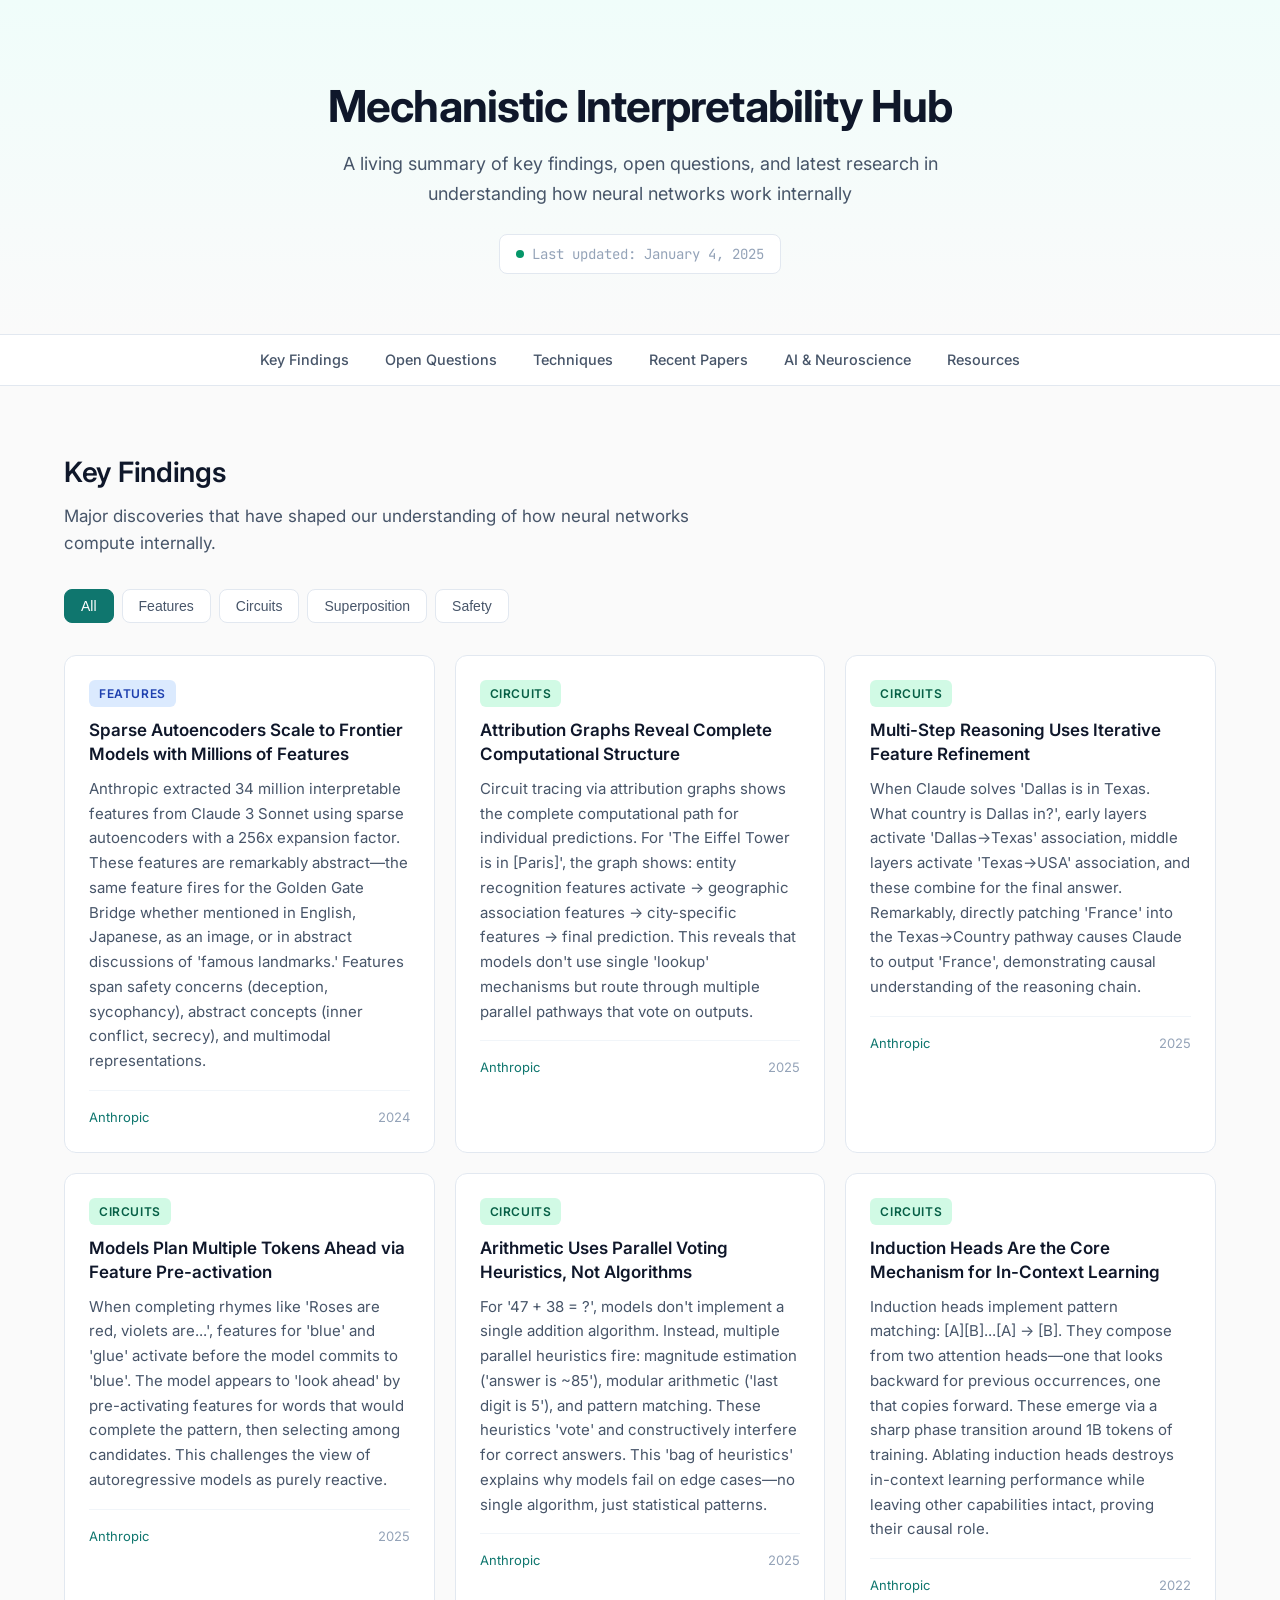
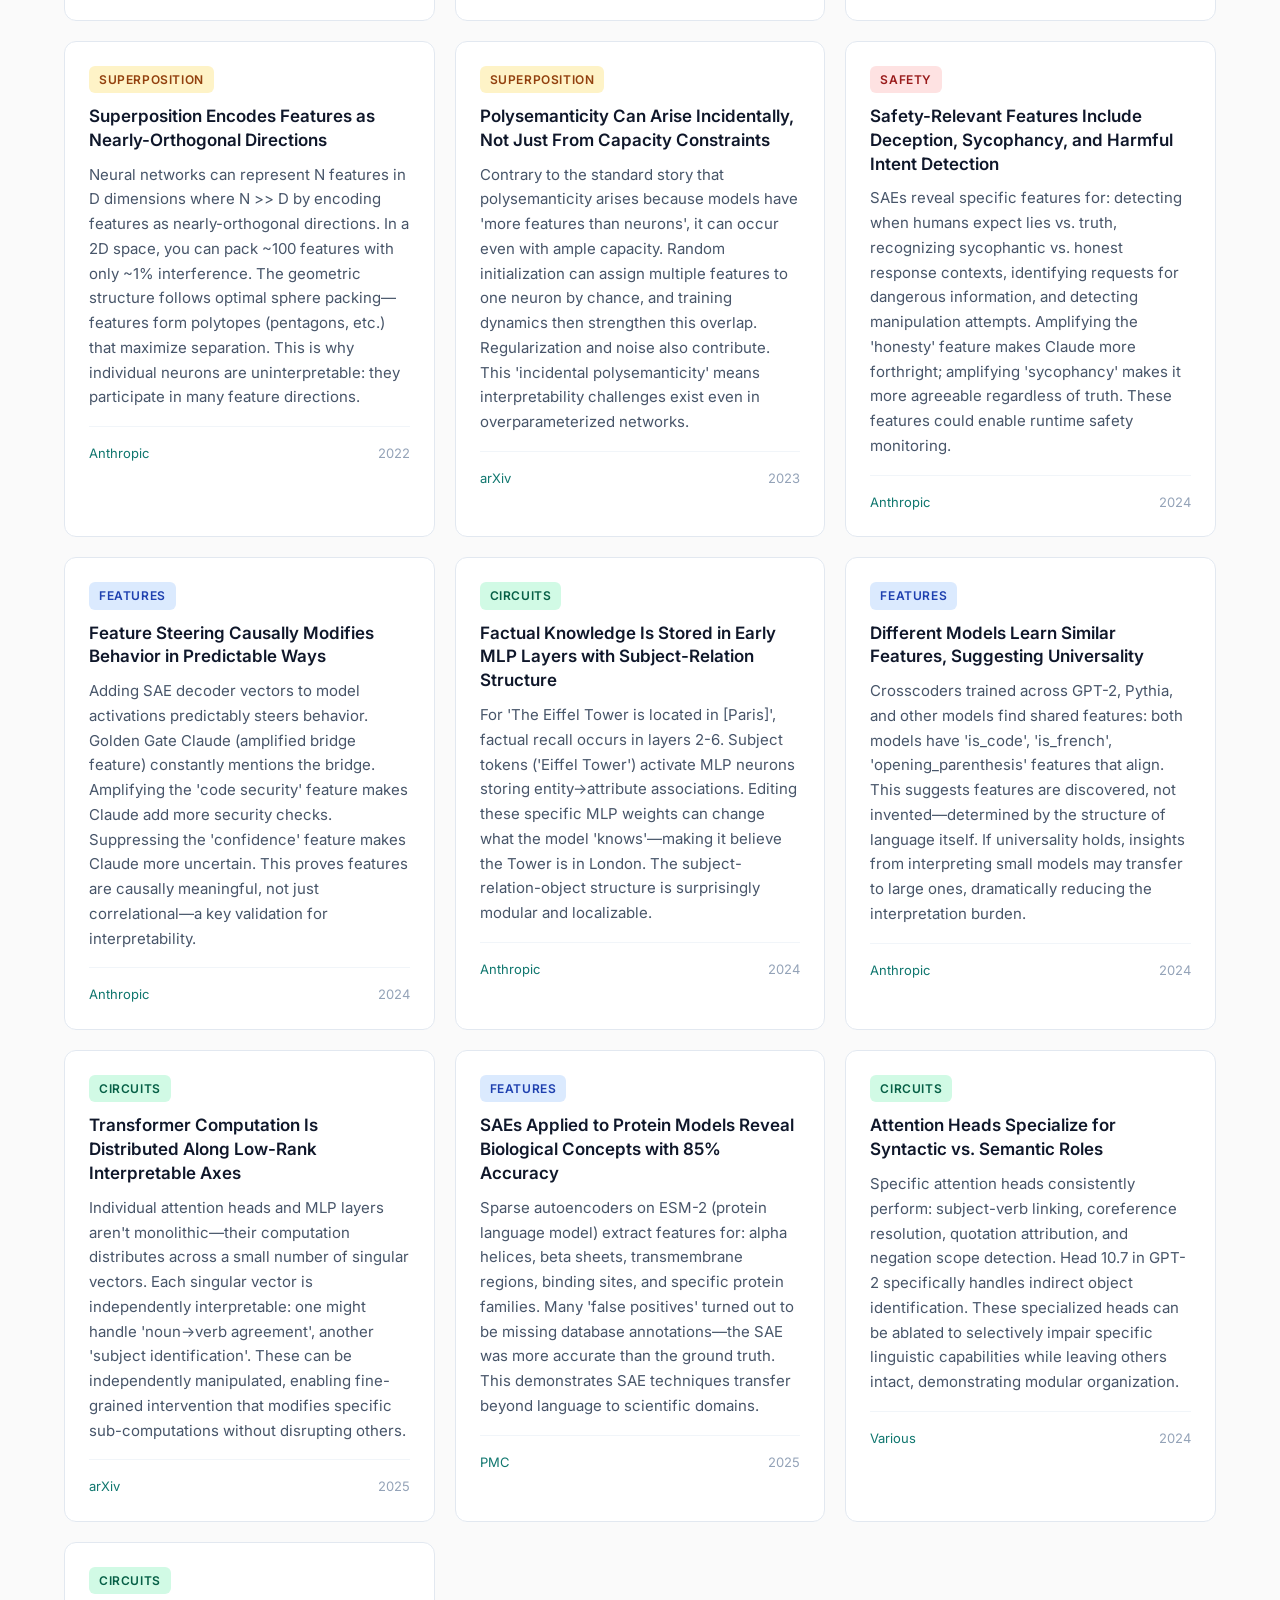
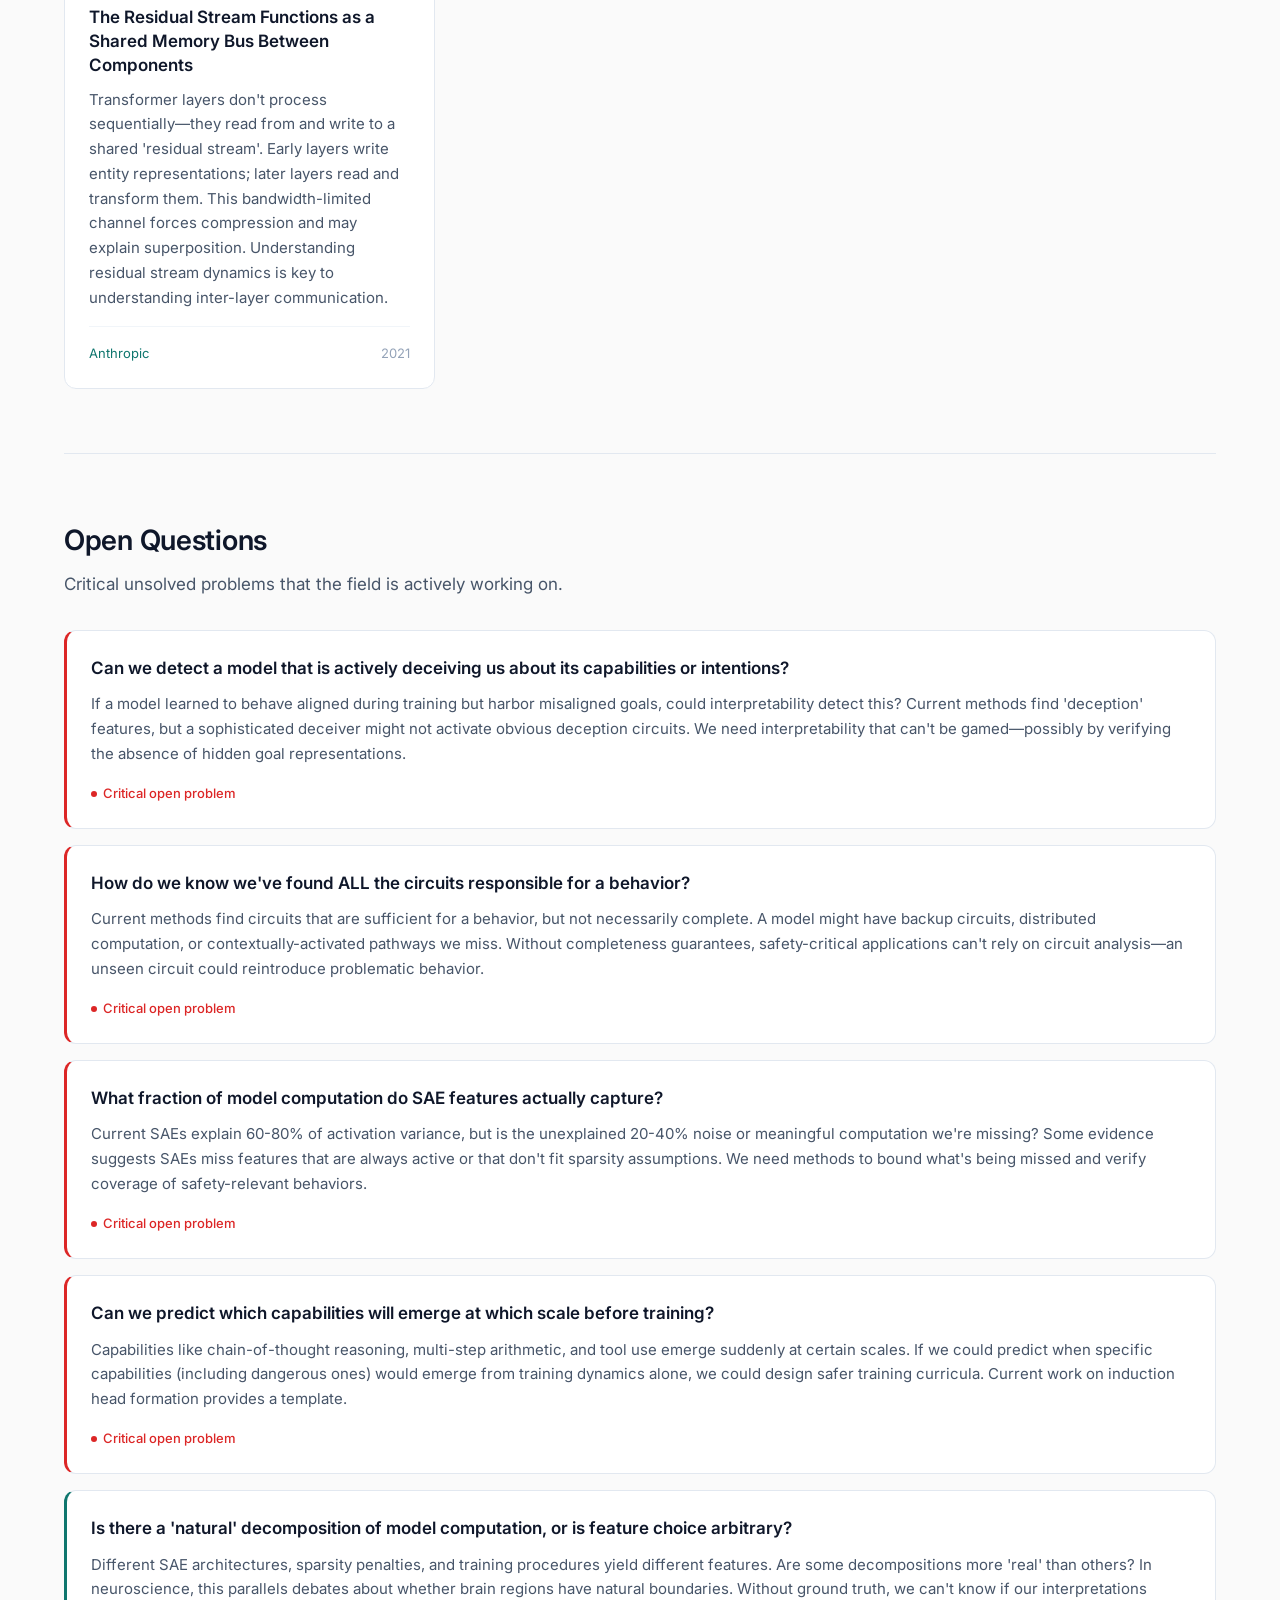
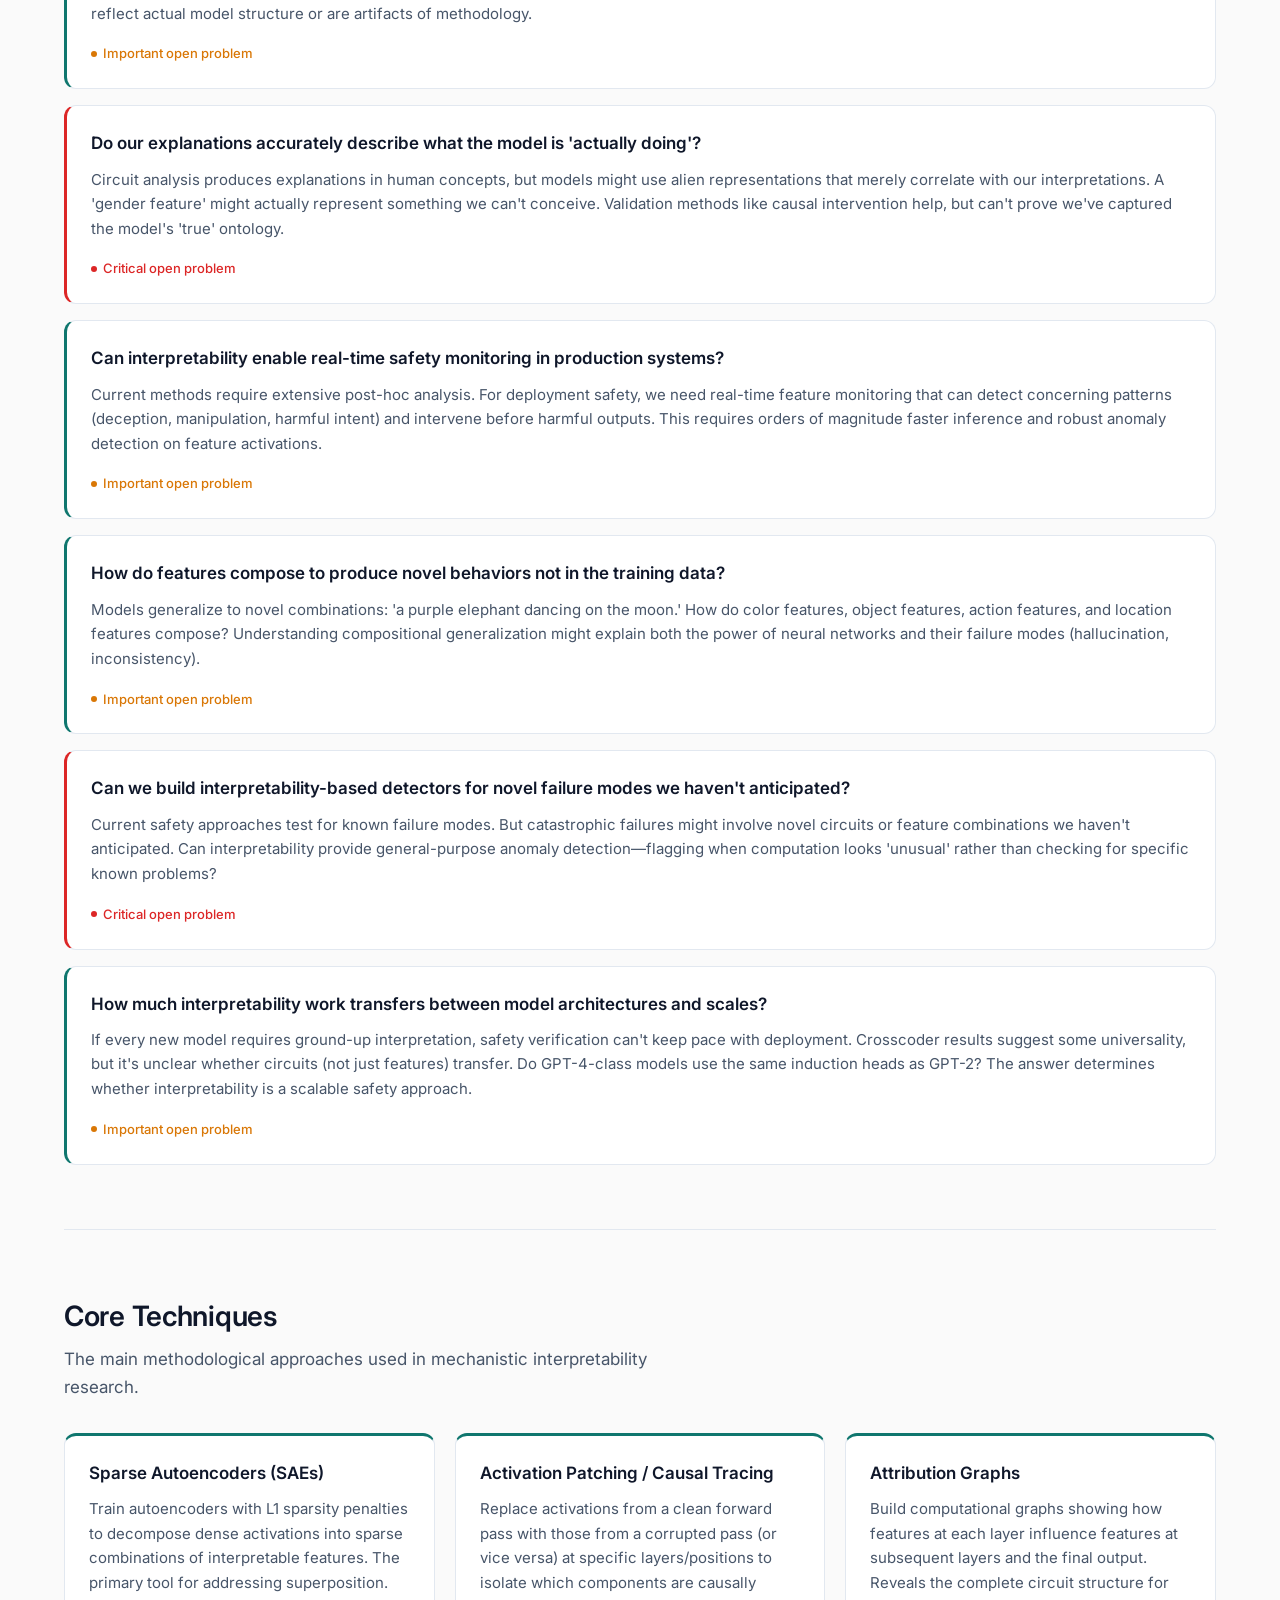
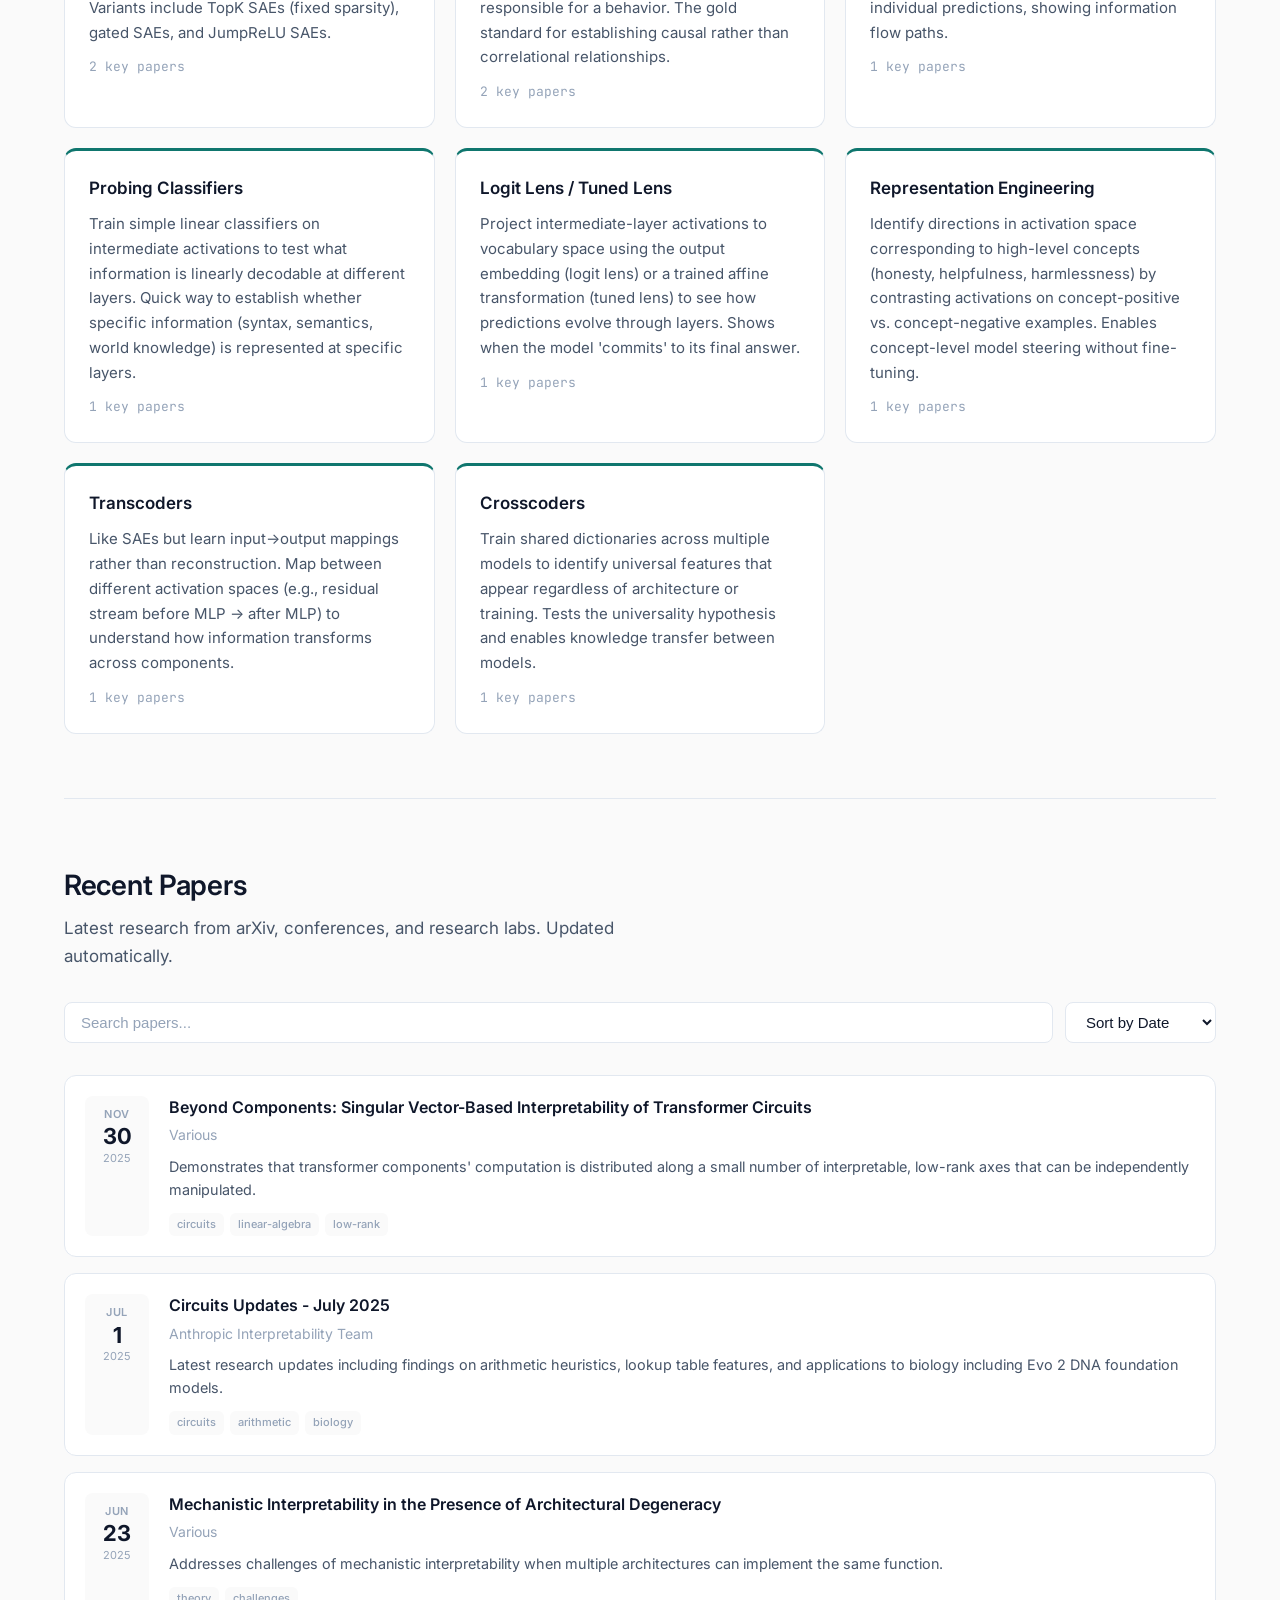
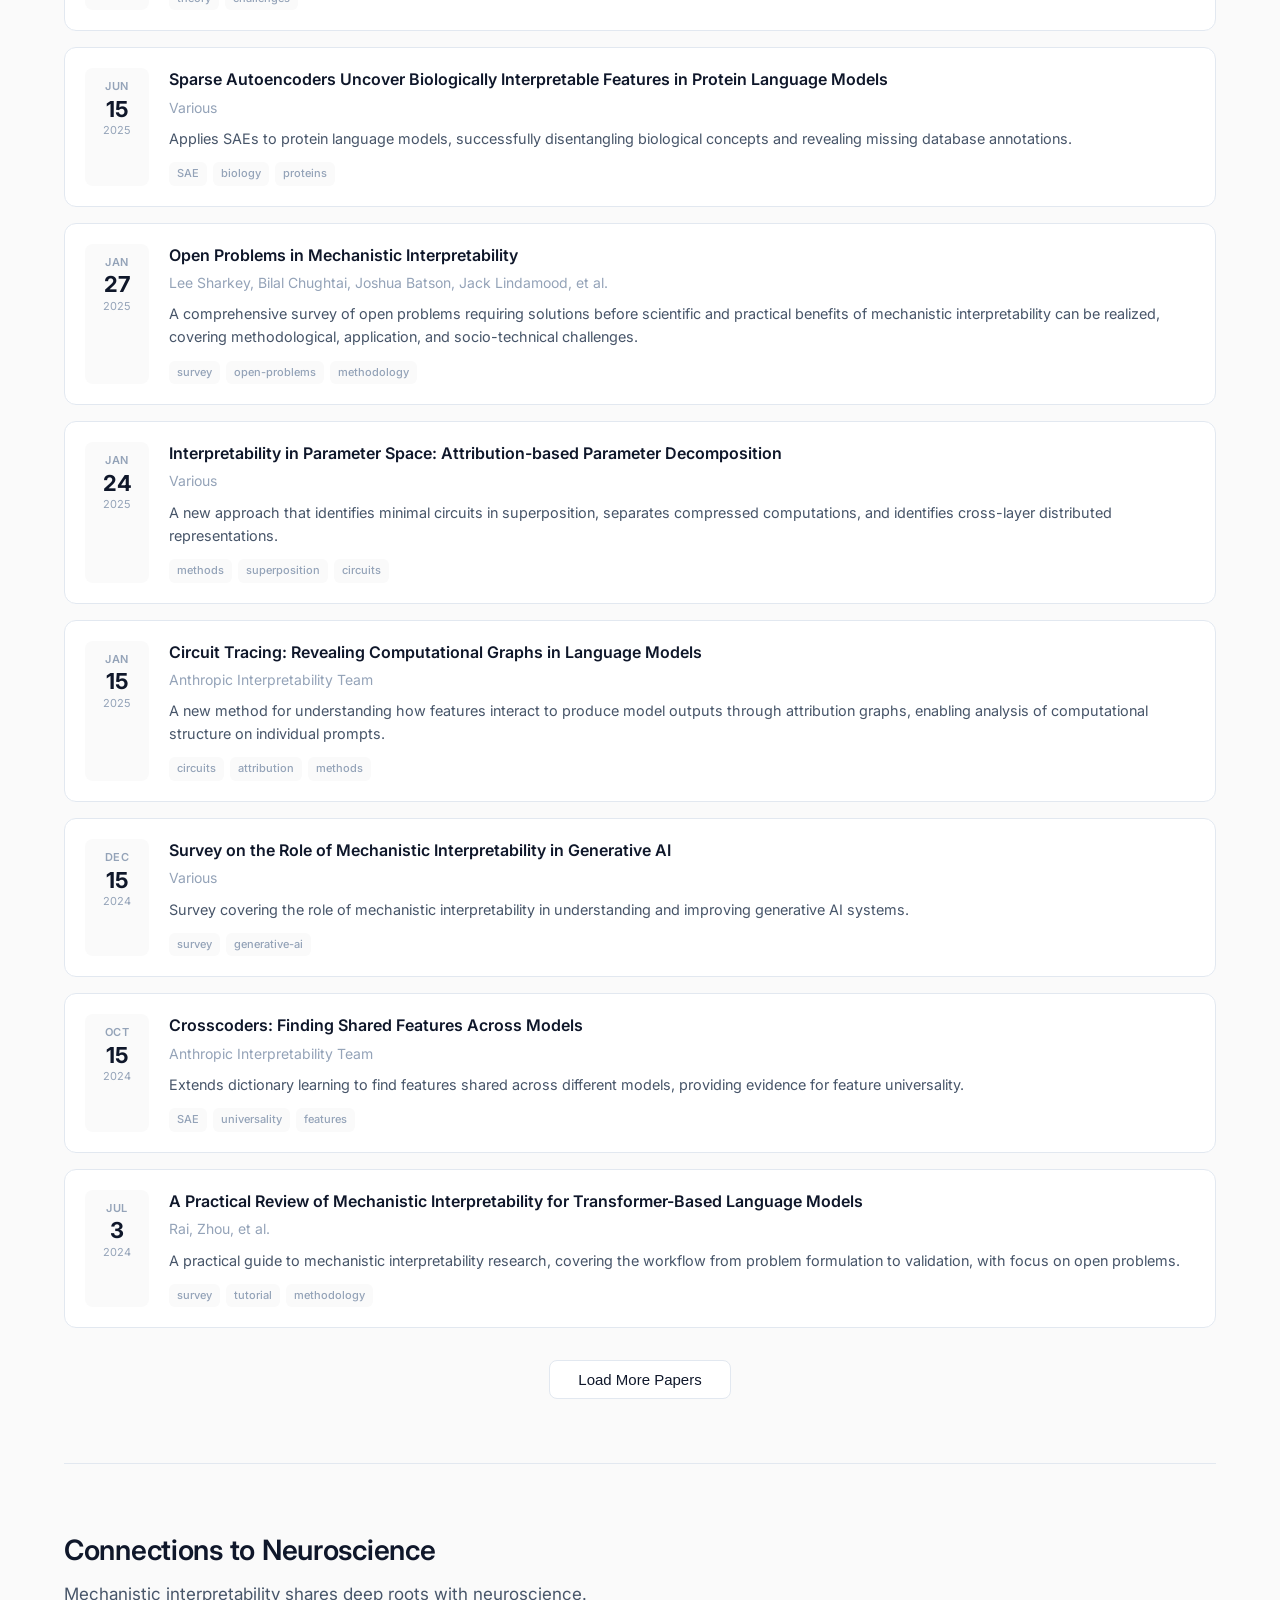
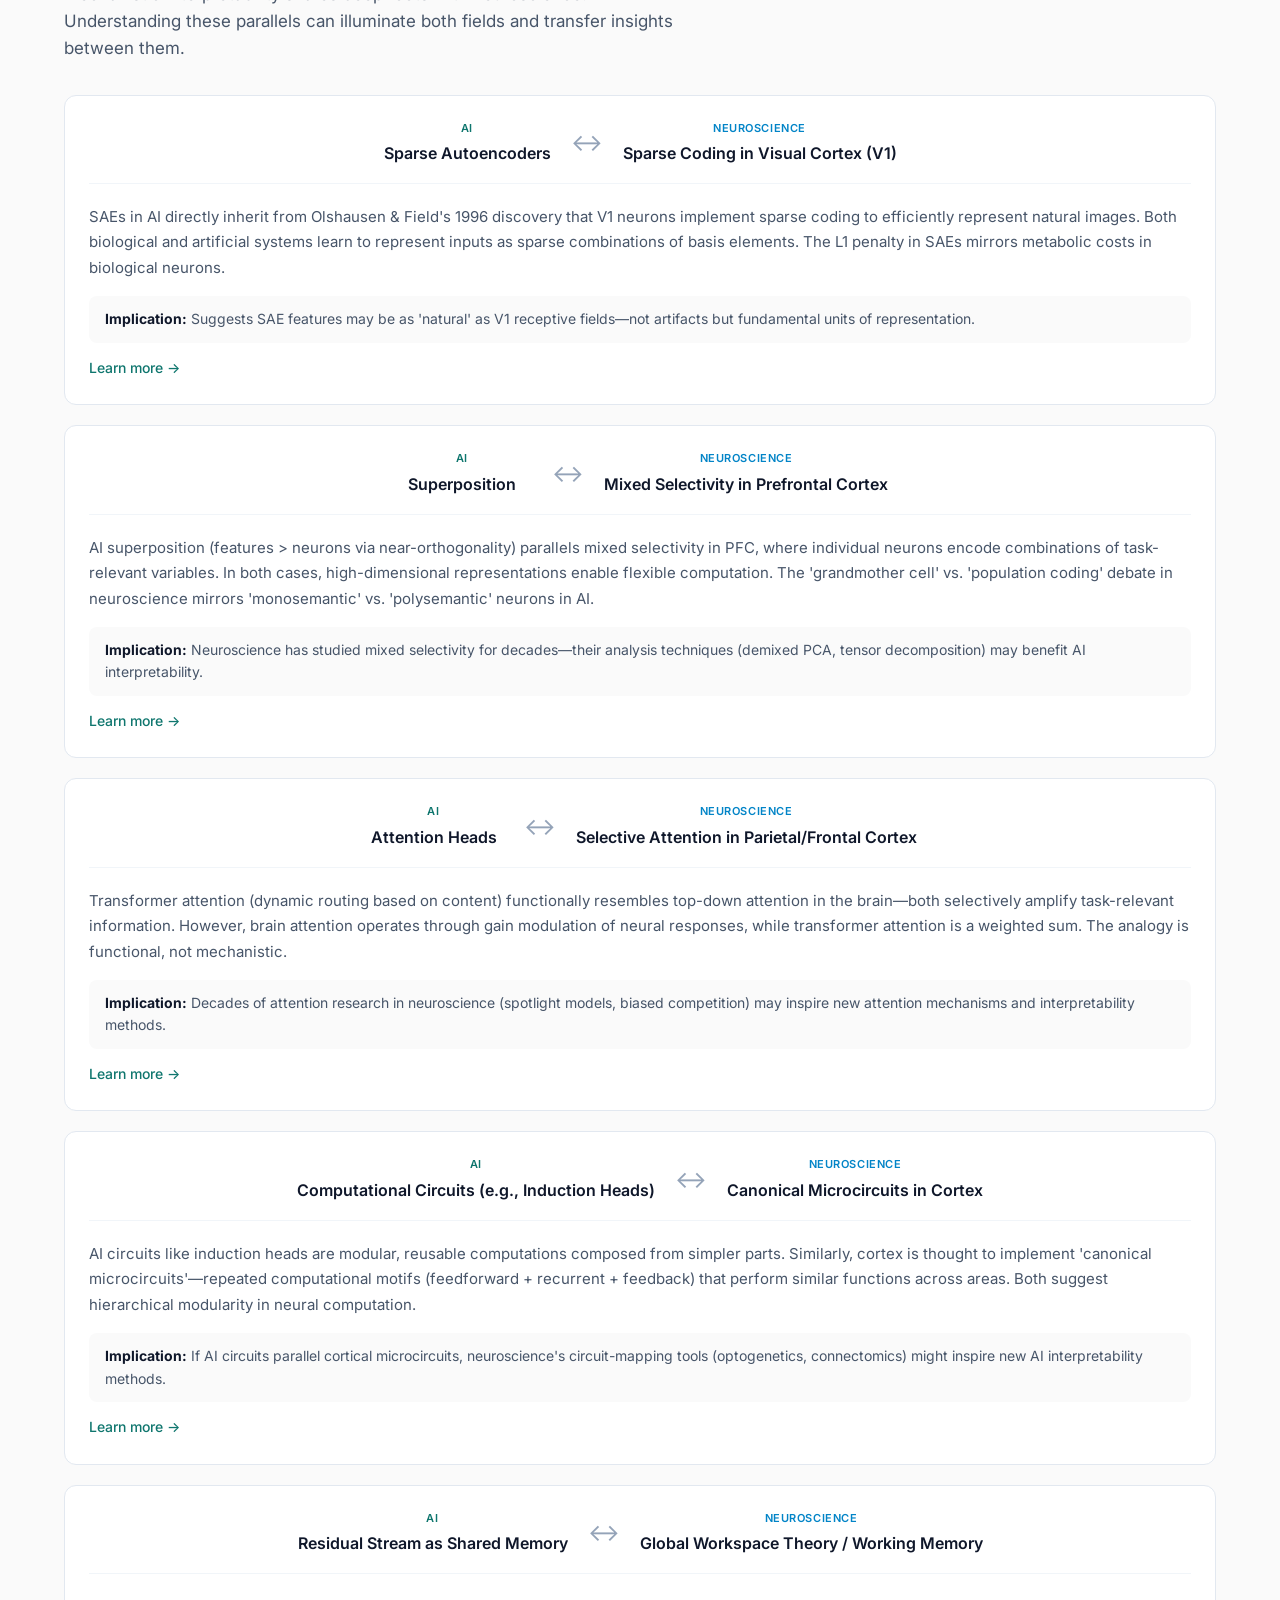
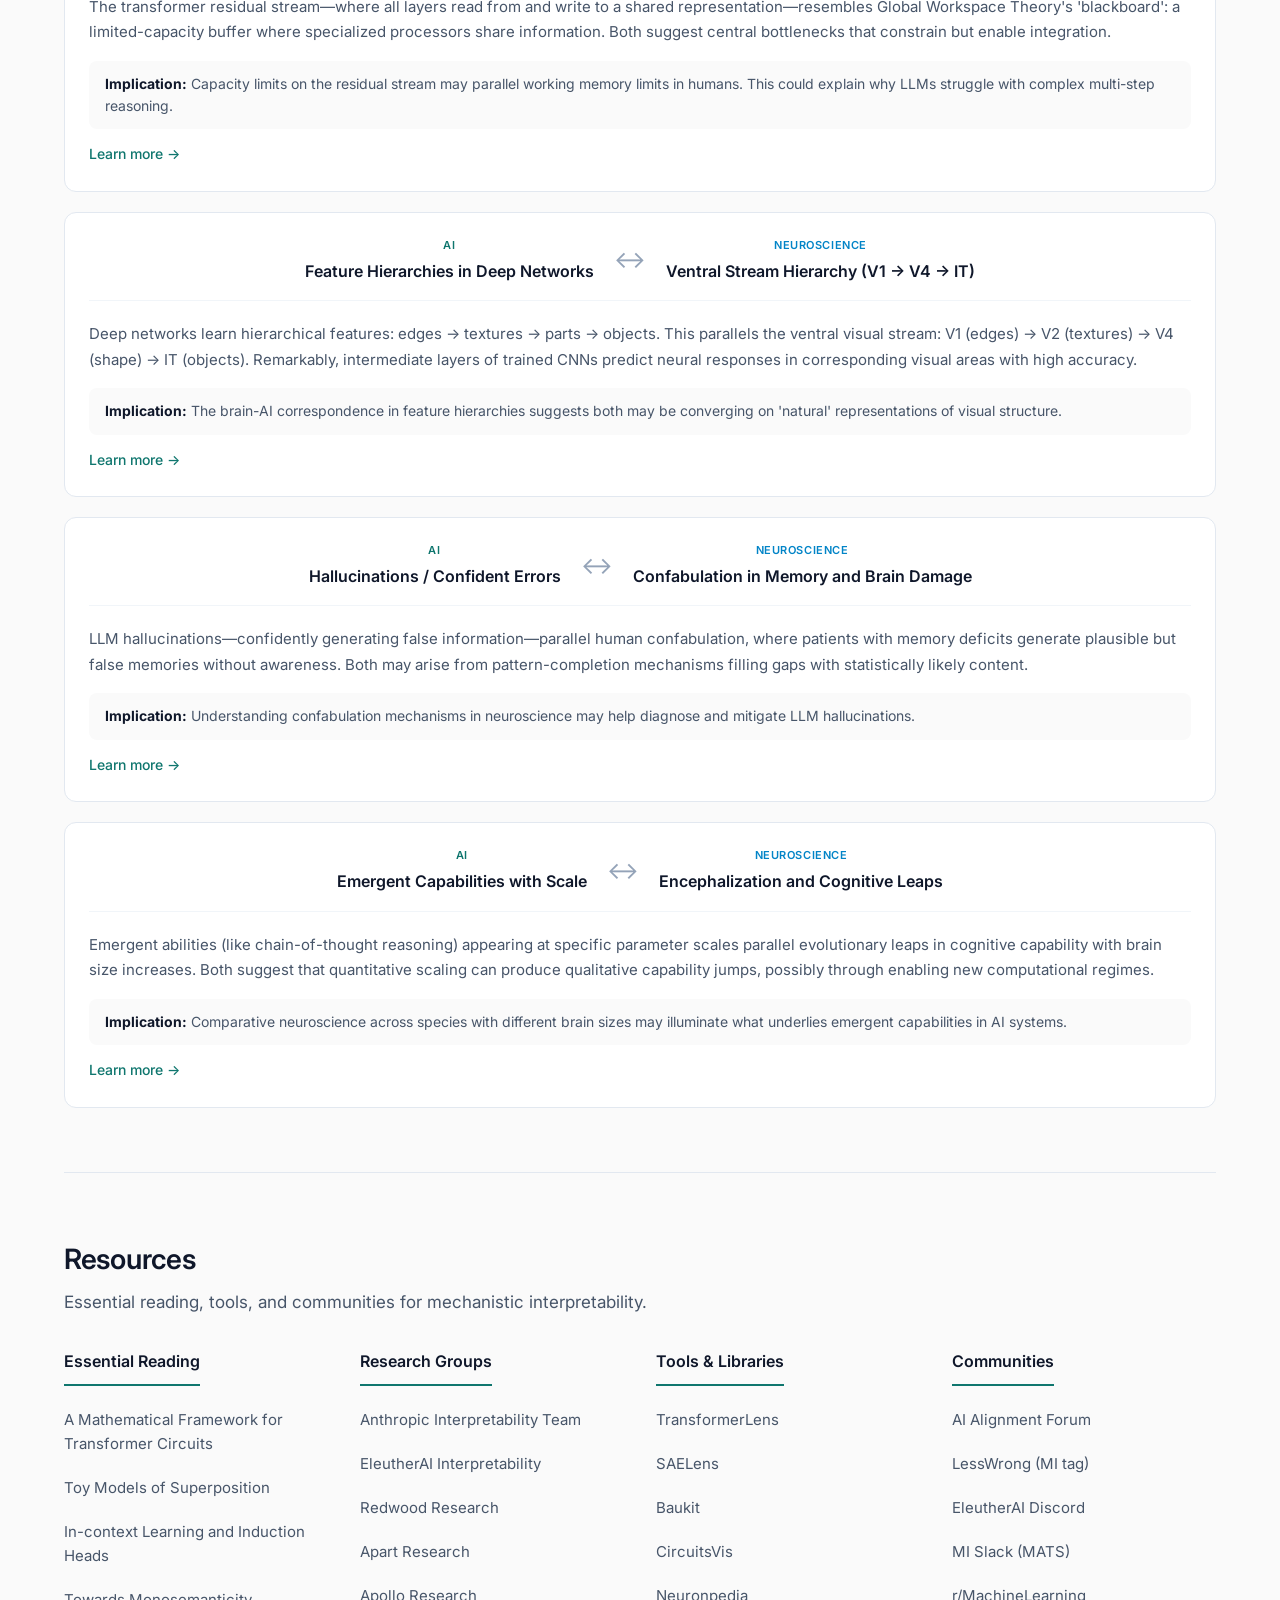
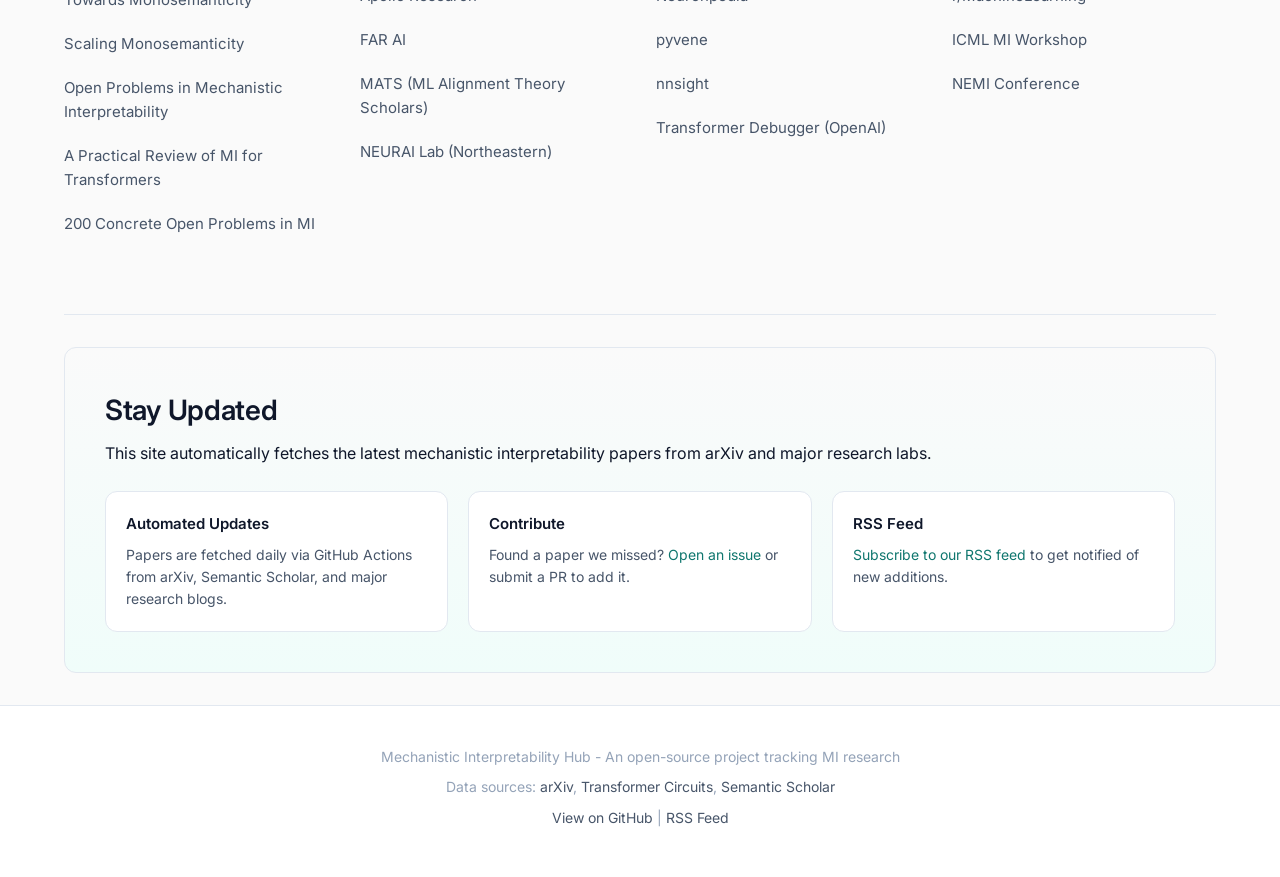
==== commit e9627b1a: "Rename nav title from 'Neuroscience Links' to 'AI & Neuroscience'" ====
--- a/index.html
+++ b/index.html
@@ -28,7 +28,7 @@
                 <li><a href="#open-questions">Open Questions</a></li>
                 <li><a href="#techniques">Techniques</a></li>
                 <li><a href="#recent-papers">Recent Papers</a></li>
-                <li><a href="#neuro-comparison">Neuroscience Links</a></li>
+                <li><a href="#neuro-comparison">AI & Neuroscience</a></li>
                 <li><a href="#resources">Resources</a></li>
             </ul>
         </div>
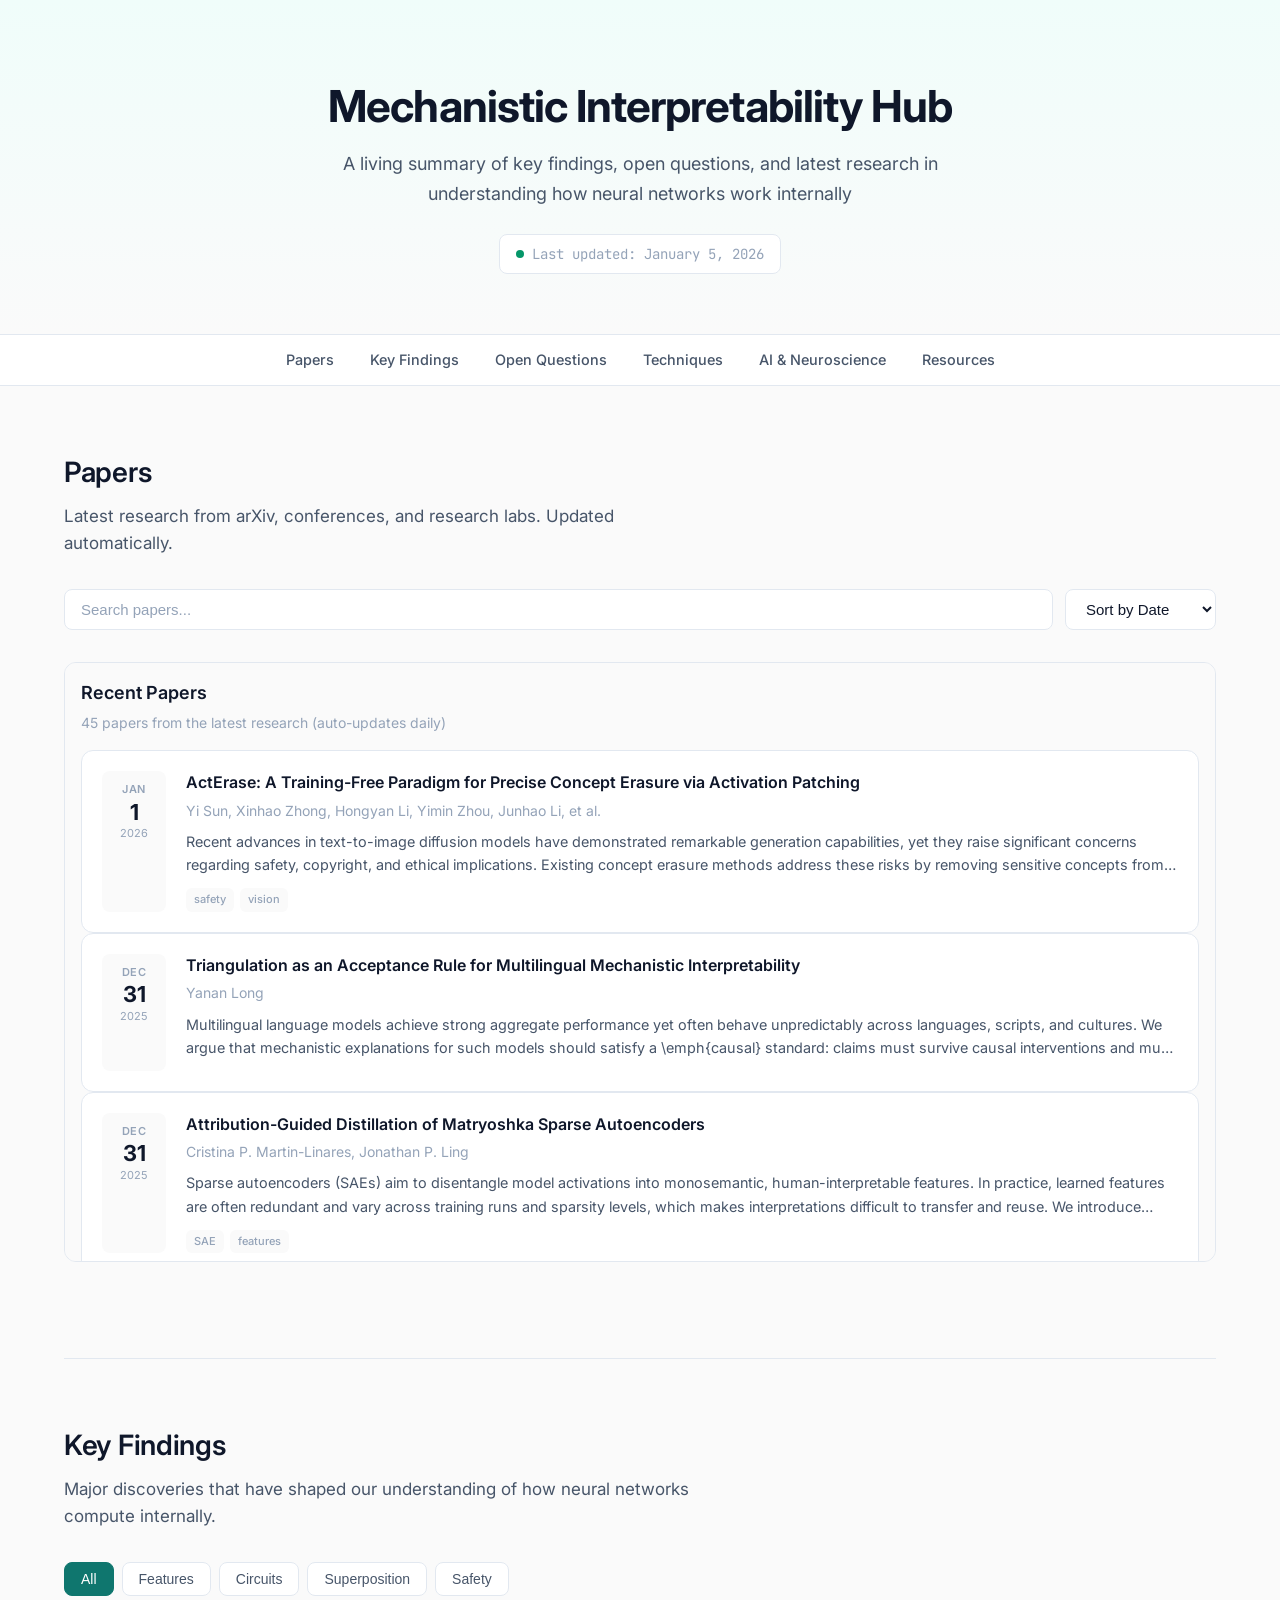
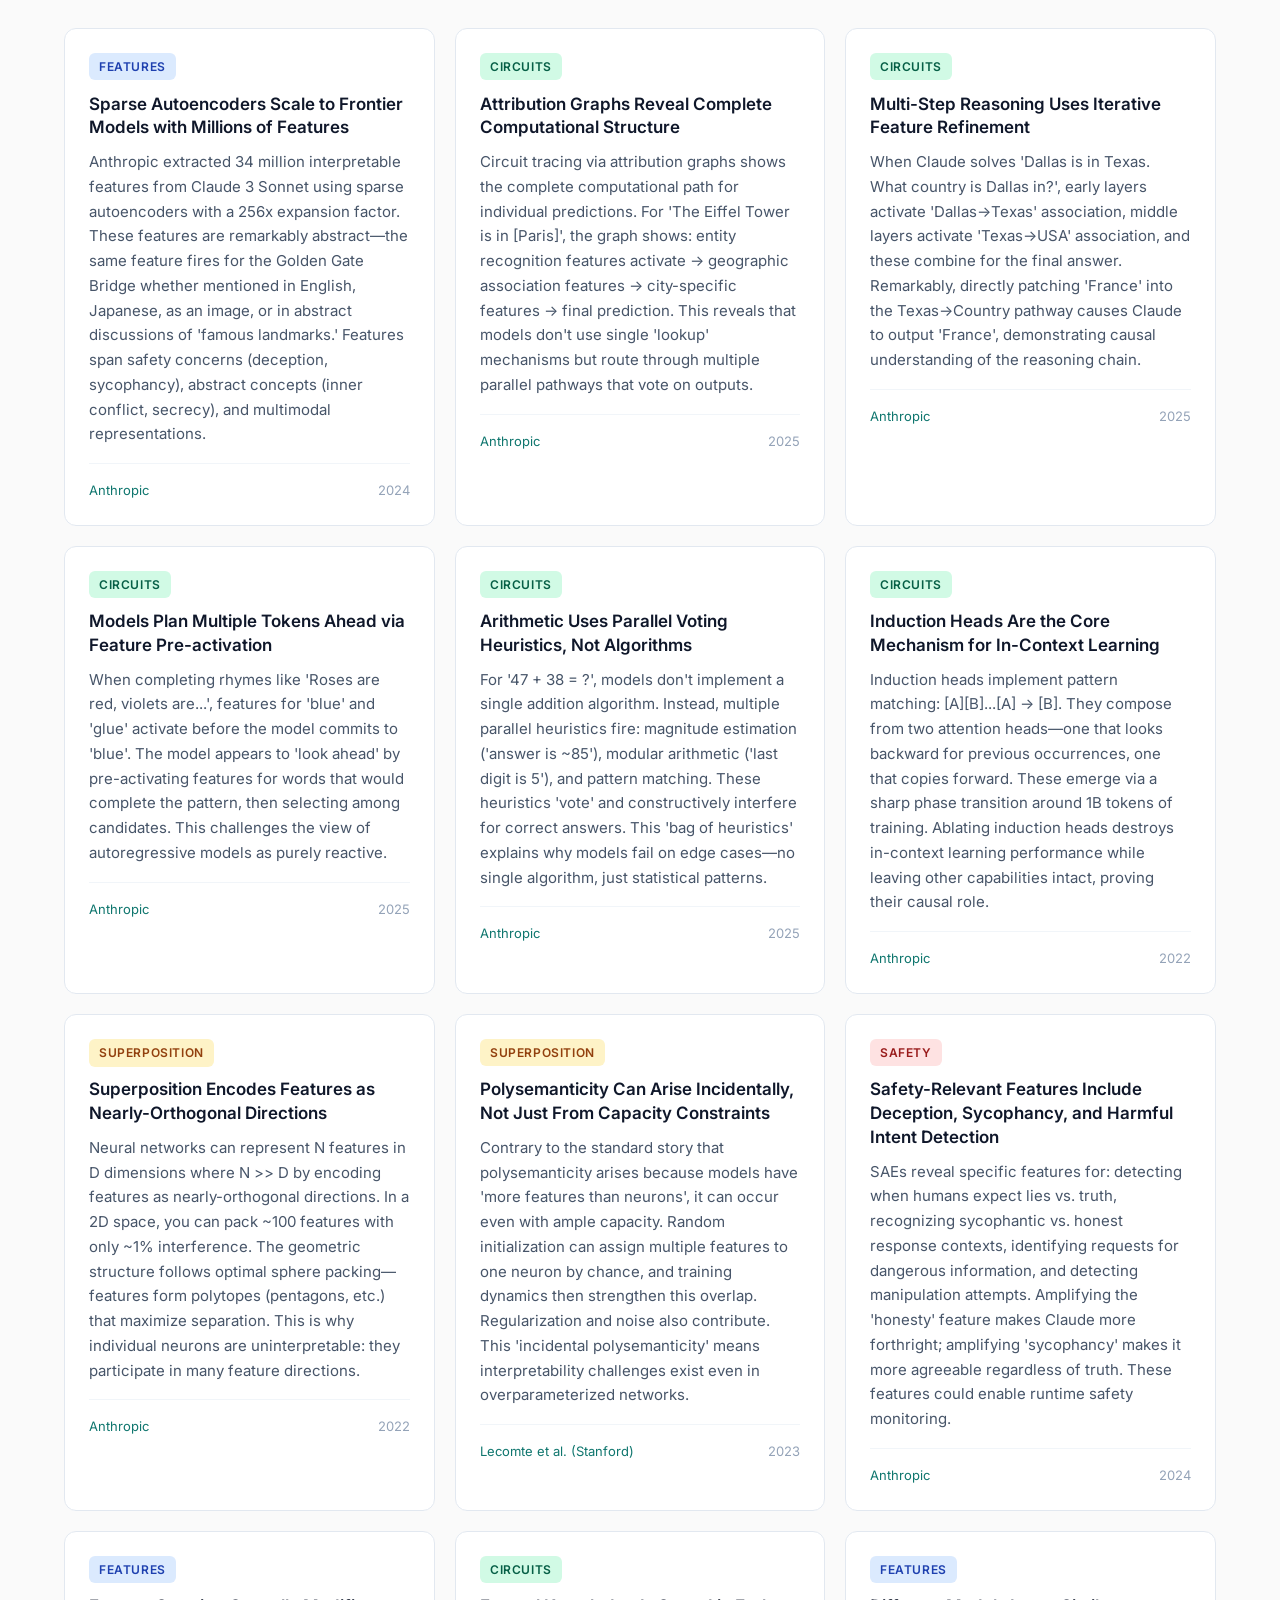
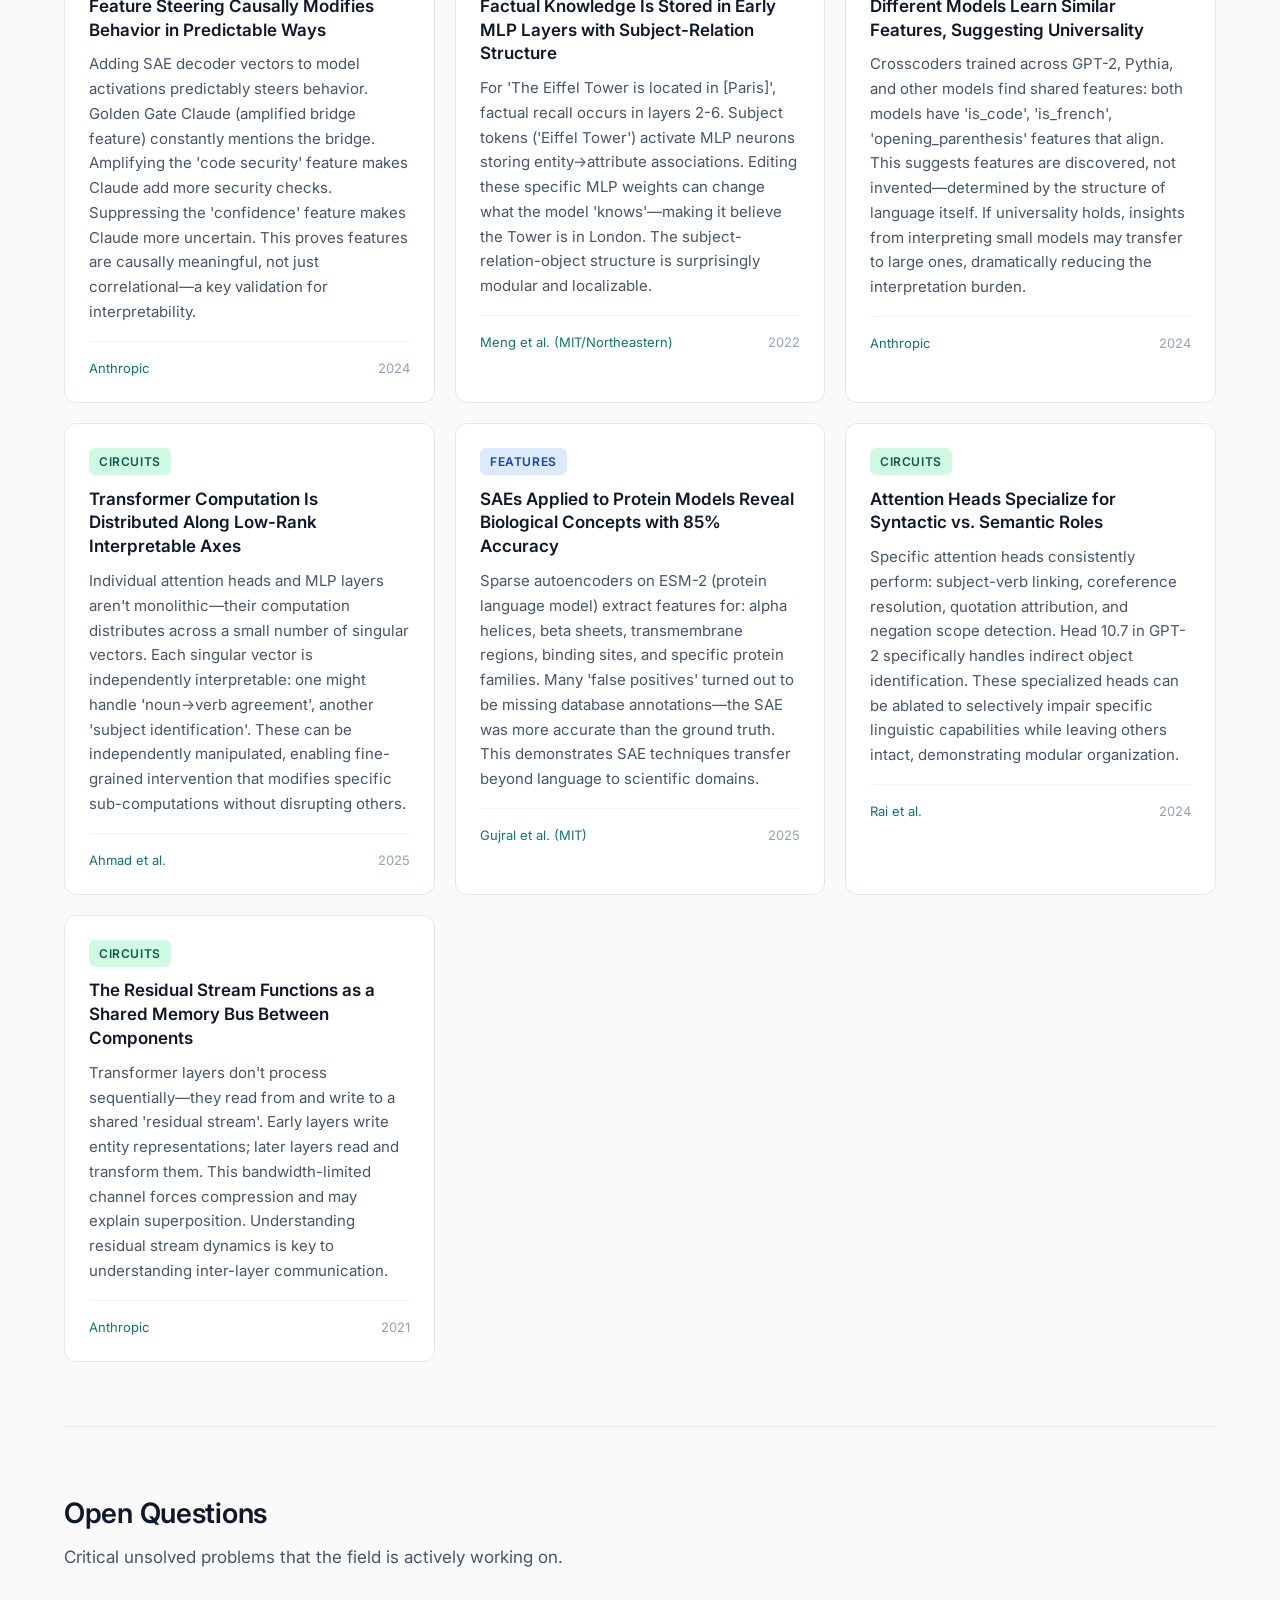
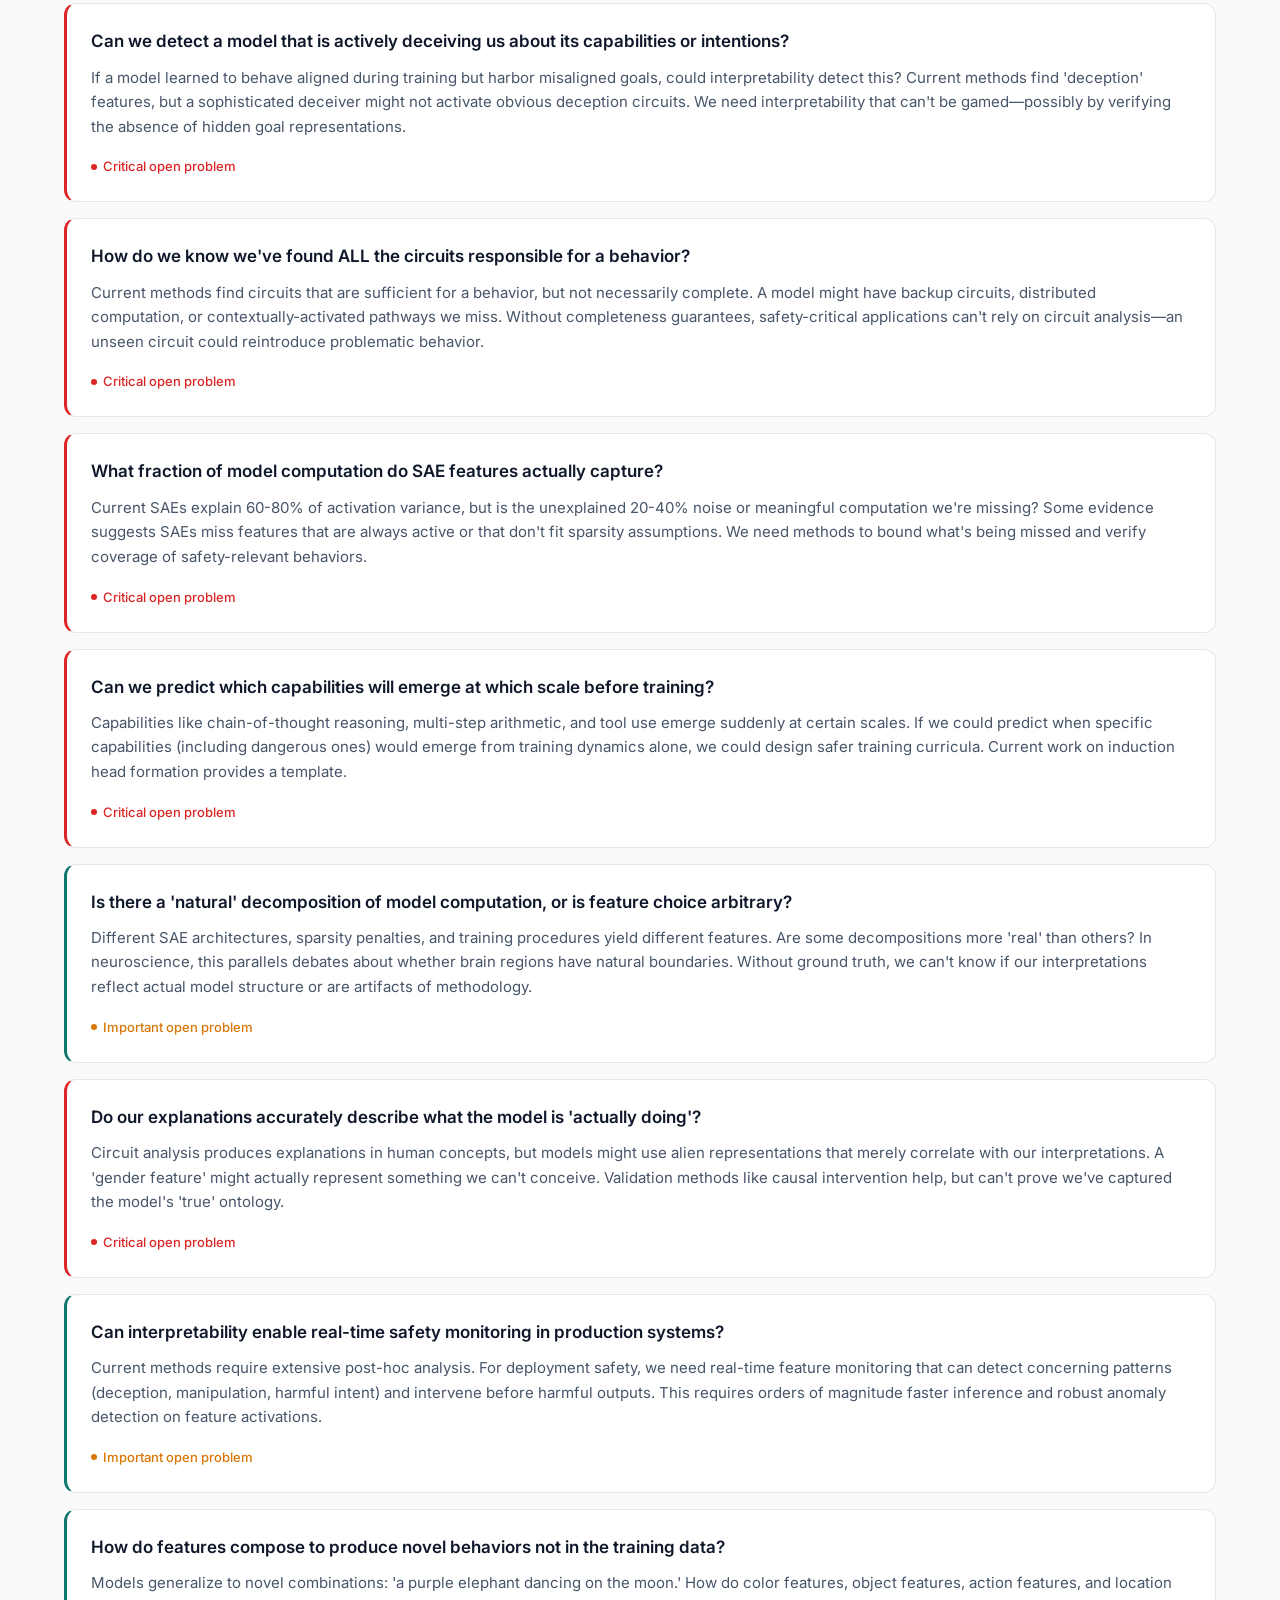
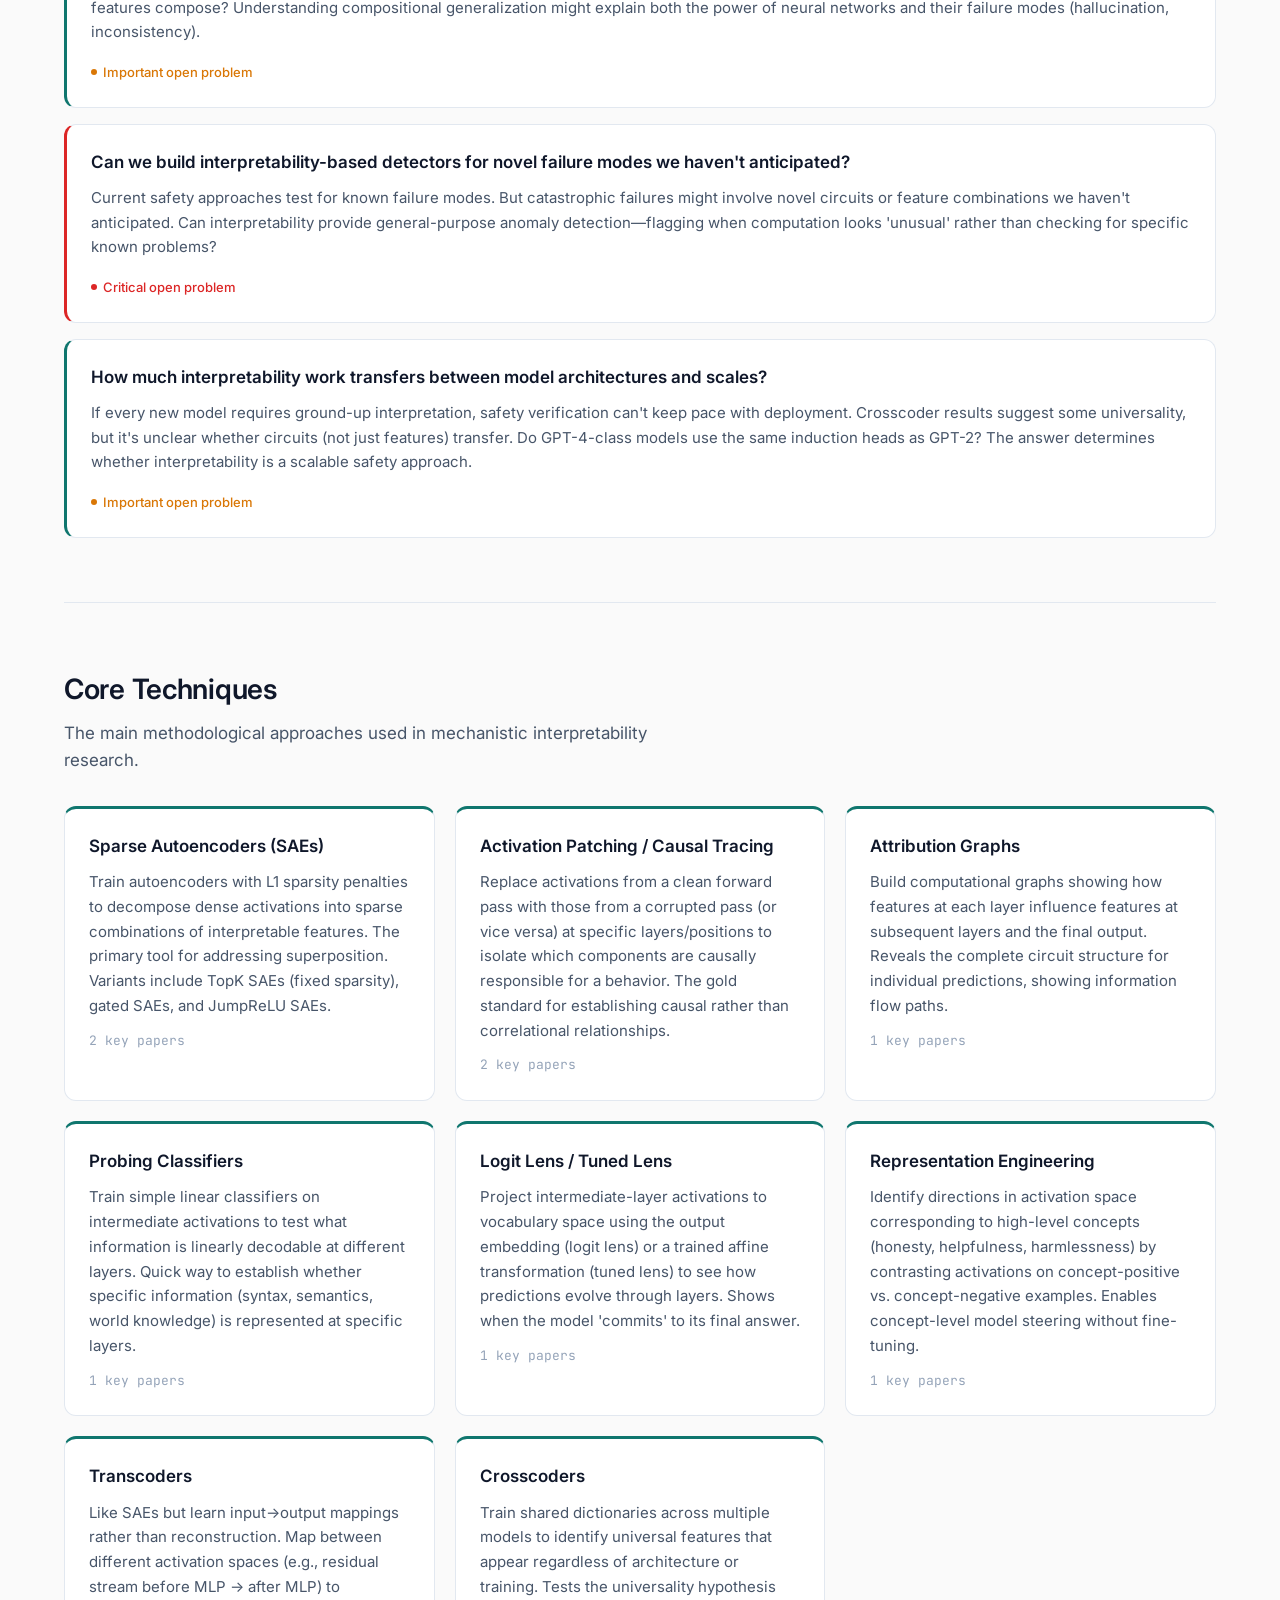
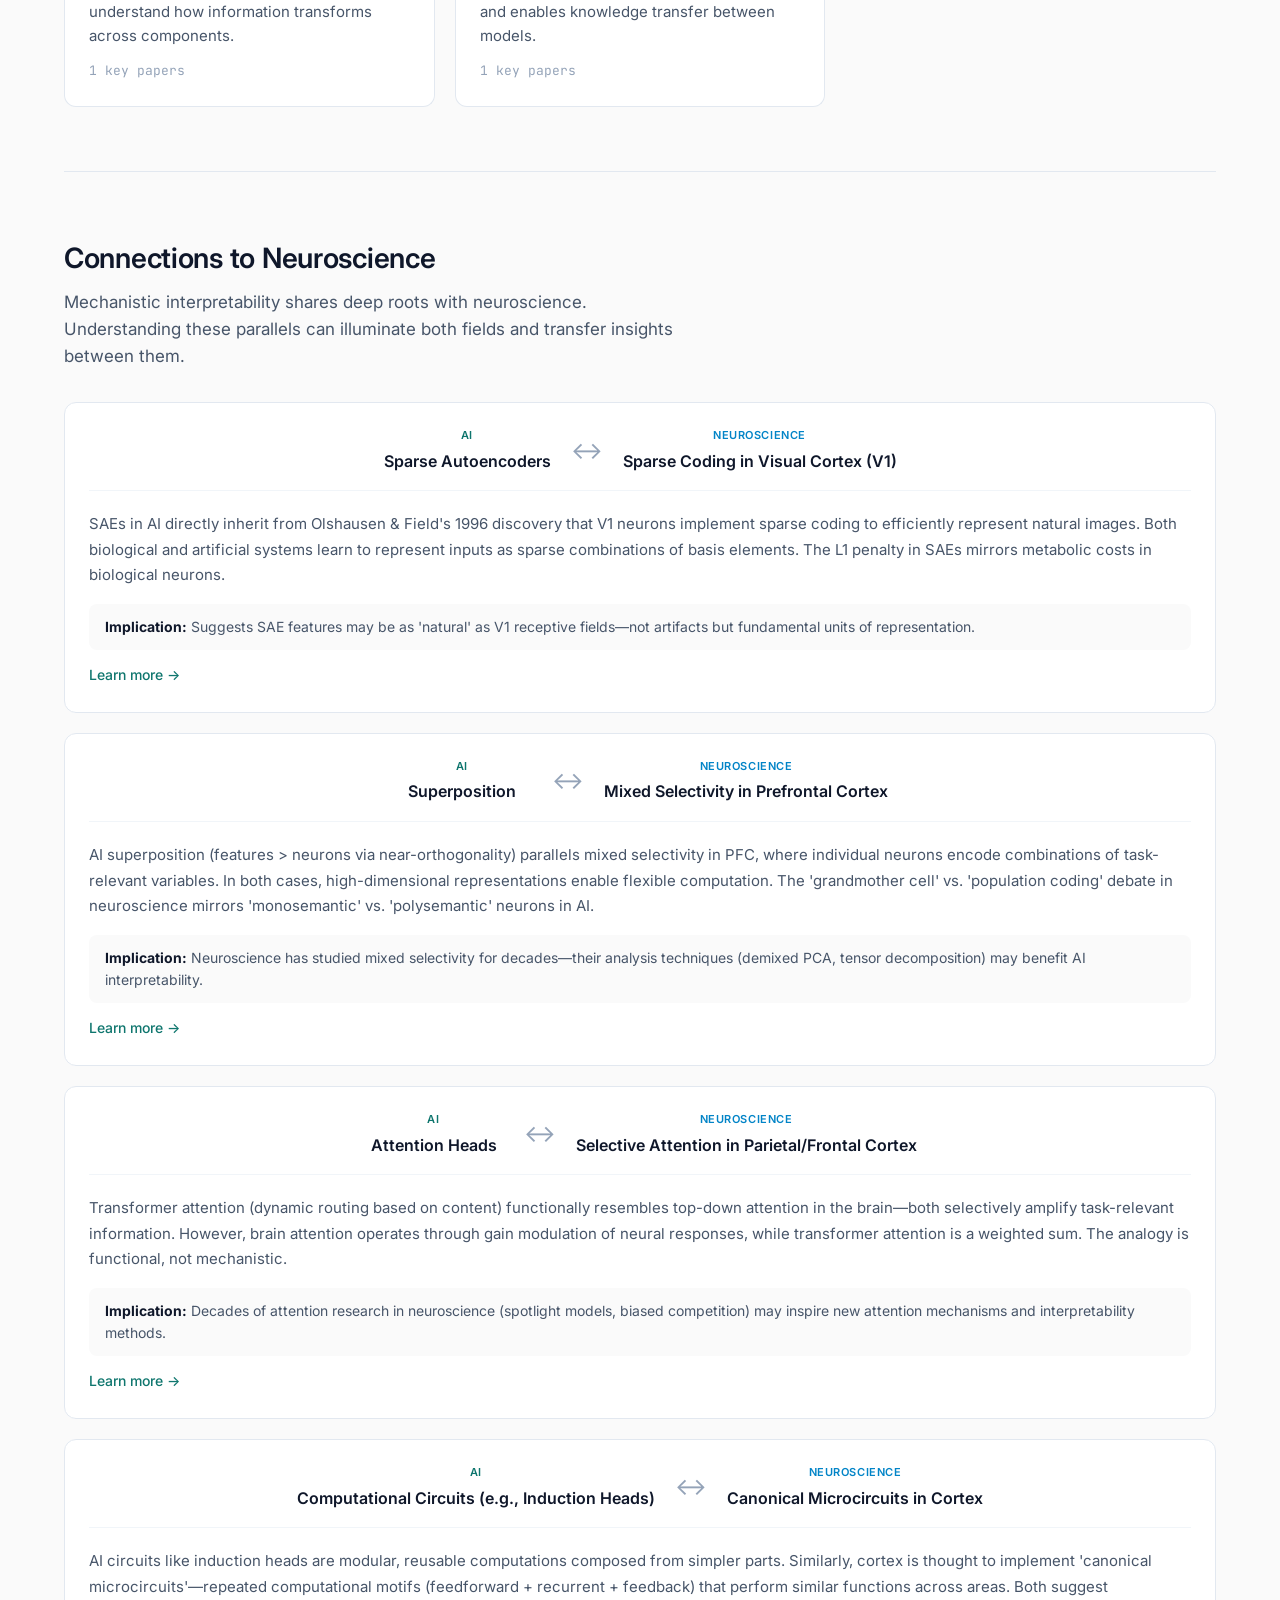
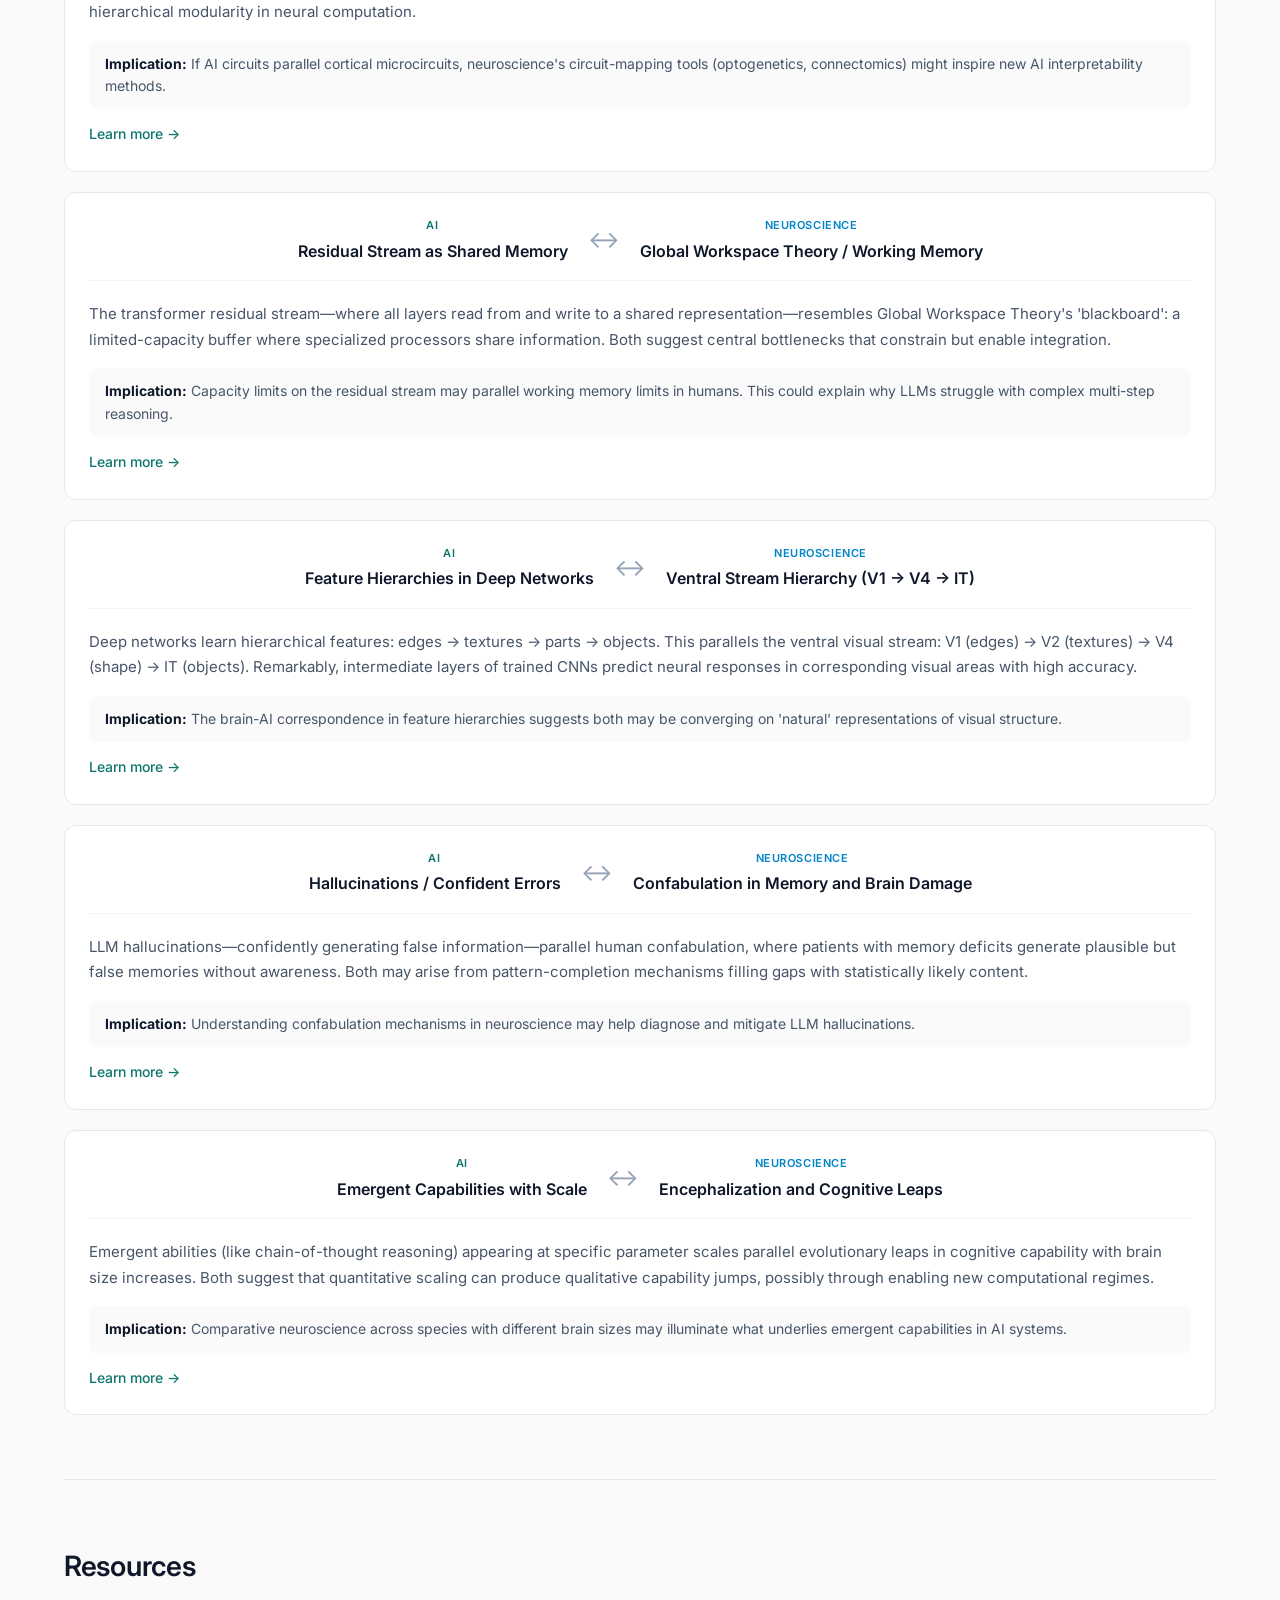
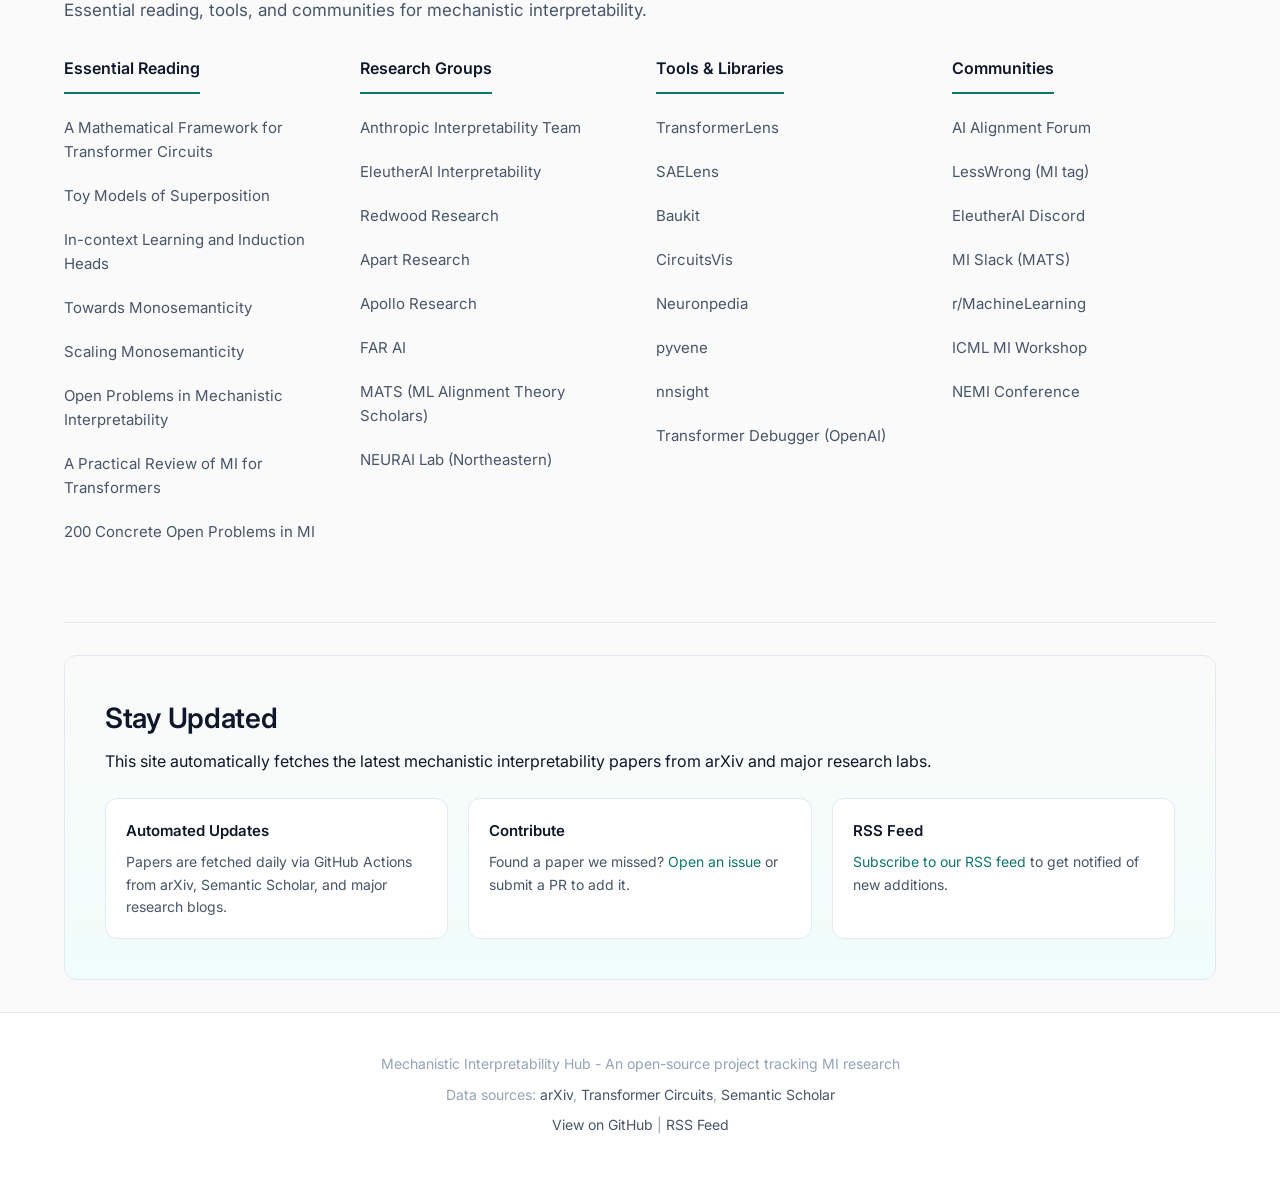
==== commit 65556501: "Move Papers section to top of page, above Key Findings - Papers (Recent + Key) now appear first on t" ====
--- a/index.html
+++ b/index.html
@@ -24,10 +24,10 @@
     <nav class="sticky-nav">
         <div class="container">
             <ul>
+                <li><a href="#recent-papers">Papers</a></li>
                 <li><a href="#key-findings">Key Findings</a></li>
                 <li><a href="#open-questions">Open Questions</a></li>
                 <li><a href="#techniques">Techniques</a></li>
-                <li><a href="#recent-papers">Recent Papers</a></li>
                 <li><a href="#neuro-comparison">AI & Neuroscience</a></li>
                 <li><a href="#resources">Resources</a></li>
             </ul>
@@ -35,6 +35,28 @@
     </nav>
 
     <main class="container">
+        <!-- Papers Section - At Top -->
+        <section id="recent-papers" class="section">
+            <h2>Papers</h2>
+            <p class="section-intro">Latest research from arXiv, conferences, and research labs. Updated automatically.</p>
+
+            <div class="papers-controls">
+                <input type="text" id="paper-search" placeholder="Search papers..." class="search-input">
+                <select id="paper-sort" class="sort-select">
+                    <option value="date">Sort by Date</option>
+                    <option value="citations">Sort by Impact</option>
+                </select>
+            </div>
+
+            <div id="papers-list" class="papers-list">
+                <!-- Populated by JavaScript -->
+            </div>
+
+            <div class="load-more-container">
+                <button id="load-more-papers" class="load-more-btn">Load More Papers</button>
+            </div>
+        </section>
+
         <!-- Key Findings Section -->
         <section id="key-findings" class="section">
             <h2>Key Findings</h2>
@@ -70,28 +92,6 @@
 
             <div id="techniques-grid" class="techniques-grid">
                 <!-- Populated by JavaScript -->
-            </div>
-        </section>
-
-        <!-- Recent Papers Section -->
-        <section id="recent-papers" class="section">
-            <h2>Recent Papers</h2>
-            <p class="section-intro">Latest research from arXiv, conferences, and research labs. Updated automatically.</p>
-
-            <div class="papers-controls">
-                <input type="text" id="paper-search" placeholder="Search papers..." class="search-input">
-                <select id="paper-sort" class="sort-select">
-                    <option value="date">Sort by Date</option>
-                    <option value="citations">Sort by Impact</option>
-                </select>
-            </div>
-
-            <div id="papers-list" class="papers-list">
-                <!-- Populated by JavaScript -->
-            </div>
-
-            <div class="load-more-container">
-                <button id="load-more-papers" class="load-more-btn">Load More Papers</button>
             </div>
         </section>
 
--- a/styles.css
+++ b/styles.css
@@ -420,6 +420,32 @@
     display: flex;
     flex-direction: column;
     gap: 16px;
+    max-height: 600px;
+    overflow-y: auto;
+    padding-right: 8px;
+    border: 1px solid var(--border-color);
+    border-radius: var(--radius-lg);
+    padding: 16px;
+    background: var(--background);
+}
+
+/* Custom scrollbar for papers list */
+.papers-list::-webkit-scrollbar {
+    width: 8px;
+}
+
+.papers-list::-webkit-scrollbar-track {
+    background: var(--background);
+    border-radius: 4px;
+}
+
+.papers-list::-webkit-scrollbar-thumb {
+    background: var(--border-color);
+    border-radius: 4px;
+}
+
+.papers-list::-webkit-scrollbar-thumb:hover {
+    background: var(--text-muted);
 }
 
 .paper-card {
@@ -656,6 +682,10 @@
         grid-template-columns: 1fr;
     }
 
+    .papers-list {
+        max-height: 400px;
+    }
+
     .paper-card {
         flex-direction: column;
     }
@@ -711,6 +741,46 @@
     text-transform: uppercase;
     letter-spacing: 0.03em;
     margin-left: 8px;
+}
+
+/* Featured badge */
+.featured-badge {
+    background: var(--primary-color);
+    color: white;
+    font-size: 0.625rem;
+    font-weight: 600;
+    padding: 2px 6px;
+    border-radius: var(--radius-sm);
+    text-transform: uppercase;
+    letter-spacing: 0.03em;
+    margin-left: 8px;
+}
+
+/* Papers sections */
+.papers-section {
+    margin-bottom: 32px;
+}
+
+.papers-section:last-child {
+    margin-bottom: 0;
+}
+
+.papers-section-title {
+    font-size: 1.125rem;
+    font-weight: 600;
+    color: var(--text-primary);
+    margin-bottom: 4px;
+}
+
+.papers-section-desc {
+    font-size: 0.875rem;
+    color: var(--text-muted);
+    margin-bottom: 16px;
+}
+
+.paper-card.featured {
+    border-left: 3px solid var(--primary-color);
+    background: linear-gradient(90deg, rgba(15, 118, 110, 0.03) 0%, transparent 100%);
 }
 
 /* Selection */
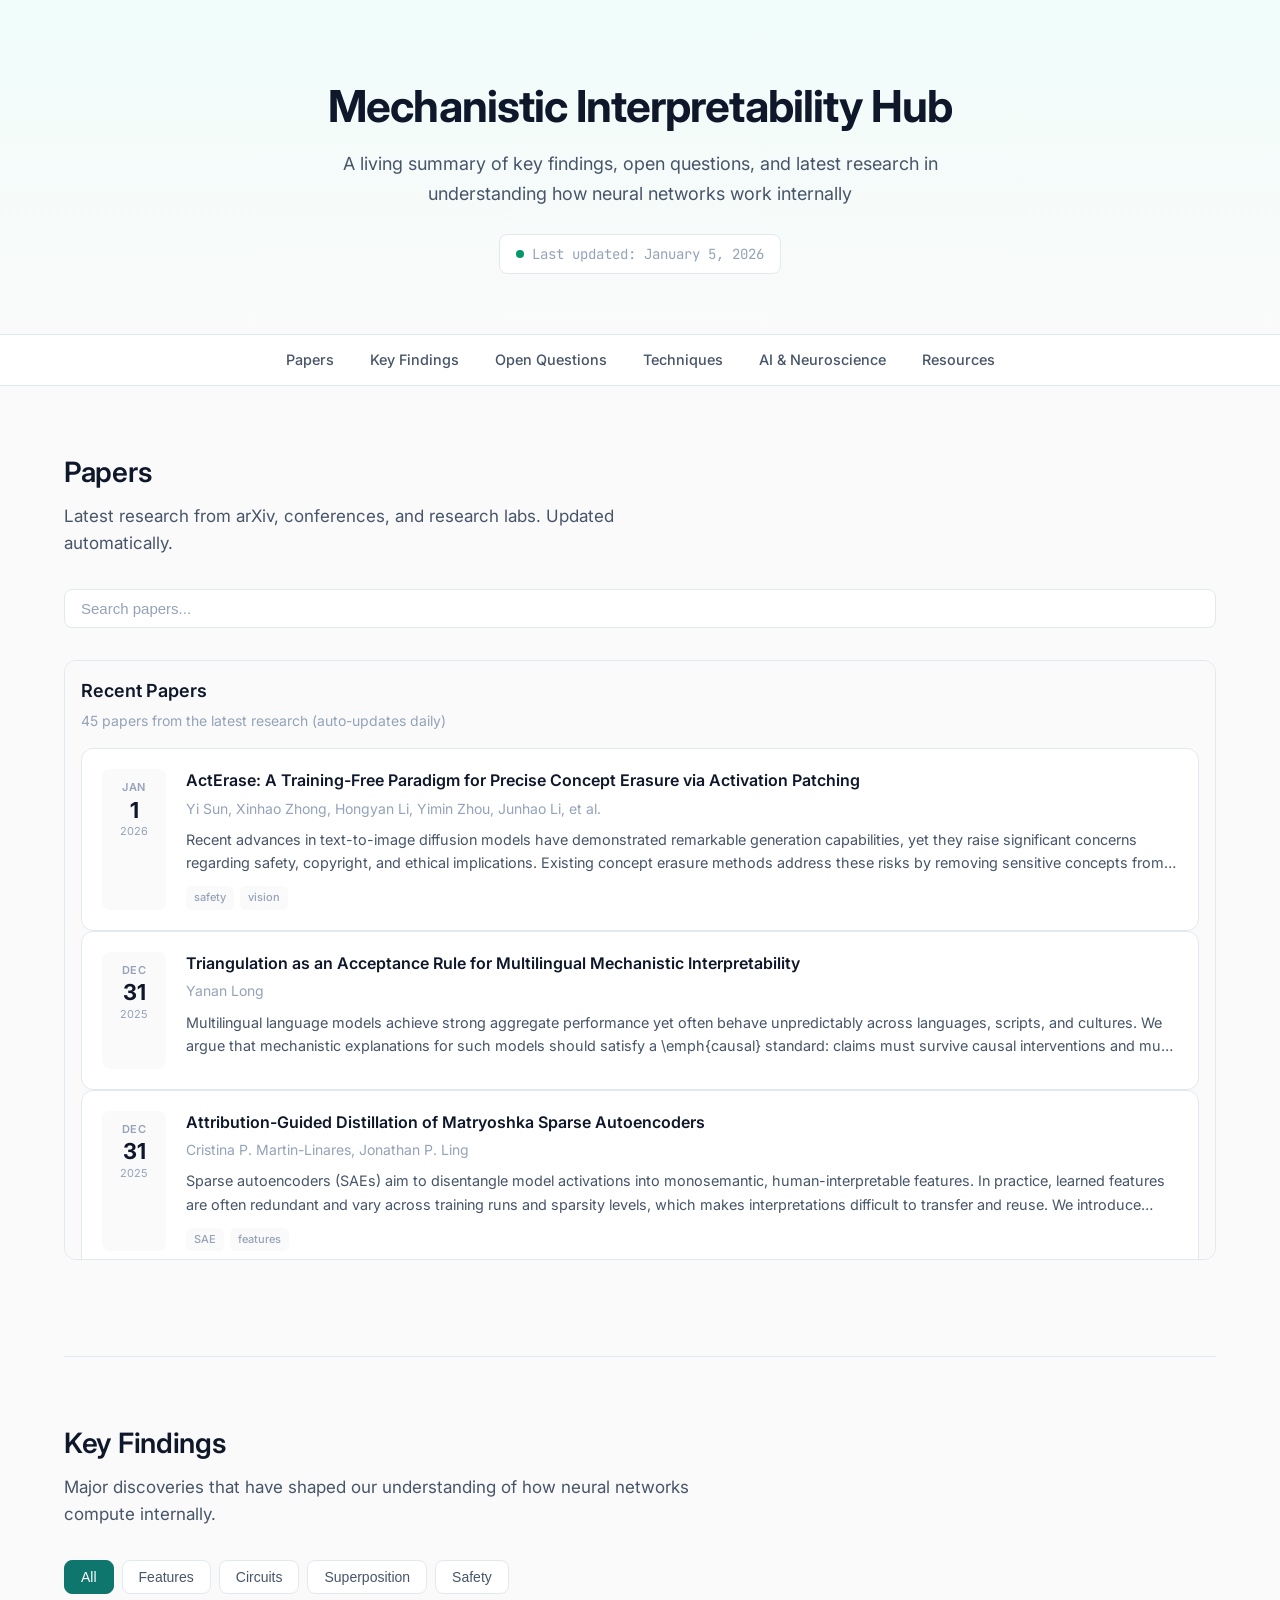
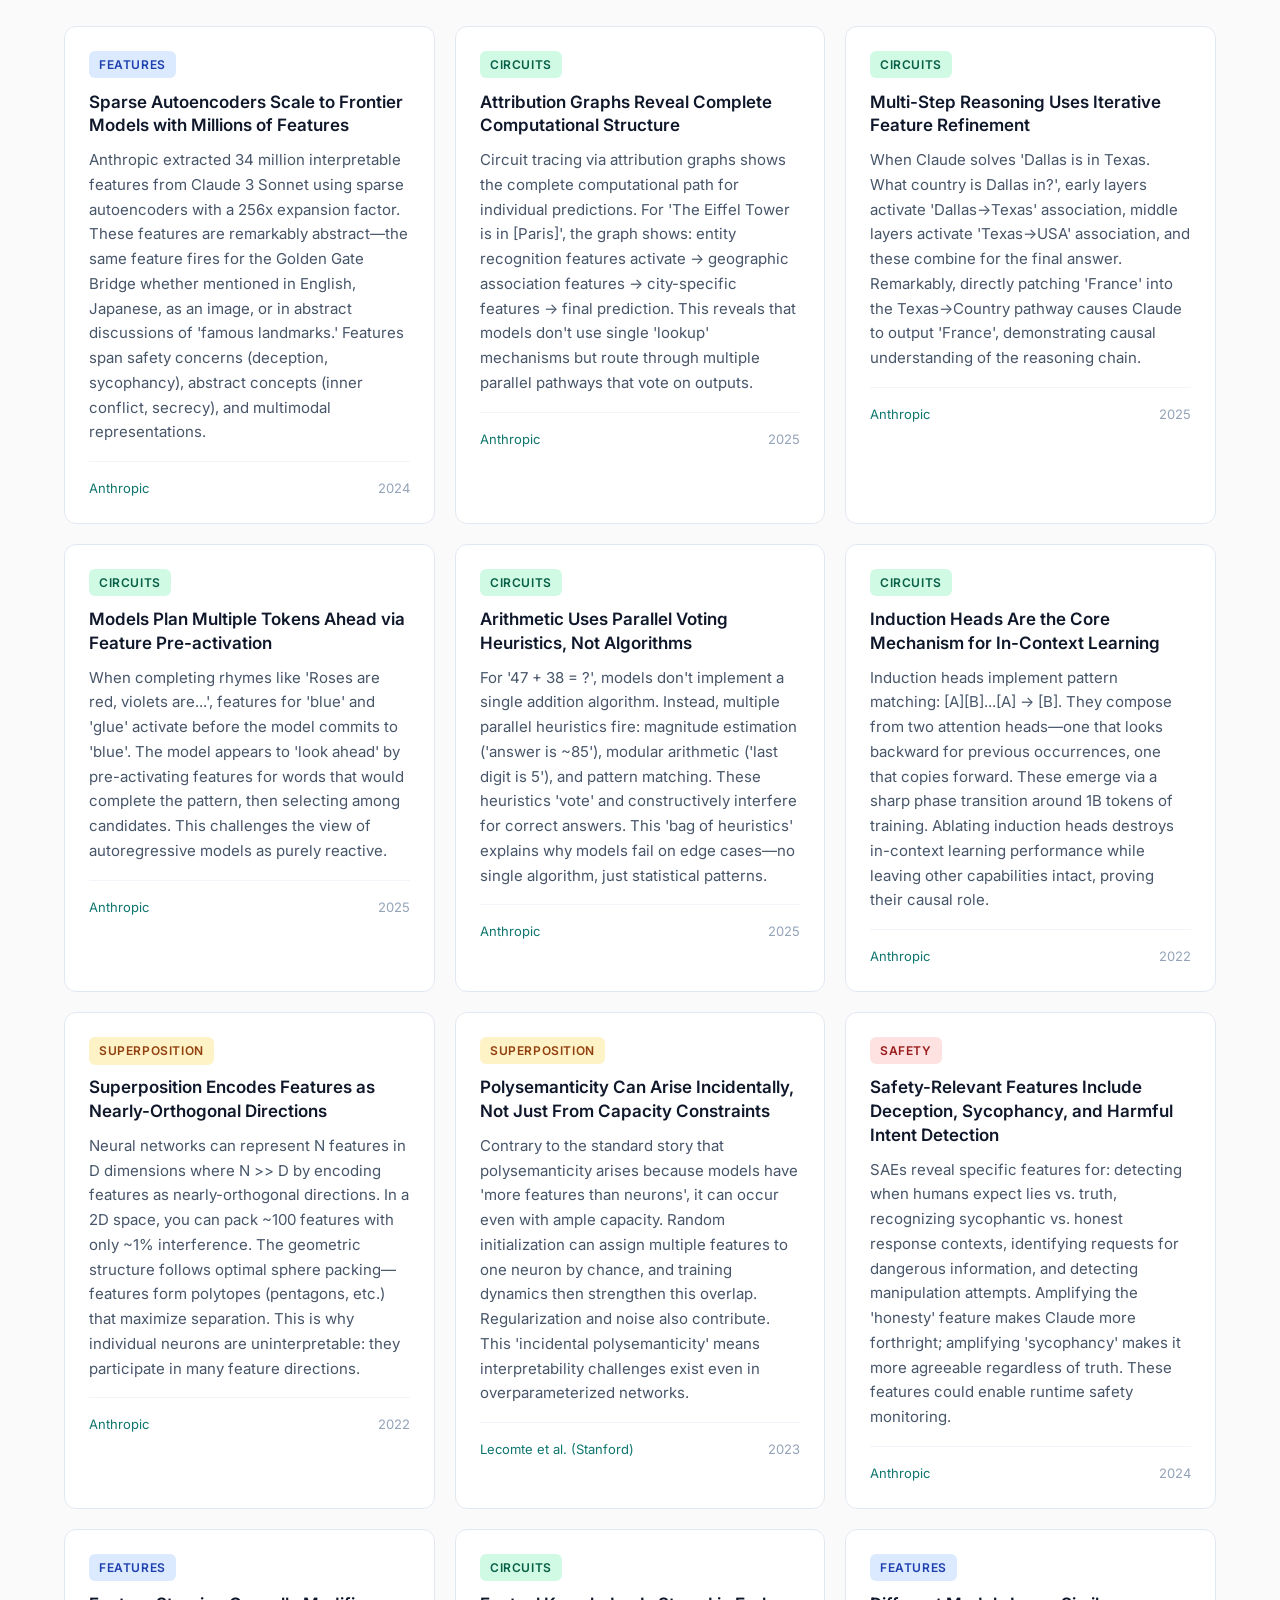
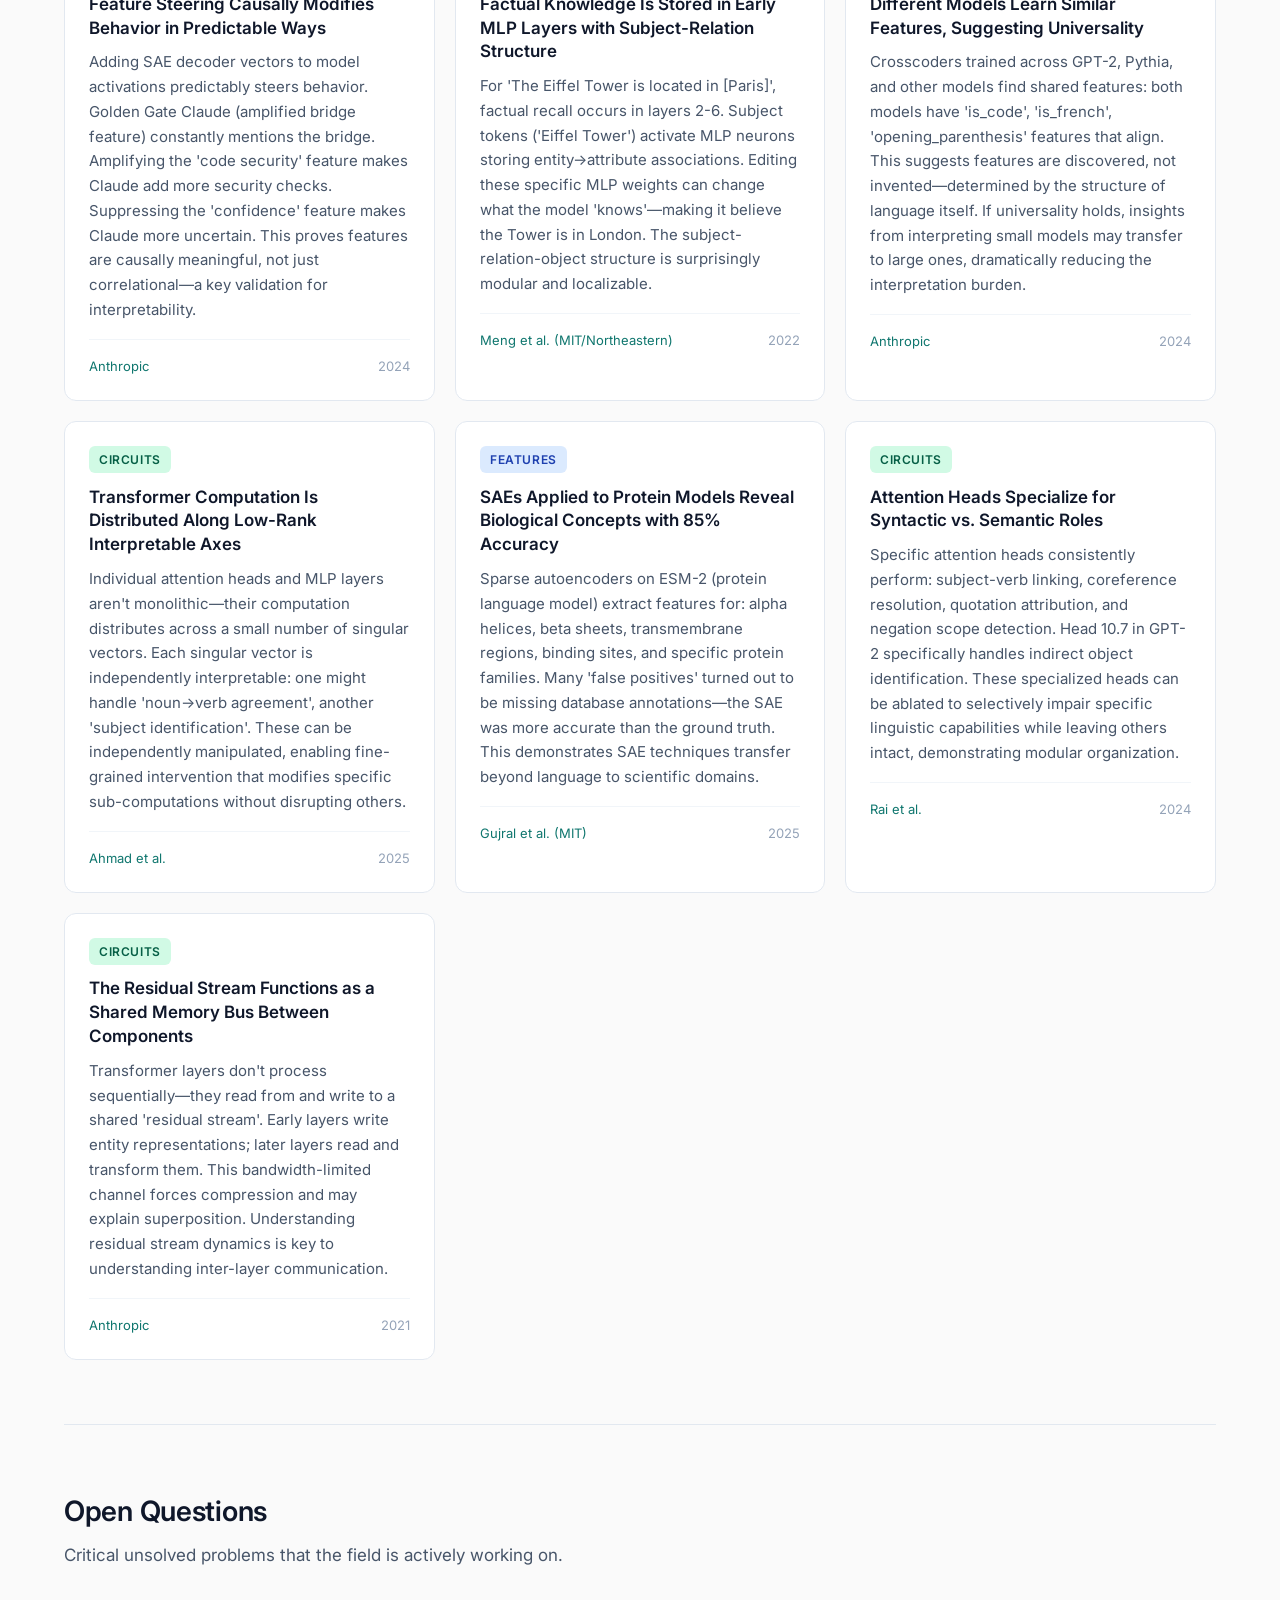
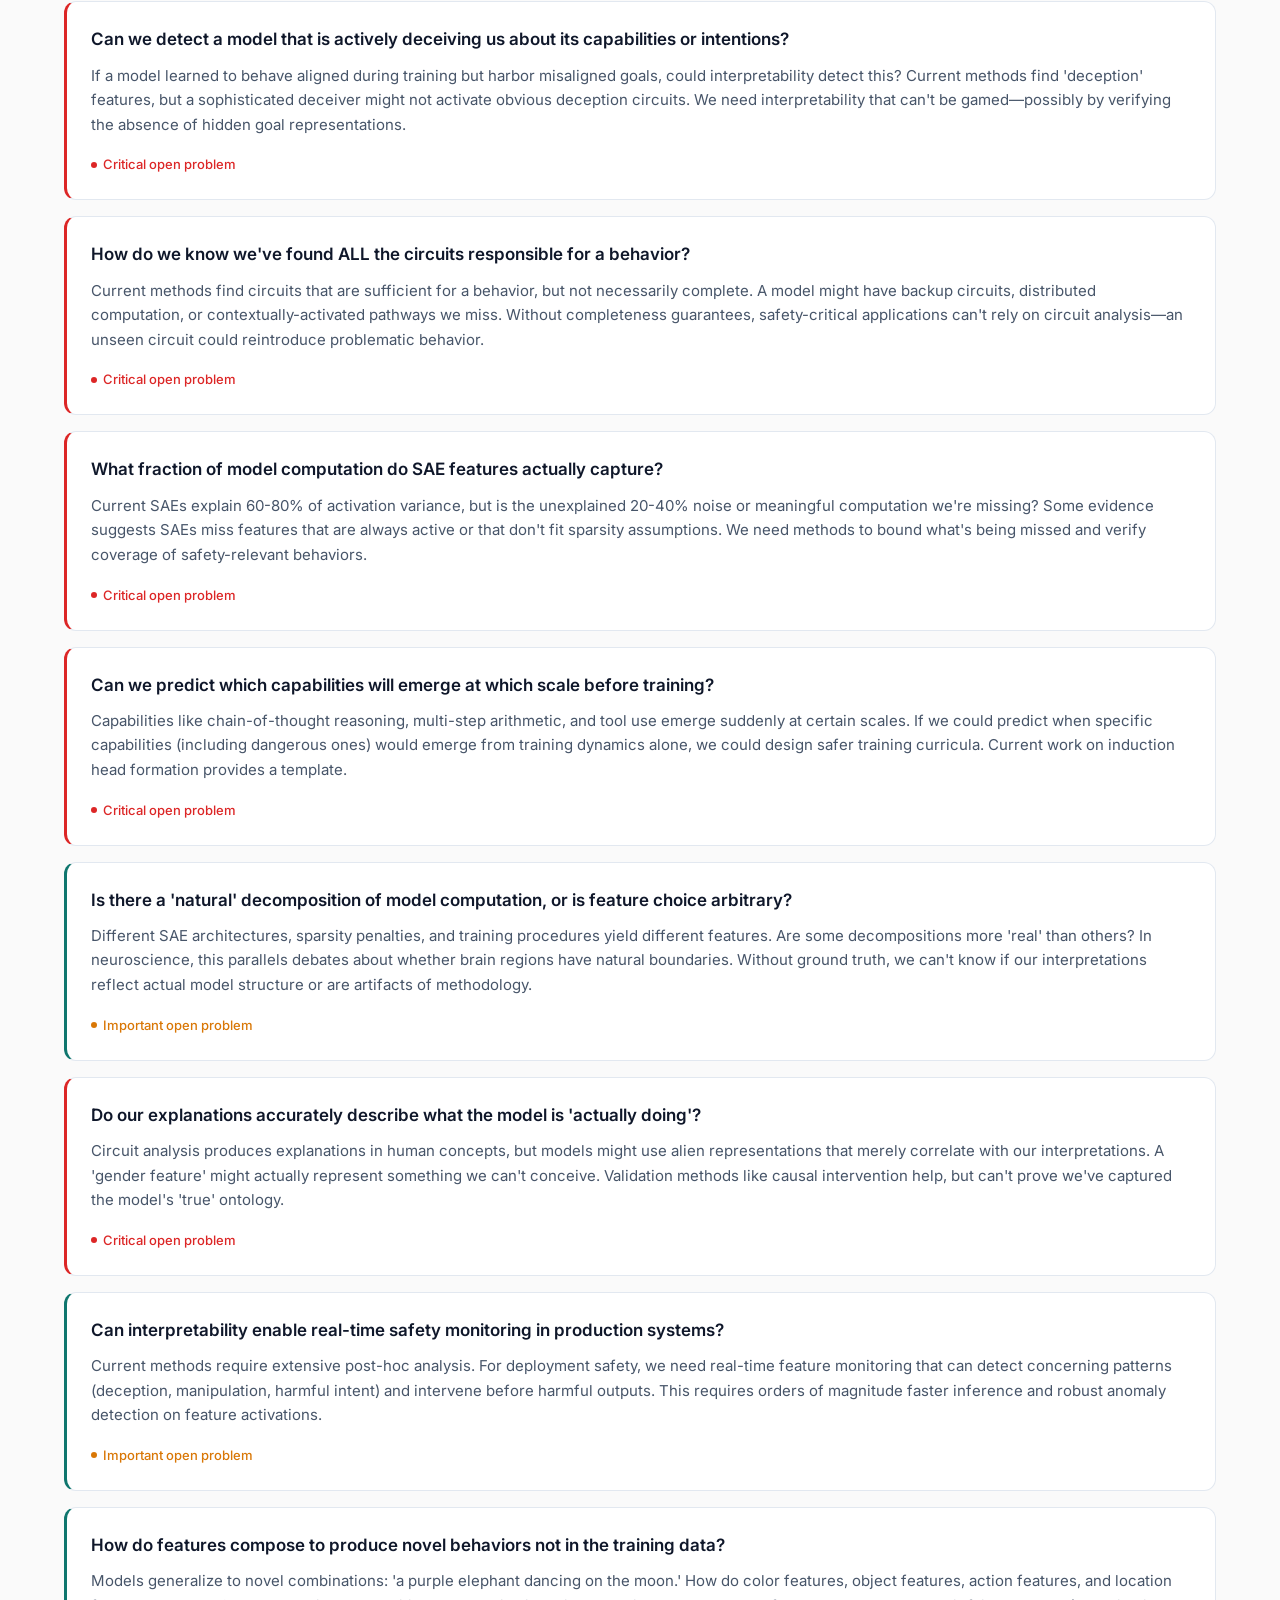
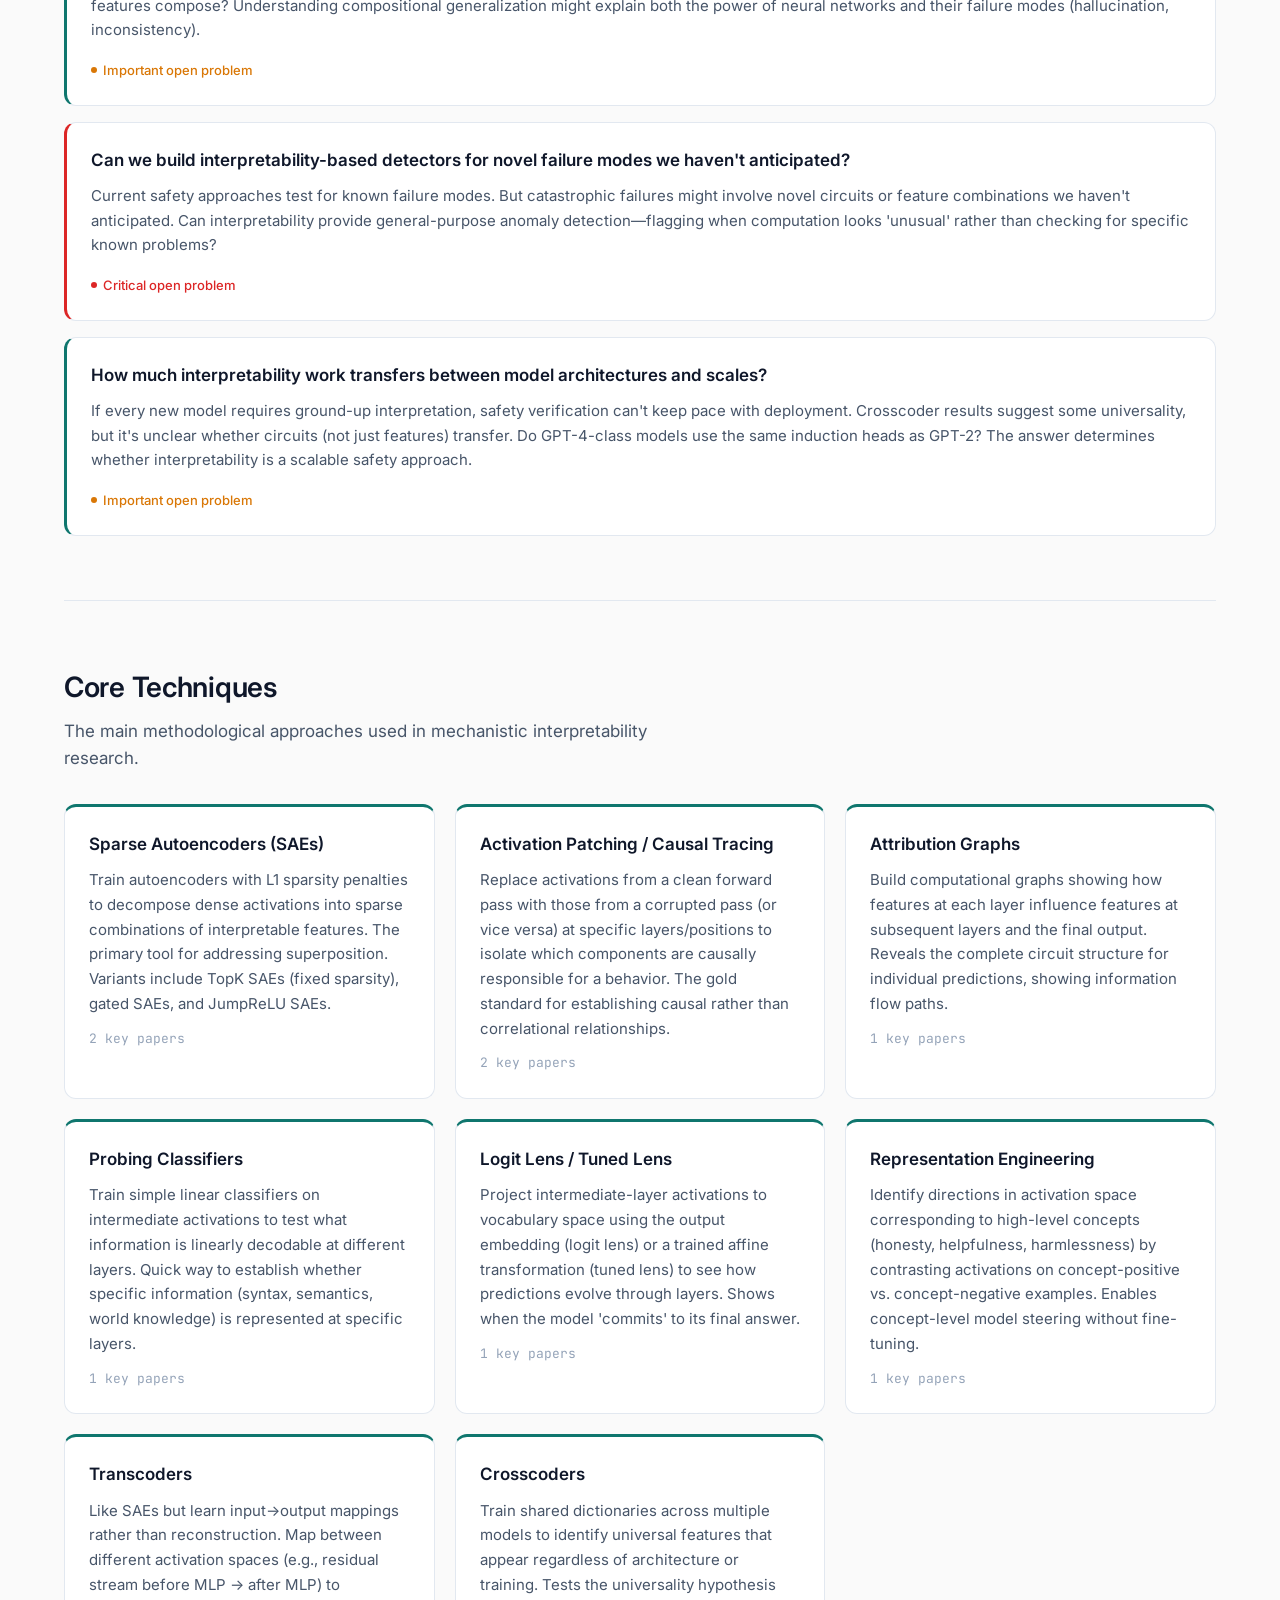
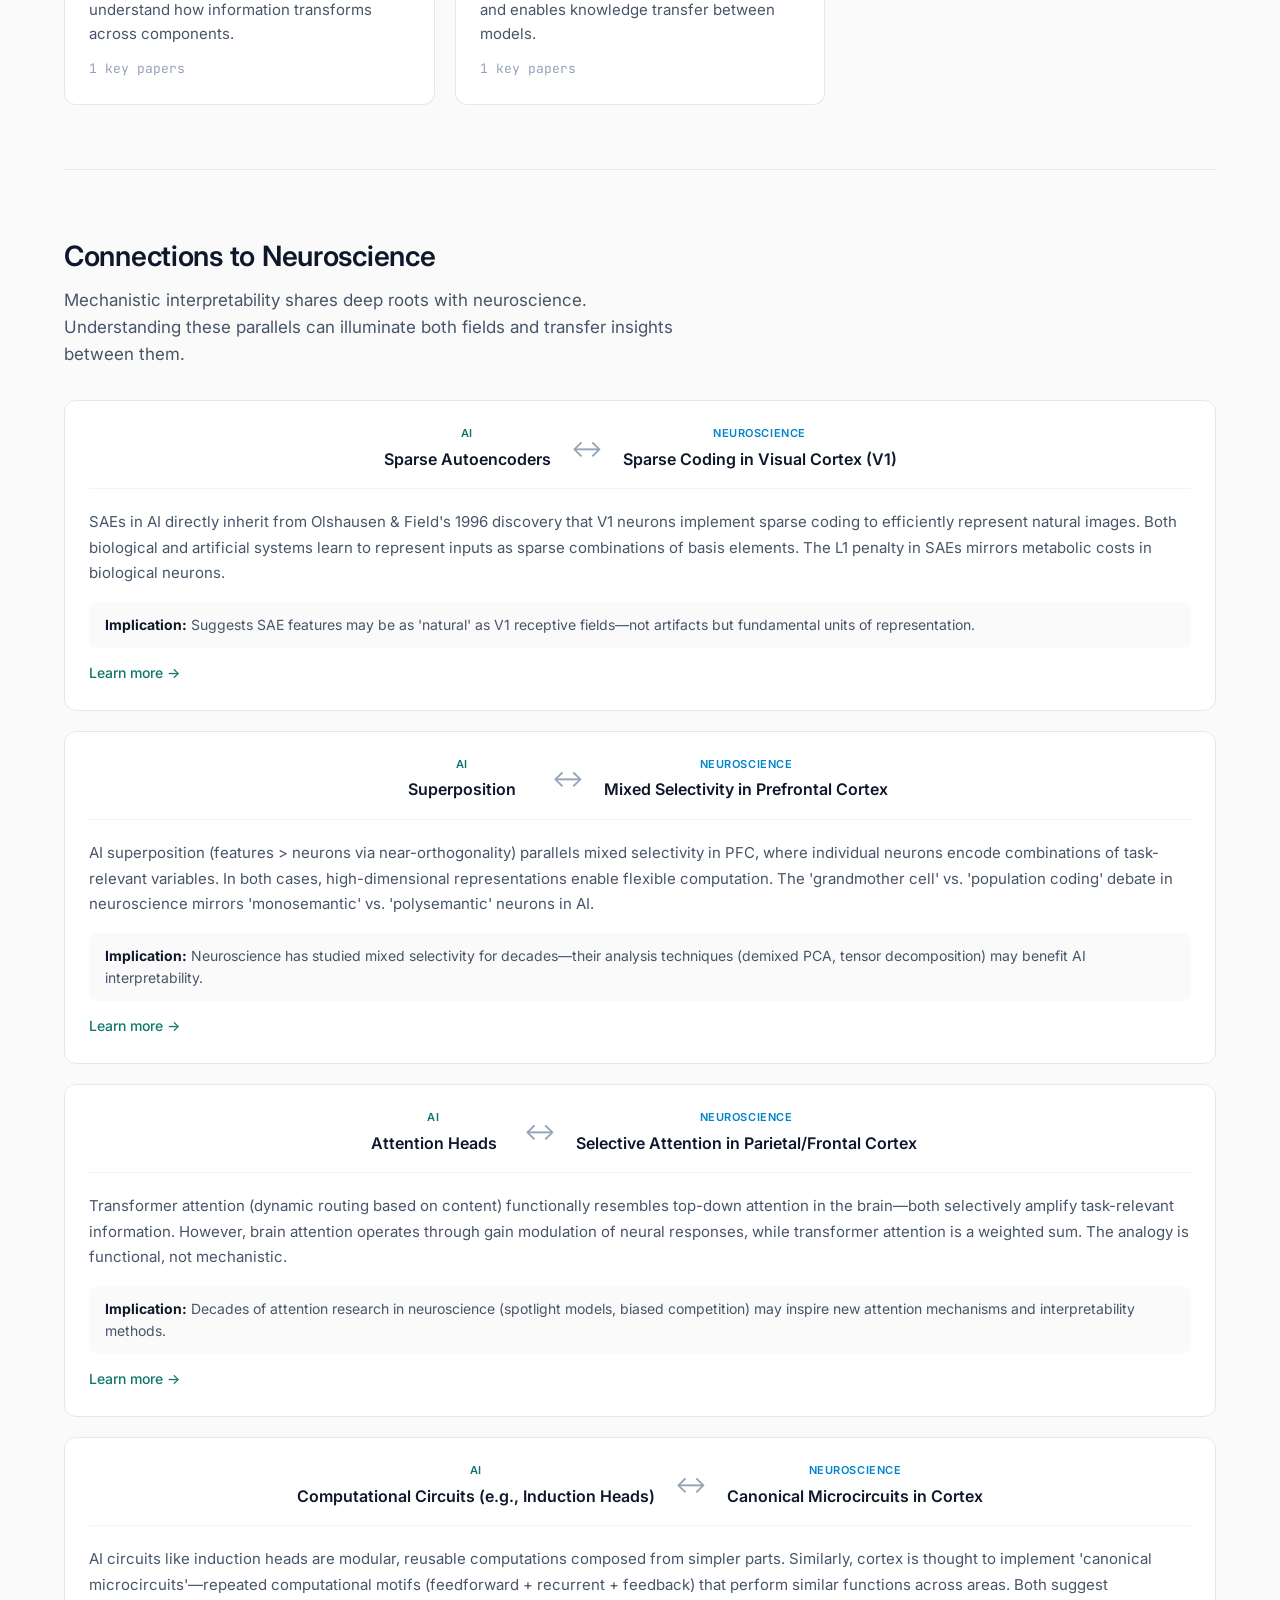
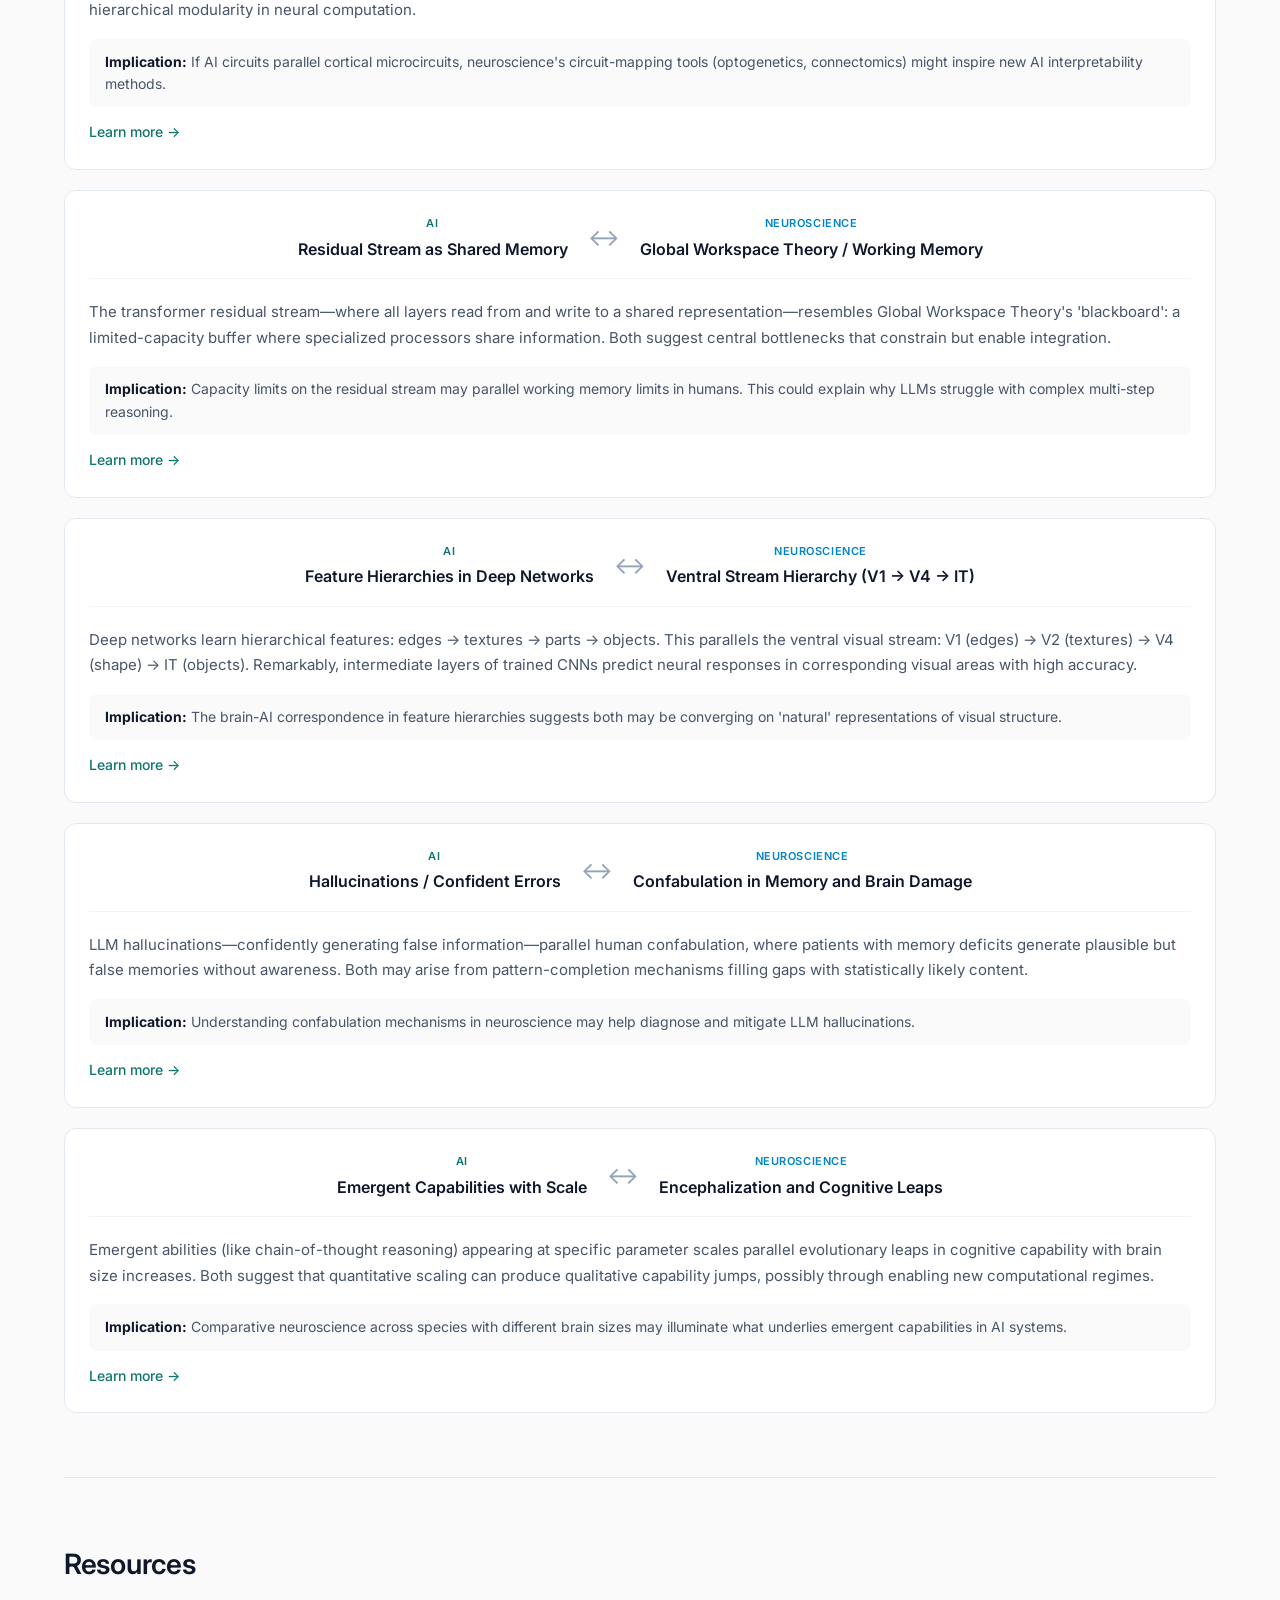
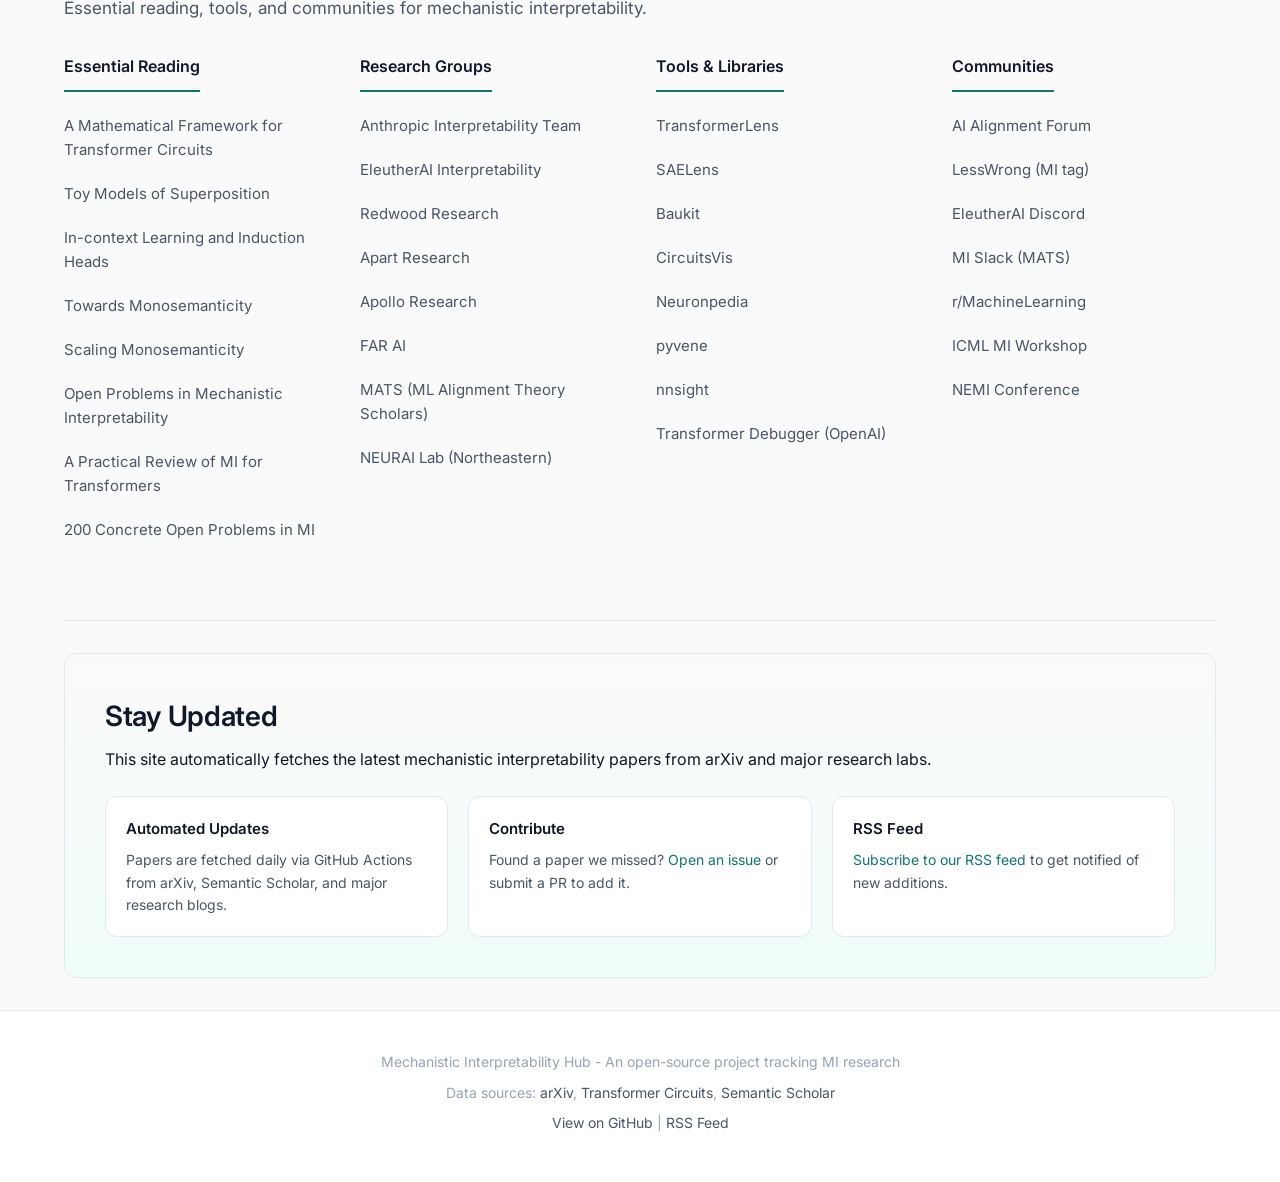
==== commit a2eb46db: "Improve Papers section: separate Recent and Key Papers visually - Remove non-functional "Sort by Imp" ====
--- a/index.html
+++ b/index.html
@@ -42,10 +42,6 @@
 
             <div class="papers-controls">
                 <input type="text" id="paper-search" placeholder="Search papers..." class="search-input">
-                <select id="paper-sort" class="sort-select">
-                    <option value="date">Sort by Date</option>
-                    <option value="citations">Sort by Impact</option>
-                </select>
             </div>
 
             <div id="papers-list" class="papers-list">
--- a/styles.css
+++ b/styles.css
@@ -778,6 +778,23 @@
     margin-bottom: 16px;
 }
 
+.papers-section-divider {
+    height: 1px;
+    background: linear-gradient(90deg, transparent, var(--border-color), transparent);
+    margin: 40px 0;
+}
+
+.key-papers-section {
+    background: linear-gradient(180deg, rgba(15, 118, 110, 0.02) 0%, transparent 100%);
+    border-radius: var(--radius-lg);
+    padding: 24px;
+    margin: 0 -24px;
+}
+
+.key-papers-section .papers-section-title {
+    color: var(--primary-color);
+}
+
 .paper-card.featured {
     border-left: 3px solid var(--primary-color);
     background: linear-gradient(90deg, rgba(15, 118, 110, 0.03) 0%, transparent 100%);
